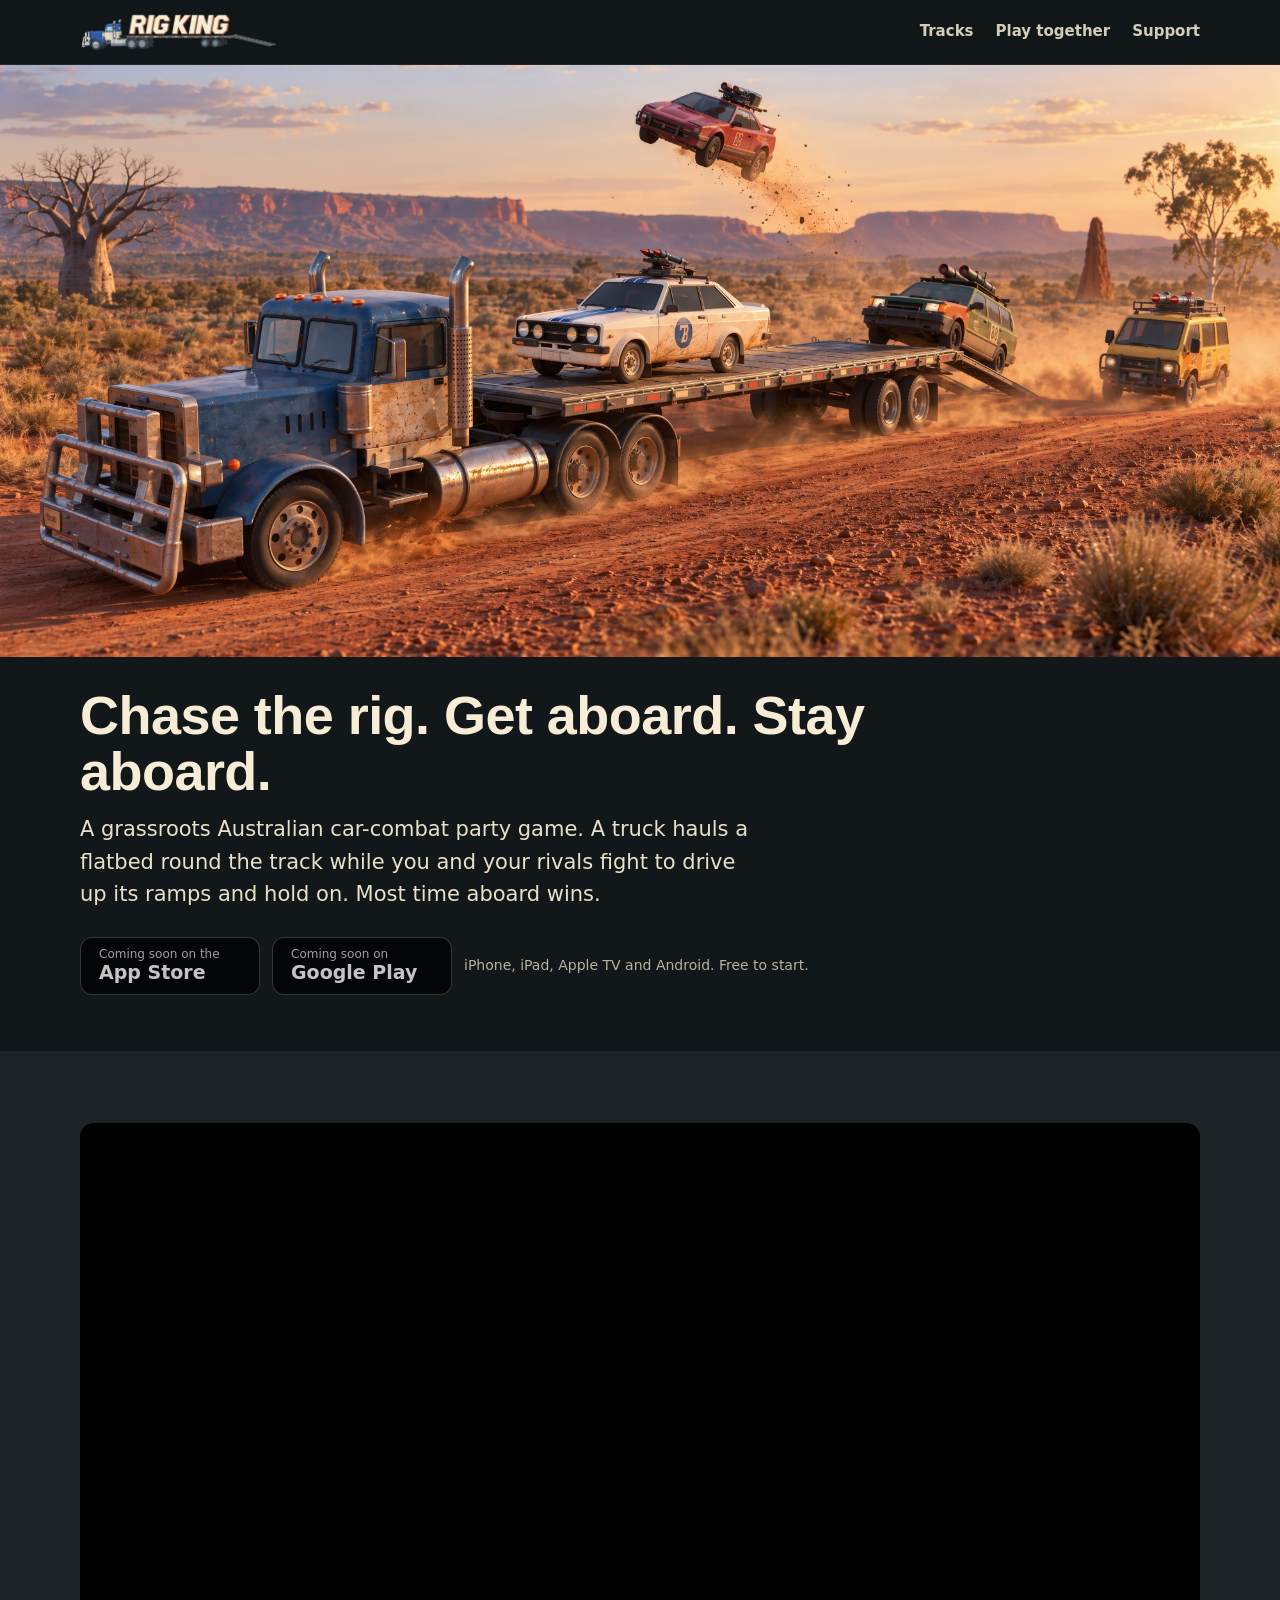
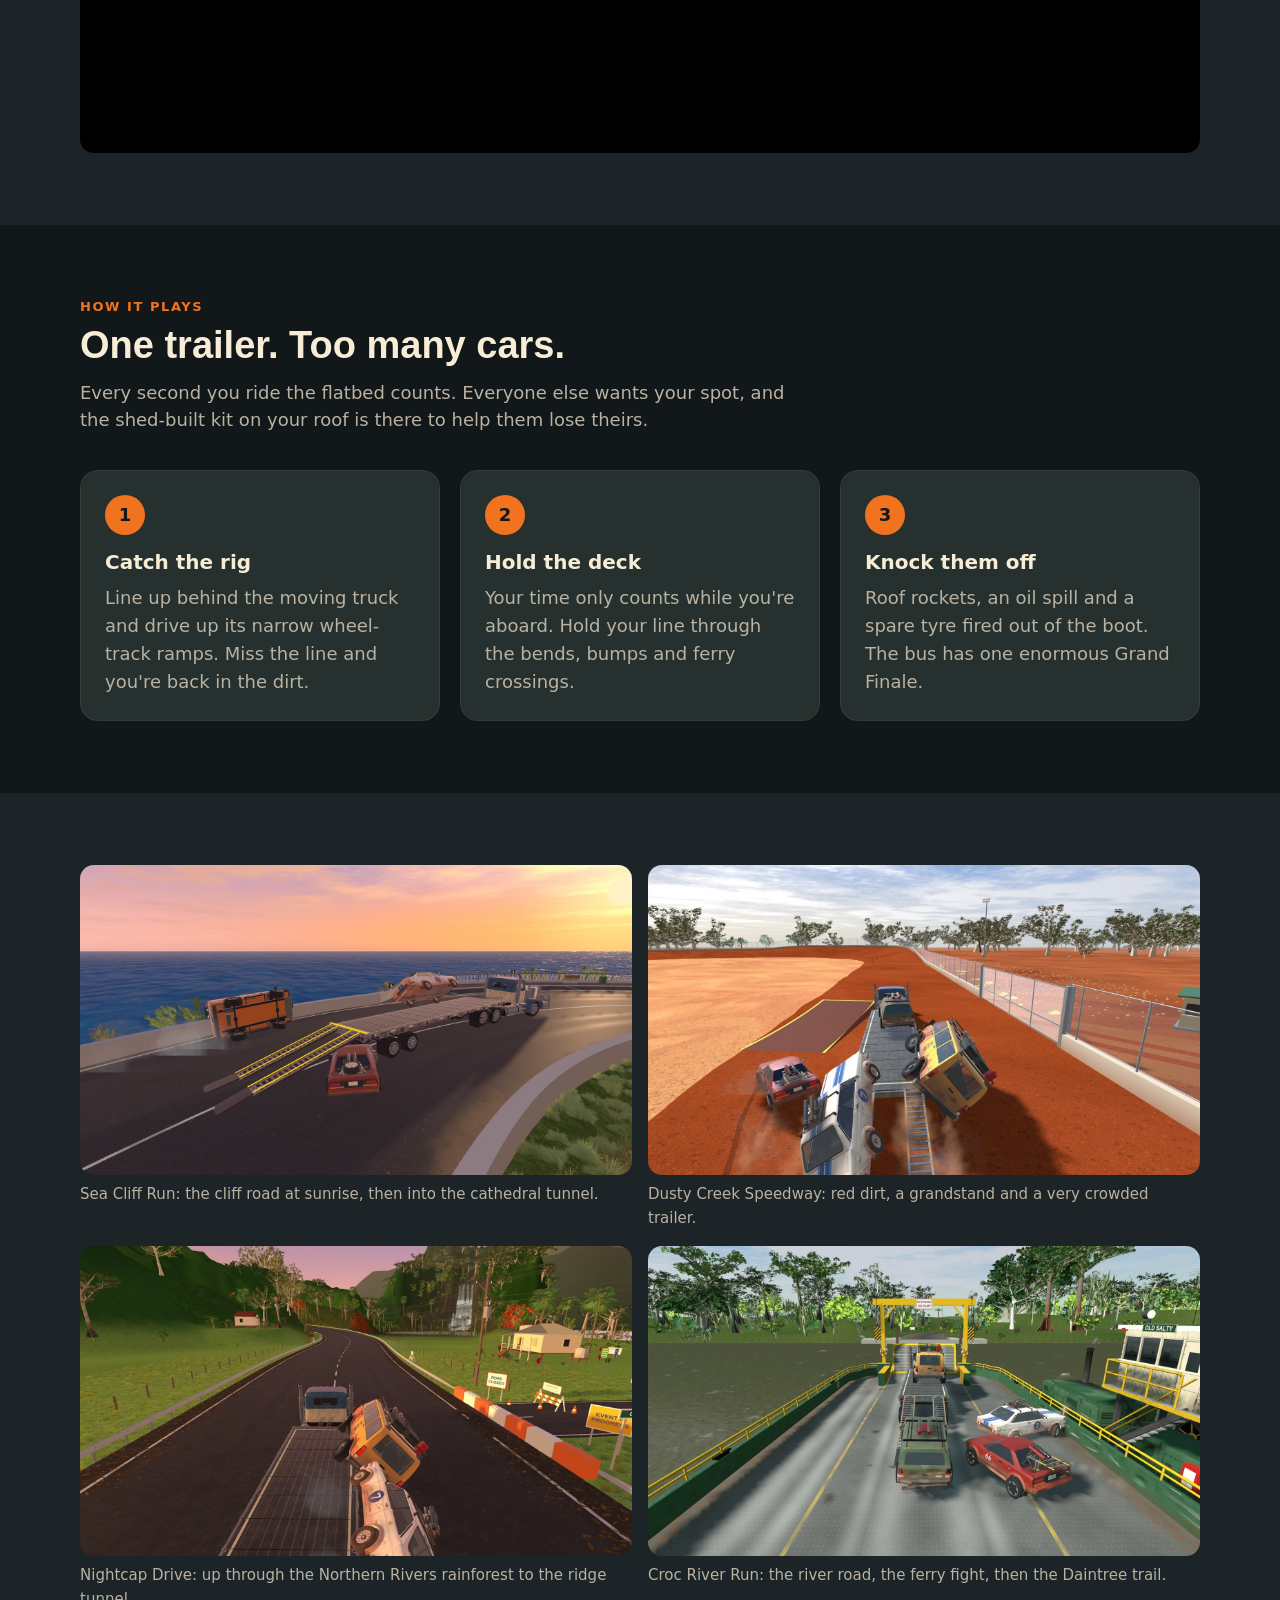
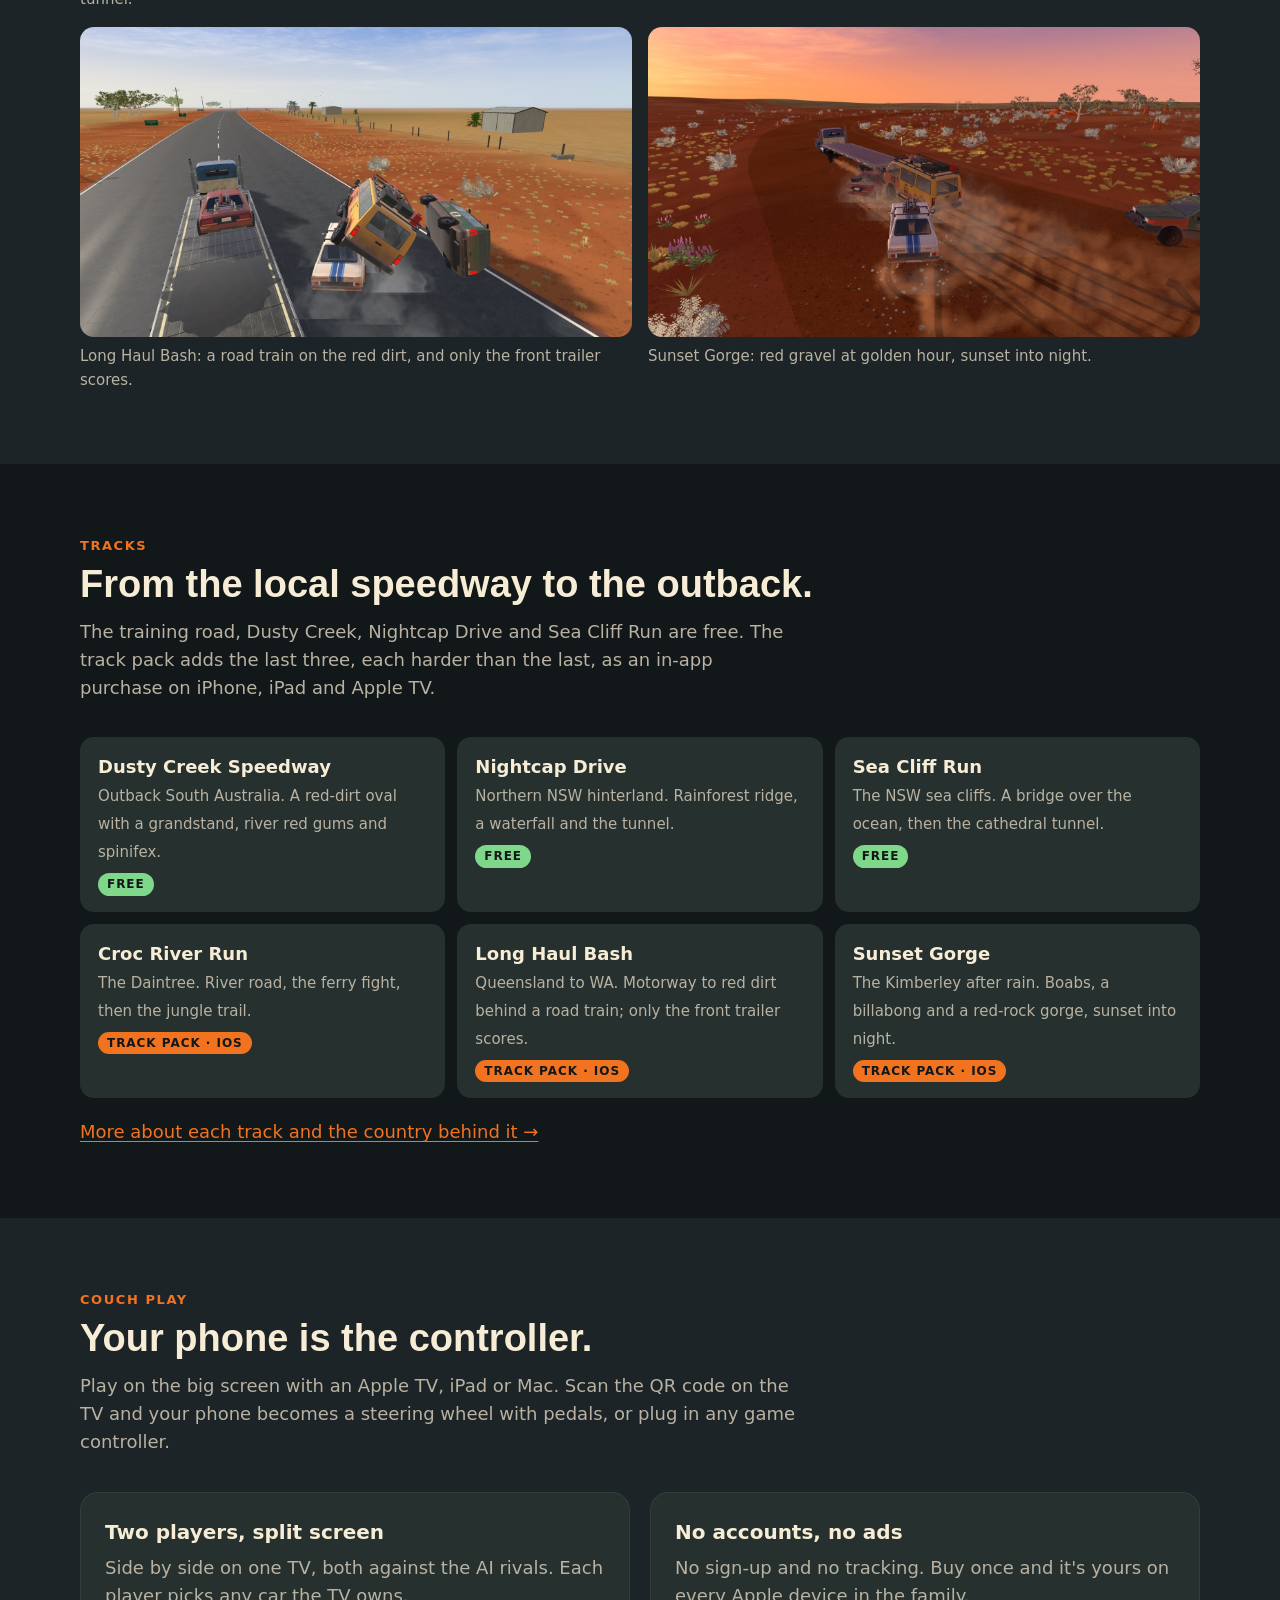
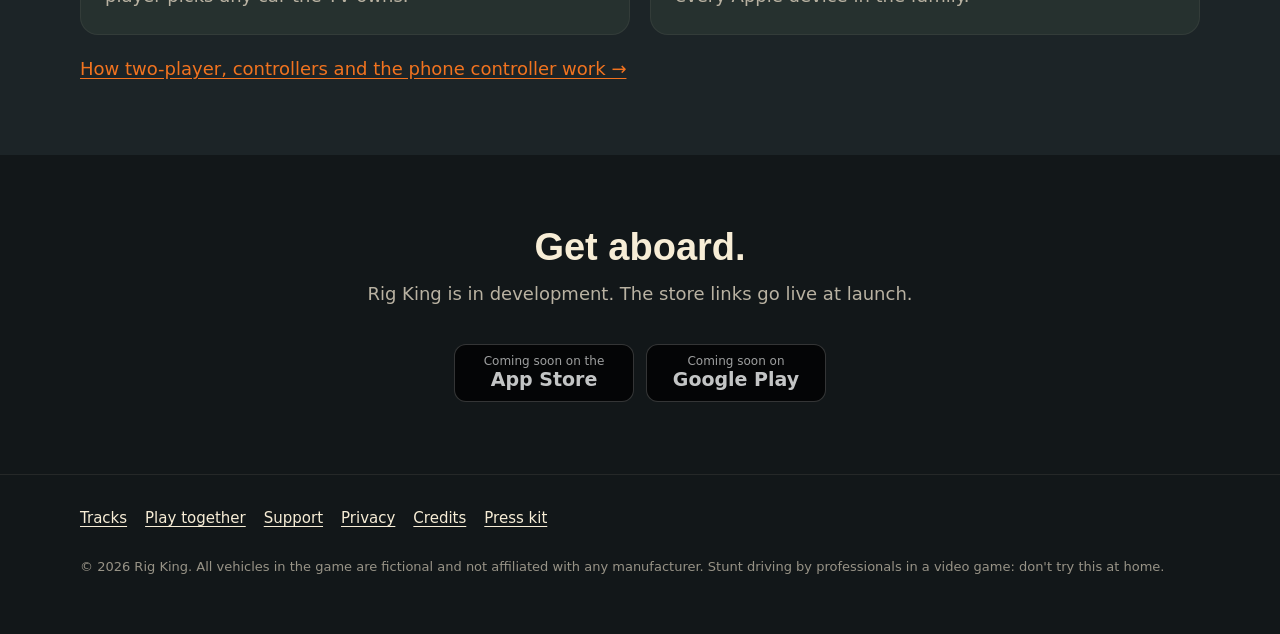
==== index.html @ bd57427d "Sync from rig-king/site" ====
<!doctype html>
<html lang="en-AU">
<head>
  <meta charset="utf-8">
  <meta name="viewport" content="width=device-width, initial-scale=1">
  <title>Rig King: get aboard the moving trailer</title>
  <meta name="description" content="Rig King is a grassroots Australian car-combat party game. Chase a moving truck and trailer, drive up its ramps and stay aboard. Most time aboard wins.">
  <meta property="og:title" content="Rig King">
  <meta property="og:description" content="Chase the rig, get aboard, stay aboard. Most time aboard wins.">
  <meta property="og:image" content="https://playrigking.com/assets/og-image.jpg">
  <meta property="og:image:width" content="1200">
  <meta property="og:image:height" content="630">
  <meta property="og:image:alt" content="Rig King key art: a blue truck hauling a flatbed across red outback dirt at sunset, with cars fighting to get aboard">
  <meta property="og:url" content="https://playrigking.com/">
  <meta name="twitter:card" content="summary_large_image">
  <meta name="twitter:image" content="https://playrigking.com/assets/og-image.jpg">
  <meta name="theme-color" content="#121719">
  <link rel="icon" href="/assets/favicon.png" type="image/png">
  <link rel="apple-touch-icon" href="/assets/apple-touch-icon.png">
  <link rel="stylesheet" href="/assets/style.css">
</head>
<body>
  <header class="site-header">
    <div class="wrap">
      <a class="brand" href="/" aria-label="Rig King home"><img src="/assets/logo-400.png" srcset="/assets/logo-400.png 400w, /assets/logo-800.png 800w" sizes="(max-width: 620px) 158px, 197px" alt="Rig King" width="197" height="40"></a>
      <nav class="nav" aria-label="Main">
        <a href="/tracks/">Tracks</a>
        <a href="/play-together/">Play together</a>
        <a href="/support/">Support</a>
      </nav>
    </div>
  </header>

  <main>
    <section class="hero" aria-label="Rig King">
      <img class="hero-art" src="/assets/hero.jpg" alt="A blue truck hauling a flatbed across red outback dirt at sunset: a white rally car rides the deck, a green wagon climbs the ramps, a red coupe flies through the air and a yellow van chases" width="2000" height="925">
      <div class="wrap hero-copy">
        <h1>Chase the rig. Get aboard. Stay aboard.</h1>
        <p class="lede">A grassroots Australian car-combat party game. A truck hauls a flatbed round the track while you and your rivals fight to drive up its ramps and hold on. Most time aboard wins.</p>
        <div class="stores">
          <span class="store" aria-disabled="true"><small>Coming soon on the</small><strong>App Store</strong></span>
          <span class="store" aria-disabled="true"><small>Coming soon on</small><strong>Google Play</strong></span>
          <span class="soon">iPhone, iPad, Apple TV and Android. Free to start.</span>
        </div>
      </div>
    </section>

    <section id="trailer" class="alt" aria-label="Trailer">
      <div class="wrap">
        <div class="video">
          <iframe src="https://www.youtube-nocookie.com/embed/yVGR1TLm5v8?rel=0" title="Rig King – Official Trailer" loading="lazy" allow="encrypted-media; picture-in-picture; fullscreen" allowfullscreen referrerpolicy="strict-origin-when-cross-origin"></iframe>
        </div>
      </div>
    </section>

    <section id="how">
      <div class="wrap">
        <p class="kicker">How it plays</p>
        <h2>One trailer. Too many cars.</h2>
        <p class="intro">Every second you ride the flatbed counts. Everyone else wants your spot, and the shed-built kit on your roof is there to help them lose theirs.</p>
        <div class="grid three">
          <div class="card"><span class="num">1</span><h3>Catch the rig</h3><p>Line up behind the moving truck and drive up its narrow wheel-track ramps. Miss the line and you're back in the dirt.</p></div>
          <div class="card"><span class="num">2</span><h3>Hold the deck</h3><p>Your time only counts while you're aboard. Hold your line through the bends, bumps and ferry crossings.</p></div>
          <div class="card"><span class="num">3</span><h3>Knock them off</h3><p>Roof rockets, an oil spill and a spare tyre fired out of the boot. The bus has one enormous Grand Finale.</p></div>
        </div>
      </div>
    </section>

    <section class="alt" aria-label="Screenshots">
      <div class="wrap">
        <div class="shots">
          <figure><img src="/assets/shots/sea-cliff-1.jpg" alt="The van flipping off the deck at sunset over the sea on Sea Cliff Run" loading="lazy" width="1600" height="900"><figcaption>Sea Cliff Run: the cliff road at sunrise, then into the cathedral tunnel.</figcaption></figure>
          <figure><img src="/assets/shots/dusty-creek-1.jpg" alt="Cars piling up and flipping at the narrow ramps behind the rig at Dusty Creek Speedway" loading="lazy" width="1600" height="900"><figcaption>Dusty Creek Speedway: red dirt, a grandstand and a very crowded trailer.</figcaption></figure>
          <figure><img src="/assets/shots/nightcap-1.jpg" alt="The van rolling off the deck at sunset by the village on Nightcap Drive" loading="lazy" width="1600" height="900"><figcaption>Nightcap Drive: up through the Northern Rivers rainforest to the ridge tunnel.</figcaption></figure>
          <figure><img src="/assets/shots/croc-river-1.jpg" alt="The fight for the deck aboard the river ferry on Croc River Run" loading="lazy" width="1600" height="900"><figcaption>Croc River Run: the river road, the ferry fight, then the Daintree trail.</figcaption></figure>
          <figure><img src="/assets/shots/long-haul-1.jpg" alt="Two cars rolling off the road train on Long Haul Bash" loading="lazy" width="1600" height="900"><figcaption>Long Haul Bash: a road train on the red dirt, and only the front trailer scores.</figcaption></figure>
          <figure><img src="/assets/shots/sunset-gorge-1.jpg" alt="Dust and a scramble for the rig on the red gravel at sunset, Sunset Gorge" loading="lazy" width="1600" height="900"><figcaption>Sunset Gorge: red gravel at golden hour, sunset into night.</figcaption></figure>
        </div>
      </div>
    </section>

    <section id="tracks">
      <div class="wrap">
        <p class="kicker">Tracks</p>
        <h2>From the local speedway to the outback.</h2>
        <p class="intro">The training road, Dusty Creek, Nightcap Drive and Sea Cliff Run are free. The track pack adds the last three, each harder than the last, as an in-app purchase on iPhone, iPad and Apple TV.</p>
        <ul class="tracks">
          <li><b>Dusty Creek Speedway</b><span>Outback South Australia. A red-dirt oval with a grandstand, river red gums and spinifex.</span><br><span class="tag">Free</span></li>
          <li><b>Nightcap Drive</b><span>Northern NSW hinterland. Rainforest ridge, a waterfall and the tunnel.</span><br><span class="tag">Free</span></li>
          <li><b>Sea Cliff Run</b><span>The NSW sea cliffs. A bridge over the ocean, then the cathedral tunnel.</span><br><span class="tag">Free</span></li>
          <li><b>Croc River Run</b><span>The Daintree. River road, the ferry fight, then the jungle trail.</span><br><span class="tag pack">Track pack · iOS</span></li>
          <li><b>Long Haul Bash</b><span>Queensland to WA. Motorway to red dirt behind a road train; only the front trailer scores.</span><br><span class="tag pack">Track pack · iOS</span></li>
          <li><b>Sunset Gorge</b><span>The Kimberley after rain. Boabs, a billabong and a red-rock gorge, sunset into night.</span><br><span class="tag pack">Track pack · iOS</span></li>
        </ul>
        <p class="more"><a href="/tracks/">More about each track and the country behind it →</a></p>
      </div>
    </section>

    <section id="couch" class="alt">
      <div class="wrap">
        <p class="kicker">Couch play</p>
        <h2>Your phone is the controller.</h2>
        <p class="intro">Play on the big screen with an Apple TV, iPad or Mac. Scan the QR code on the TV and your phone becomes a steering wheel with pedals, or plug in any game controller.</p>
        <div class="grid two">
          <div class="card"><h3>Two players, split screen</h3><p>Side by side on one TV, both against the AI rivals. Each player picks any car the TV owns.</p></div>
          <div class="card"><h3>No accounts, no ads</h3><p>No sign-up and no tracking. Buy once and it's yours on every Apple device in the family.</p></div>
        </div>
        <p class="more"><a href="/play-together/">How two-player, controllers and the phone controller work →</a></p>
      </div>
    </section>

    <section class="cta">
      <div class="wrap">
        <h2>Get aboard.</h2>
        <p class="intro centred">Rig King is in development. The store links go live at launch.</p>
        <div class="stores">
          <span class="store" aria-disabled="true"><small>Coming soon on the</small><strong>App Store</strong></span>
          <span class="store" aria-disabled="true"><small>Coming soon on</small><strong>Google Play</strong></span>
        </div>
      </div>
    </section>
  </main>

  <footer class="site-footer">
    <div class="wrap">
      <nav aria-label="Footer">
        <a href="/tracks/">Tracks</a>
        <a href="/play-together/">Play together</a>
        <a href="/support/">Support</a>
        <a href="/privacy/">Privacy</a>
        <a href="/credits/">Credits</a>
        <a href="/press/">Press kit</a>
      </nav>
      <p class="legal">© 2026 Rig King. All vehicles in the game are fictional and not affiliated with any manufacturer. Stunt driving by professionals in a video game: don't try this at home.</p>
    </div>
  </footer>
</body>
</html>
---- assets/style.css ----
/* Rig King microsite: the game's own palette (UiKit ink, sand and accent) on red dirt and sunset.
   System fonts only, so the site makes no third-party requests. */
:root {
  --ink: #121719;
  --ink-2: #1c2427;
  --ink-3: #26312f;
  --sand: #f7edd6;
  --muted: #b9b2a2;
  --accent: #f2731f;
  --accent-deep: #c9561a;
  --dirt: #a8462a;
  --good: #7fd88a;
  --radius: 18px;
  --wrap: 1120px;
  --display: "Arial Black", "Helvetica Neue", Helvetica, system-ui, sans-serif;
  --body: system-ui, -apple-system, "Segoe UI", Roboto, "Helvetica Neue", Arial, sans-serif;
}

* { box-sizing: border-box; }
html { -webkit-text-size-adjust: 100%; scroll-behavior: smooth; }
body {
  margin: 0;
  background: var(--ink);
  color: var(--sand);
  font-family: var(--body);
  font-size: 18px;
  line-height: 1.55;
}
img { max-width: 100%; height: auto; display: block; }
a { color: var(--accent); text-underline-offset: 3px; }
a:hover { color: #ff9a55; }
:focus-visible { outline: 3px solid var(--accent); outline-offset: 3px; border-radius: 6px; }

.wrap { width: min(var(--wrap), 100% - 32px); margin-inline: auto; }

/* Header */
.site-header {
  position: sticky; top: 0; z-index: 10;
  background: rgba(18, 23, 25, .88);
  backdrop-filter: blur(10px); -webkit-backdrop-filter: blur(10px);
  border-bottom: 1px solid rgba(247, 237, 214, .08);
}
.site-header .wrap { display: flex; align-items: center; gap: 24px; min-height: 64px; }
.brand img { height: 40px; width: auto; }
.nav { margin-left: auto; display: flex; gap: 22px; flex-wrap: wrap; }
.nav a { color: var(--sand); text-decoration: none; font-weight: 600; font-size: 15px; opacity: .85; }
.nav a:hover, .nav a[aria-current="page"] { opacity: 1; color: var(--accent); }

/* Hero: the key art without its logo (the header carries it), the pitch below it. When a wide screen crops it, keep
   the car in the air near the top and lose more of the foreground dirt. */
.hero { padding: 0 0 56px; background: var(--ink); }
.hero-art { width: 100%; max-height: 78vh; object-fit: cover; object-position: center 30%; }
.hero-copy { margin-top: 30px; }
.hero h1 {
  font-family: var(--display); font-weight: 900; letter-spacing: -.01em;
  font-size: clamp(30px, 4.6vw, 54px); line-height: 1.04; margin: 0 0 14px; max-width: 900px;
}
.hero p.lede { font-size: clamp(18px, 2vw, 21px); max-width: 680px; margin: 0 0 26px; color: #e9e0cb; }

.stores { display: flex; flex-wrap: wrap; gap: 12px; align-items: center; }
.store {
  display: inline-flex; flex-direction: column; justify-content: center;
  min-width: 180px; padding: 10px 18px; border-radius: 12px;
  background: #000; color: #fff; text-decoration: none; border: 1px solid rgba(255,255,255,.25);
  line-height: 1.15;
}
.store small { font-size: 12px; opacity: .8; }
.store strong { font-size: 19px; }
.store[aria-disabled="true"] { opacity: .75; cursor: default; }
.soon { font-size: 14px; color: var(--muted); }

/* Sections */
section { padding: 72px 0; }
section.alt { background: var(--ink-2); }
h2 {
  font-family: var(--display); font-weight: 900; font-size: clamp(26px, 3.4vw, 38px);
  line-height: 1.1; margin: 0 0 12px;
}
h3 { font-size: 20px; margin: 0 0 6px; }
.kicker { color: var(--accent); font-weight: 800; letter-spacing: .12em; text-transform: uppercase; font-size: 13px; margin: 0 0 8px; }
.intro { color: var(--muted); max-width: 720px; margin: 0 0 36px; }

.grid { display: grid; gap: 20px; }
.grid.three { grid-template-columns: repeat(3, 1fr); }
.grid.two { grid-template-columns: repeat(2, 1fr); }
.card {
  background: var(--ink-3); border-radius: var(--radius); padding: 24px;
  border: 1px solid rgba(247, 237, 214, .06);
}
.card p { margin: 0; color: var(--muted); }
.card .num {
  display: inline-grid; place-items: center; width: 40px; height: 40px; border-radius: 50%;
  background: var(--accent); color: var(--ink); font-weight: 900; margin-bottom: 12px;
}

.video { aspect-ratio: 16 / 9; border-radius: 14px; overflow: hidden; background: #000; }
.video iframe { width: 100%; height: 100%; border: 0; display: block; }
.shots { display: grid; grid-template-columns: repeat(2, 1fr); gap: 16px; }
.shots figure { margin: 0; }
.shots img { border-radius: 14px; aspect-ratio: 16 / 9; object-fit: cover; width: 100%; height: auto; }
.shots figcaption { color: var(--muted); font-size: 15px; margin-top: 8px; }

.tracks { list-style: none; padding: 0; margin: 0; display: grid; gap: 12px; grid-template-columns: repeat(3, 1fr); }
.tracks li { background: var(--ink-3); border-radius: 14px; padding: 16px 18px; }
.tracks li b { display: block; }
.tracks li span { color: var(--muted); font-size: 15px; }
.tag { display: inline-block; font-size: 12px; font-weight: 800; letter-spacing: .08em; text-transform: uppercase;
  color: var(--ink); background: var(--good); border-radius: 999px; padding: 2px 9px; margin-top: 8px; }
.tag.pack { background: var(--accent); }
.tracks li span.tag { color: var(--ink); font-size: 12px; }   /* outranks .tracks li span, which muted the badge text */

.cta { text-align: center; }
.centred { margin-inline: auto; }
.logo-plate { background: #2a3336; border-radius: 12px; padding: 18px; }
.cta .stores { justify-content: center; }

/* Prose pages */
.page { padding: 56px 0 80px; }
.page .wrap { max-width: 780px; }
.page h1 { font-family: var(--display); font-weight: 900; font-size: clamp(30px, 4.4vw, 46px); line-height: 1.08; margin: 0 0 8px; }
.page .updated { color: var(--muted); margin: 0 0 32px; }
.page h2 { font-size: 24px; margin: 40px 0 10px; }
.page p, .page li { color: #e9e0cb; }
.page ul { padding-left: 1.2em; }
.note {
  background: rgba(242, 115, 31, .12); border: 1px solid rgba(242, 115, 31, .45);
  border-radius: 12px; padding: 14px 16px; color: var(--sand); font-size: 16px;
}
dl.faq dt { font-weight: 800; margin-top: 22px; }
dl.faq dd { margin: 6px 0 0; color: #e9e0cb; }
table { width: 100%; border-collapse: collapse; font-size: 16px; table-layout: fixed; }
th { width: 36%; }   /* the same name column in every table */
th, td { text-align: left; padding: 10px 8px; border-bottom: 1px solid rgba(247,237,214,.1); vertical-align: top; }
th { color: var(--muted); font-weight: 700; }

/* Tracks page */
.page .track { padding: 28px 0 8px; border-top: 1px solid rgba(247,237,214,.1); }
.page .track h2 { margin: 2px 0 2px; font-size: 30px; }
.page .track .kicker { margin-bottom: 4px; }
.page .track .region { color: var(--muted); font-size: 15px; margin: 0 0 14px; }
.page .track .plants { color: var(--muted); font-size: 16px; }
.page .track .plants b { color: #e9e0cb; }
.page .track .shots { margin: 18px 0 24px; }
.page .track .shots img { border-radius: 12px; }
.page .track .shots.one { grid-template-columns: 1fr; max-width: 560px; }
.more { margin: 20px 0 0; }

/* Footer */
.site-footer { border-top: 1px solid rgba(247, 237, 214, .08); padding: 32px 0 44px; color: var(--muted); font-size: 15px; }
.site-footer .wrap { display: flex; flex-wrap: wrap; gap: 14px 28px; align-items: center; }
.site-footer nav { display: flex; gap: 18px; flex-wrap: wrap; }
.site-footer a { color: var(--sand); }
.site-footer .legal { width: 100%; font-size: 13px; opacity: .8; }

@media (max-width: 860px) {
  .grid.three, .tracks { grid-template-columns: 1fr 1fr; }
}
@media (max-width: 620px) {
  body { font-size: 17px; }
  .site-header .wrap { flex-wrap: wrap; padding: 10px 0; gap: 10px; }
  .nav { margin-left: 0; gap: 16px; }
  .brand img { height: 32px; }
  .grid.three, .grid.two, .tracks, .shots { grid-template-columns: 1fr; }
  section { padding: 52px 0; }
  .hero-art { max-height: none; }
  .hero-copy { margin-top: 18px; }
  .store { flex: 1 1 100%; }
}
@media (prefers-reduced-motion: reduce) { html { scroll-behavior: auto; } }

/* Licence texts on the credits page */
.licence { white-space: pre-wrap; overflow-wrap: anywhere; font-size: 13px; line-height: 1.5; color: var(--muted); background: rgba(247,237,214,.04); border: 1px solid rgba(247,237,214,.1); border-radius: 10px; padding: 14px 16px; margin: 8px 0 24px; }

/* Play together page */
.sr-only { position: absolute; width: 1px; height: 1px; overflow: hidden; clip: rect(0 0 0 0); white-space: nowrap; }
.page .track h3 { margin: 22px 0 6px; font-size: 18px; }
.steps { list-style: none; counter-reset: step; padding: 0; margin: 18px 0; display: grid; gap: 12px; }
.page .steps { padding: 0; }
.steps li { counter-increment: step; position: relative; padding: 14px 16px 14px 62px; background: var(--ink-3); border-radius: 14px; }
.steps li::before {
  content: counter(step); position: absolute; left: 14px; top: 14px; width: 34px; height: 34px; border-radius: 50%;
  display: grid; place-items: center; background: var(--accent); color: var(--ink); font-weight: 900;
}
.page figure.shot, .page figure.placeholder { margin: 20px 0 24px; }
.page figure.shot img { border-radius: 12px; width: 100%; height: auto; }
.page figure figcaption { color: var(--muted); font-size: 15px; margin-top: 8px; }
.page figure.placeholder .slot {
  aspect-ratio: 16 / 9; display: grid; place-content: center; text-align: center; gap: 4px; padding: 16px;
  border: 2px dashed rgba(247, 237, 214, .3); border-radius: 12px; color: var(--muted); background: rgba(247, 237, 214, .04);
}
.page figure.placeholder .slot span { font-weight: 800; color: var(--sand); }
.page table th[scope="col"] { width: auto; }
.page table tbody th { width: 25%; color: var(--sand); }
@media (max-width: 620px) {
  .page table { font-size: 15px; }
  .page table th, .page table td { padding: 10px 4px; }
  .steps li { padding-left: 56px; }
}
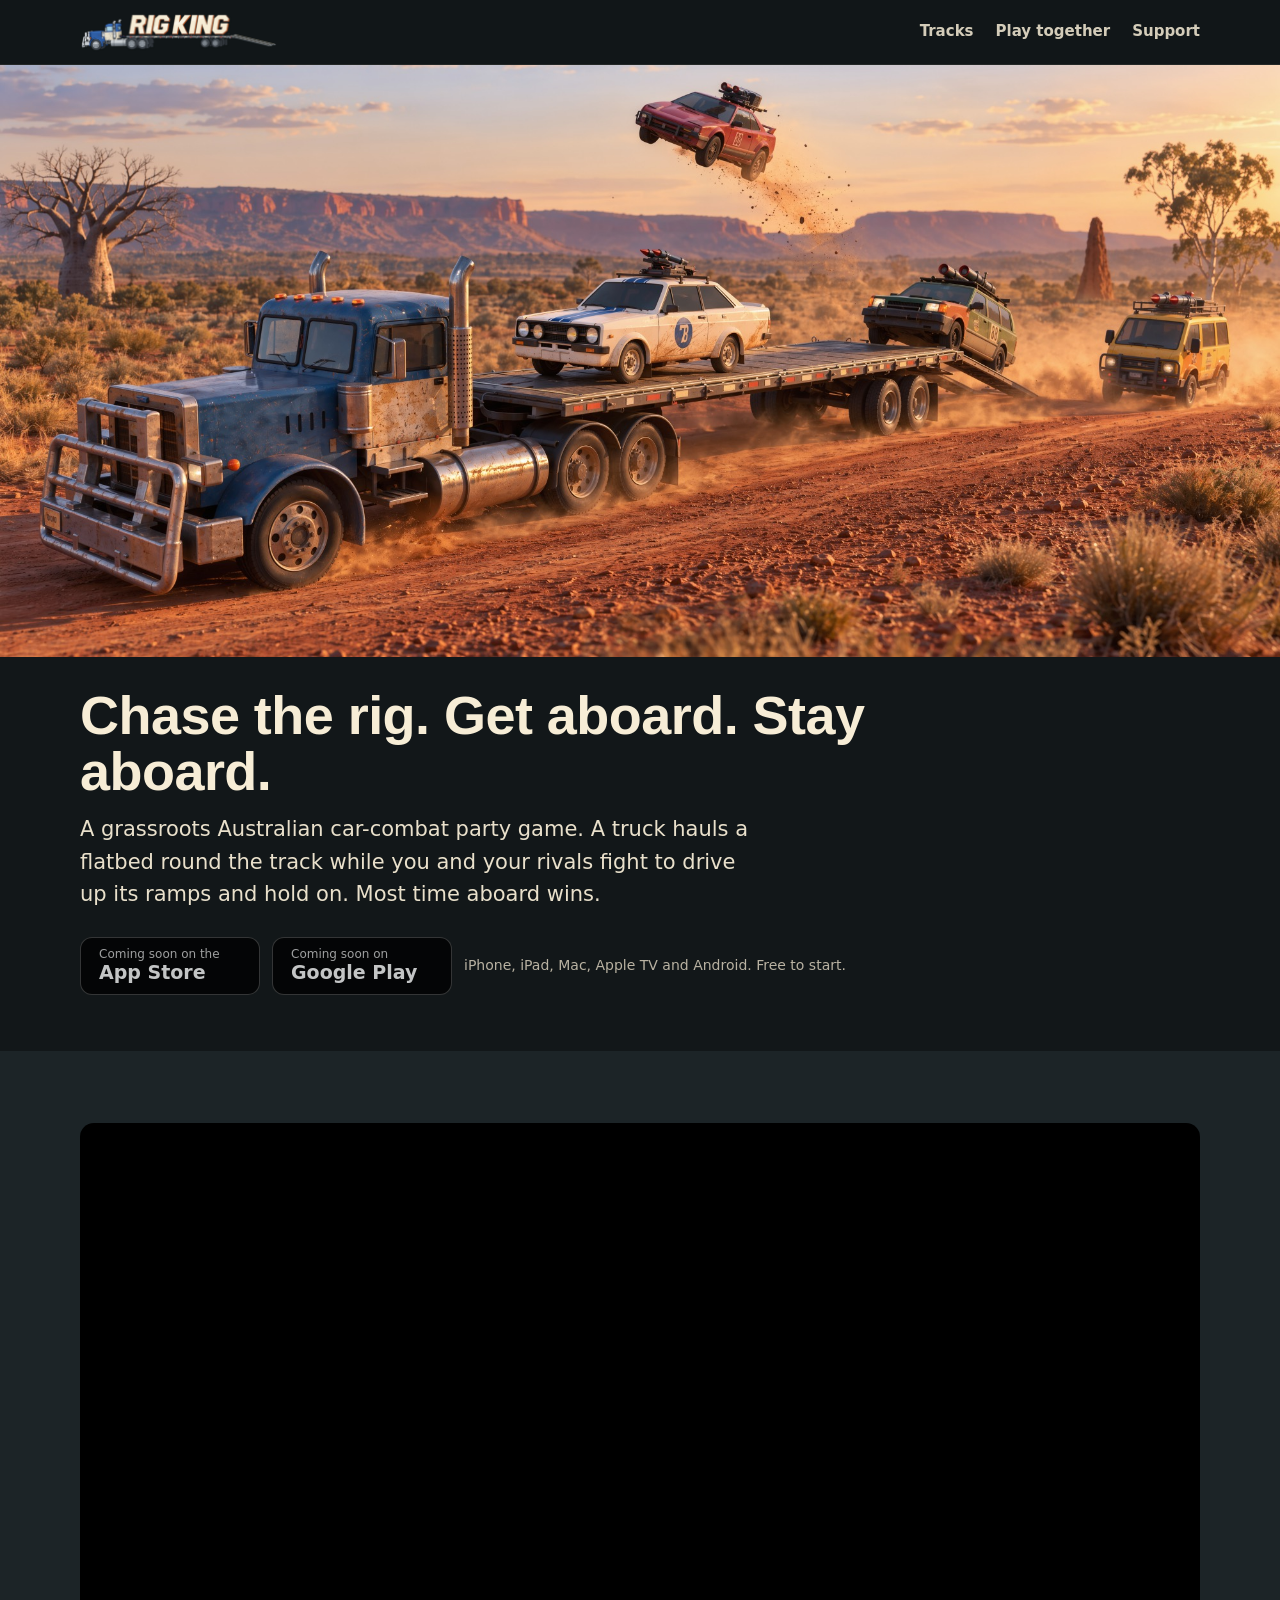
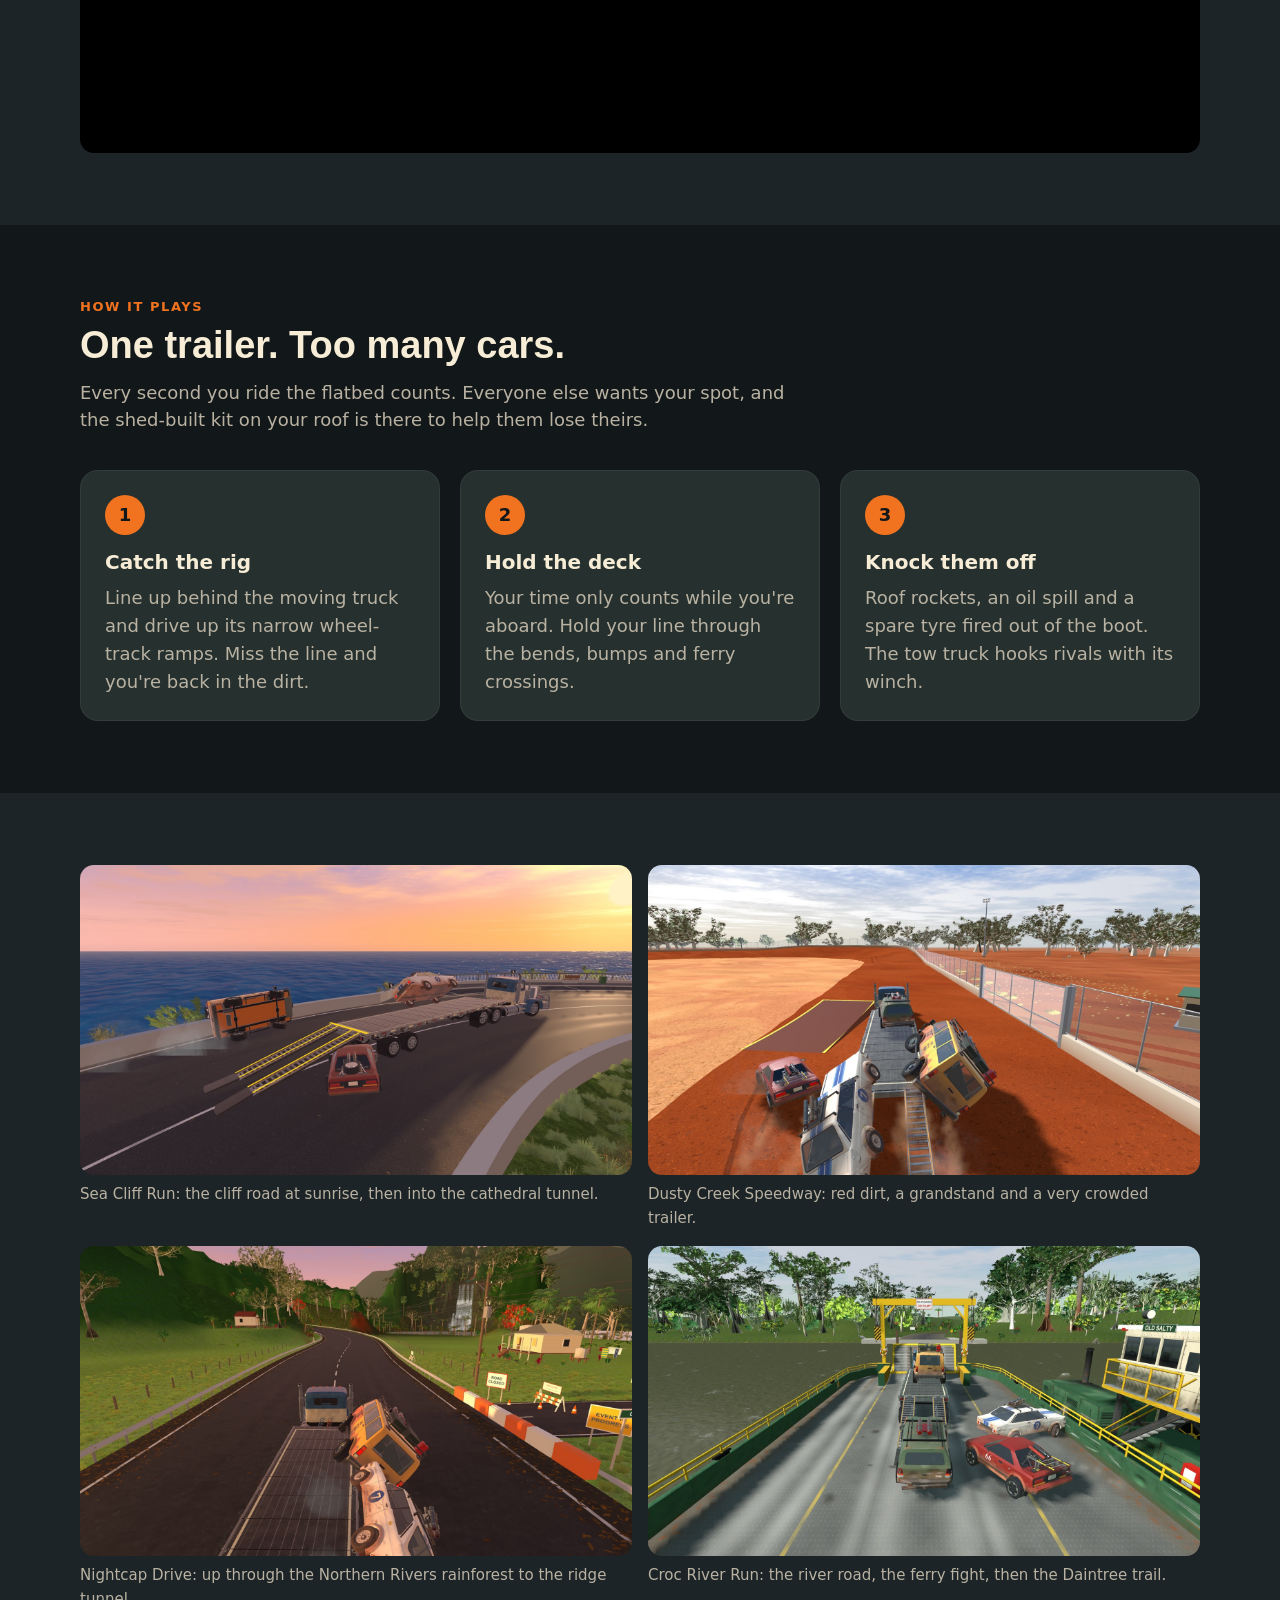
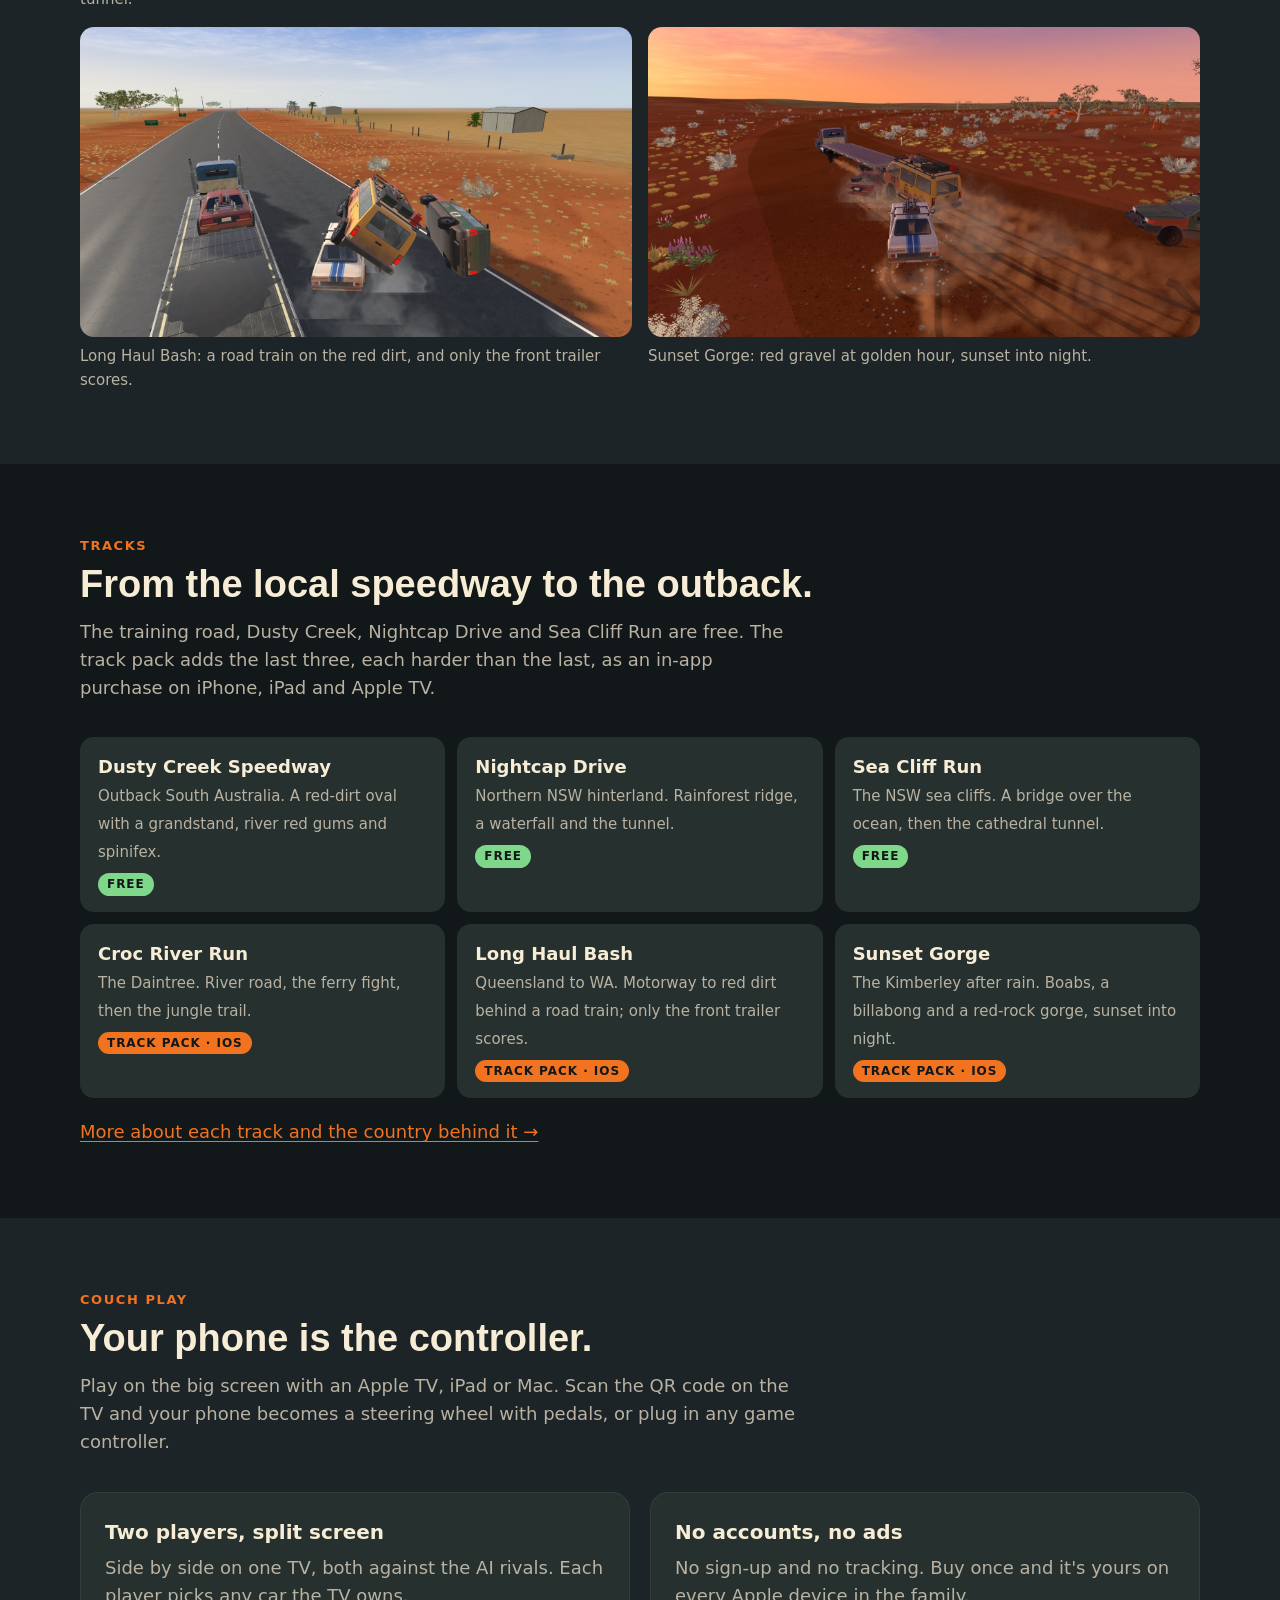
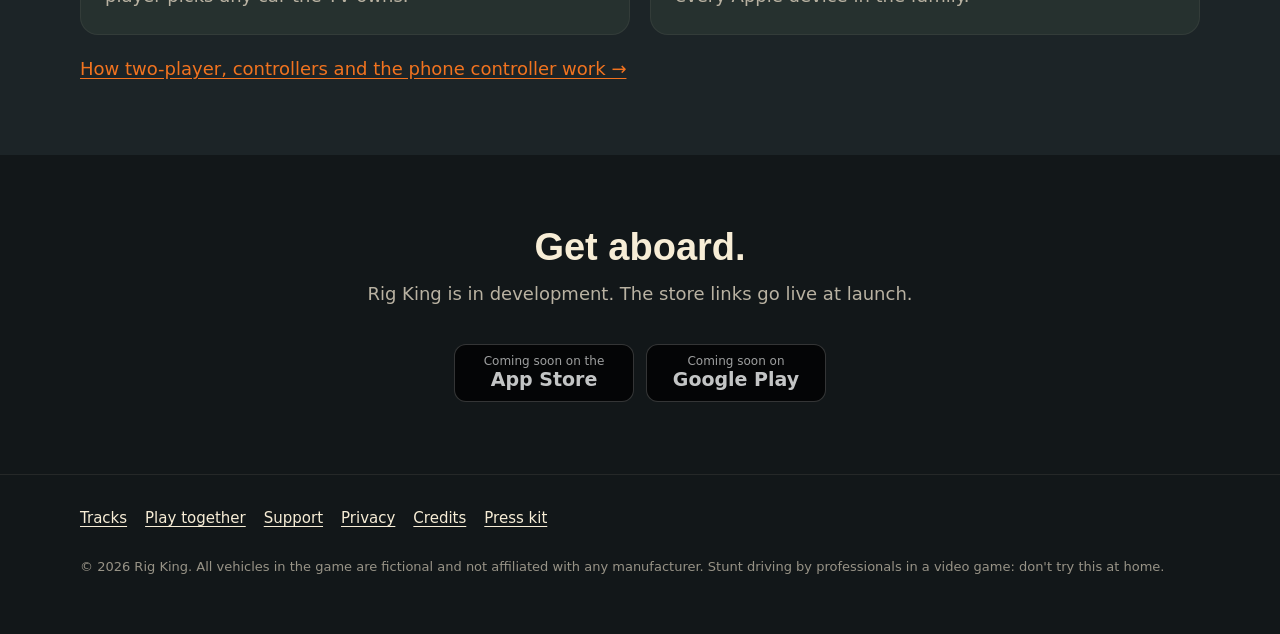
==== commit 5f3c3213: "Sync from rig-king/site" ====
--- a/index.html
+++ b/index.html
@@ -40,7 +40,7 @@
         <div class="stores">
           <span class="store" aria-disabled="true"><small>Coming soon on the</small><strong>App Store</strong></span>
           <span class="store" aria-disabled="true"><small>Coming soon on</small><strong>Google Play</strong></span>
-          <span class="soon">iPhone, iPad, Apple TV and Android. Free to start.</span>
+          <span class="soon">iPhone, iPad, Mac, Apple TV and Android. Free to start.</span>
         </div>
       </div>
     </section>
@@ -61,7 +61,7 @@
         <div class="grid three">
           <div class="card"><span class="num">1</span><h3>Catch the rig</h3><p>Line up behind the moving truck and drive up its narrow wheel-track ramps. Miss the line and you're back in the dirt.</p></div>
           <div class="card"><span class="num">2</span><h3>Hold the deck</h3><p>Your time only counts while you're aboard. Hold your line through the bends, bumps and ferry crossings.</p></div>
-          <div class="card"><span class="num">3</span><h3>Knock them off</h3><p>Roof rockets, an oil spill and a spare tyre fired out of the boot. The bus has one enormous Grand Finale.</p></div>
+          <div class="card"><span class="num">3</span><h3>Knock them off</h3><p>Roof rockets, an oil spill and a spare tyre fired out of the boot. The tow truck hooks rivals with its winch.</p></div>
         </div>
       </div>
     </section>
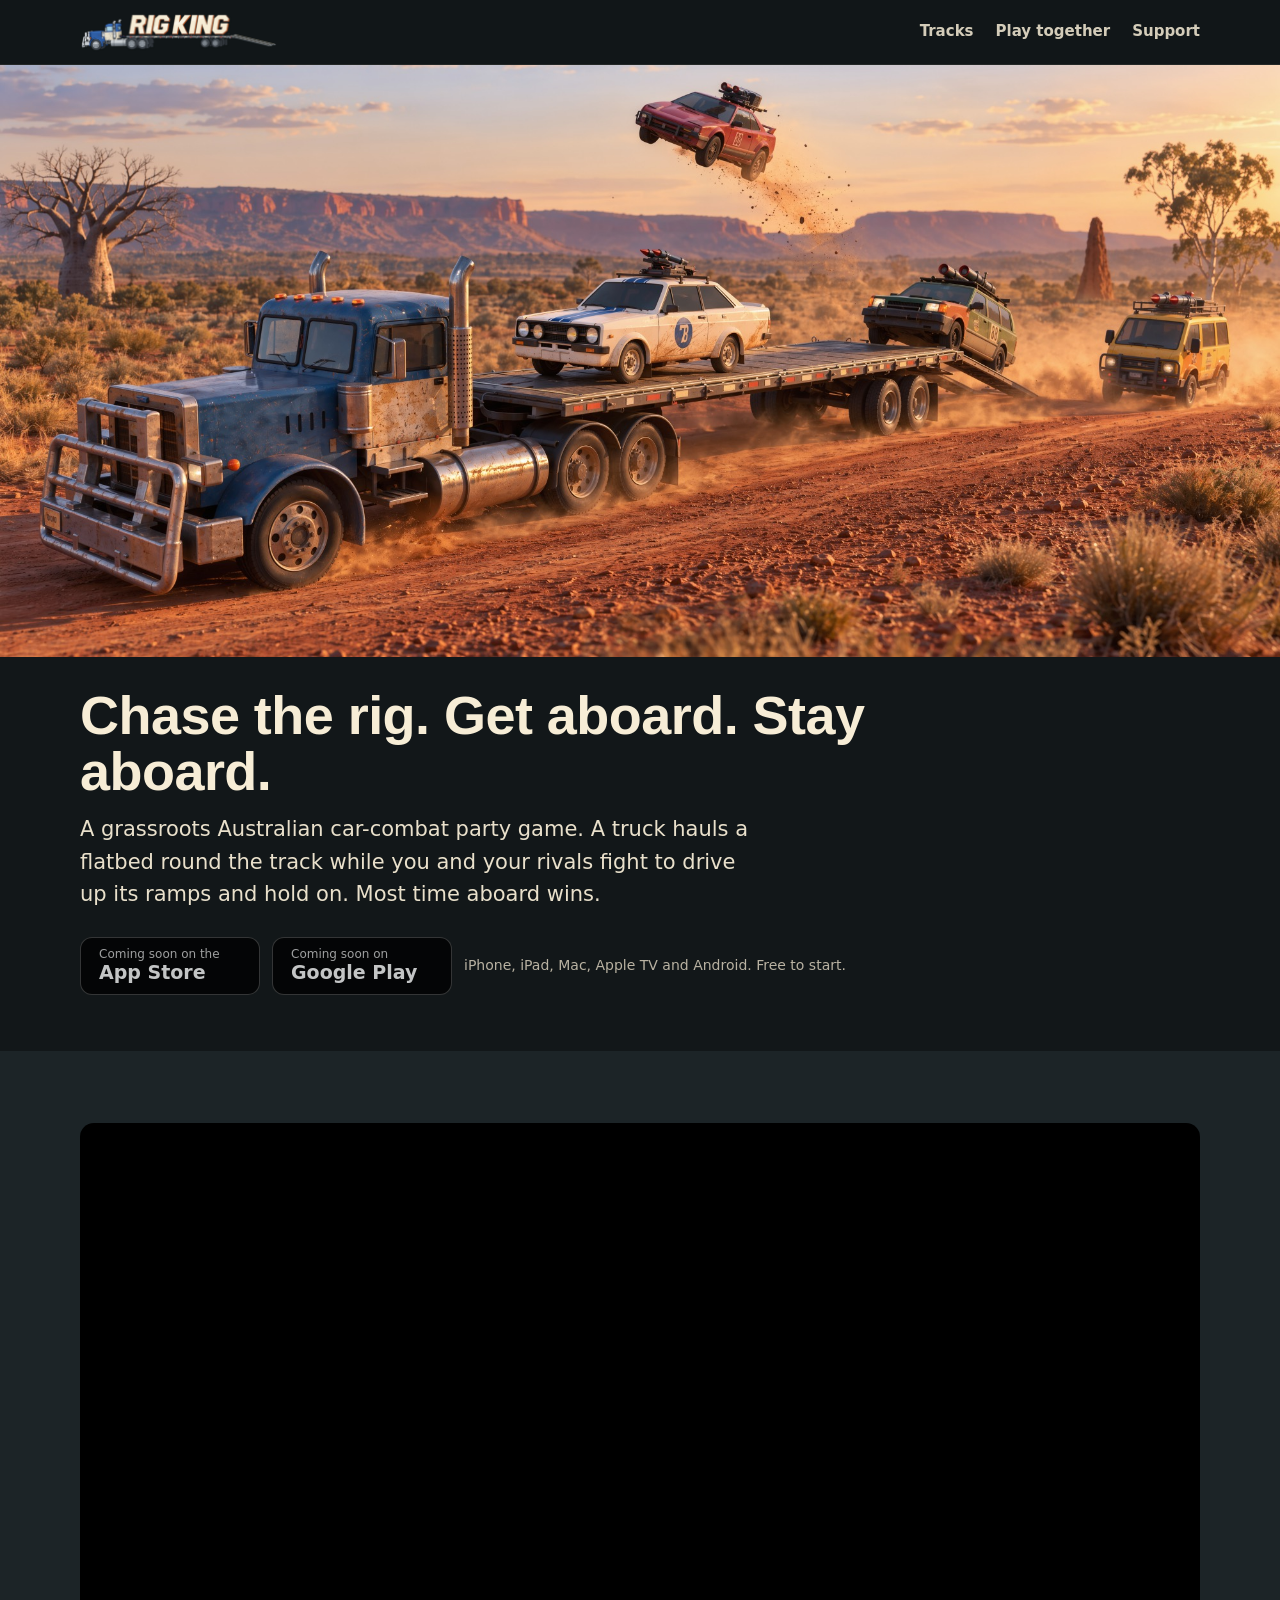
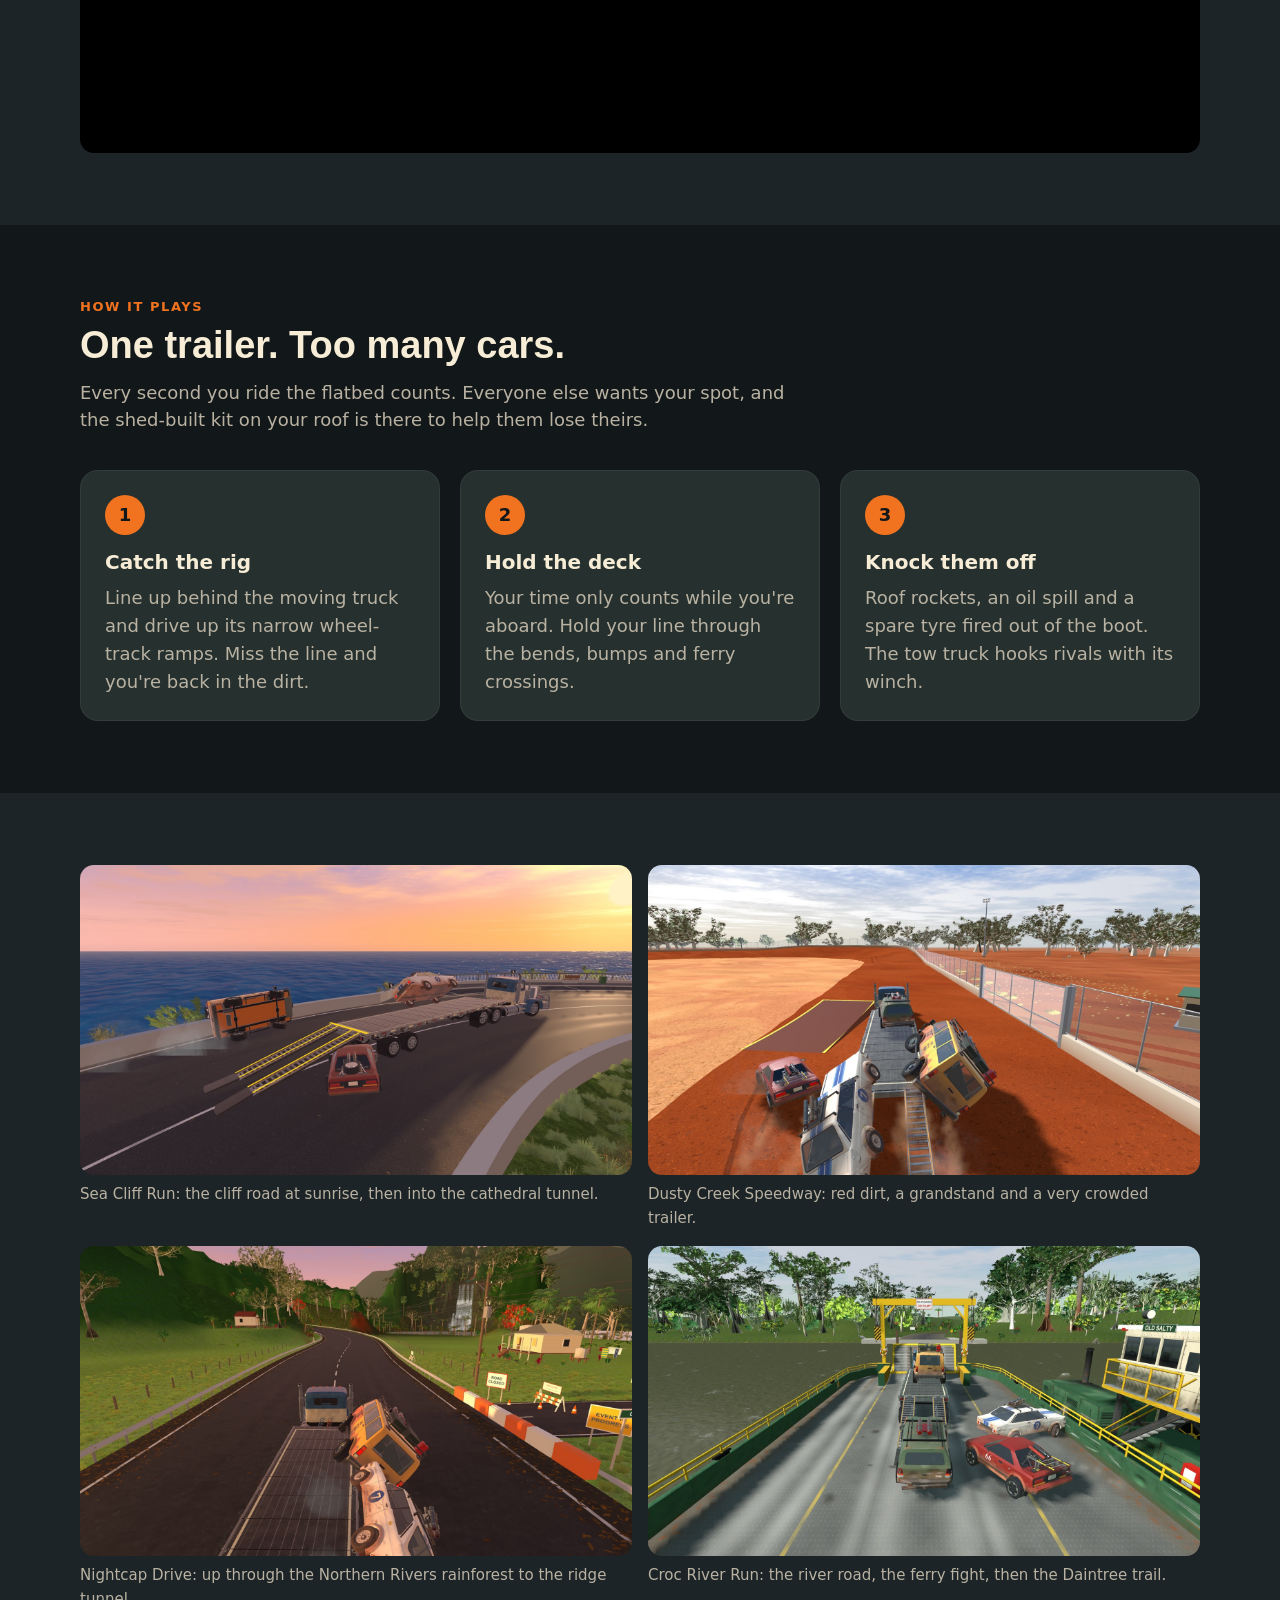
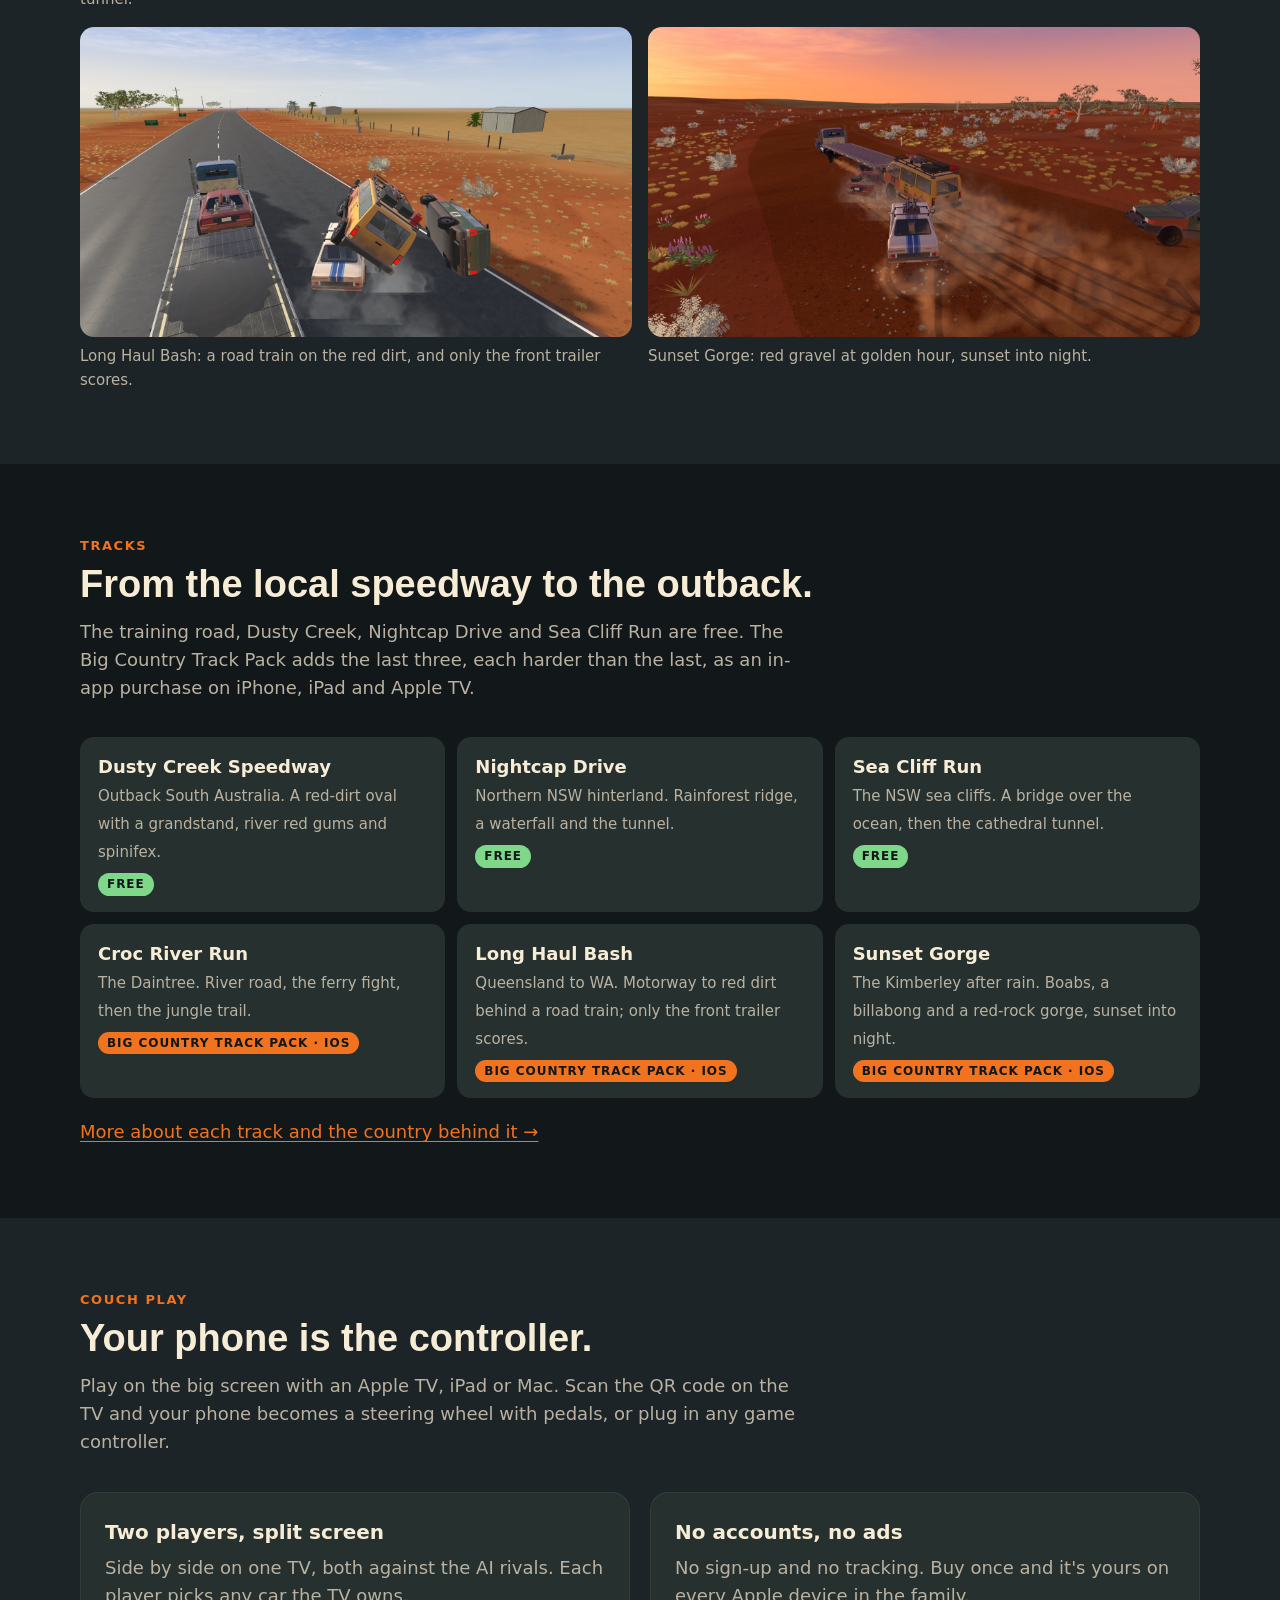
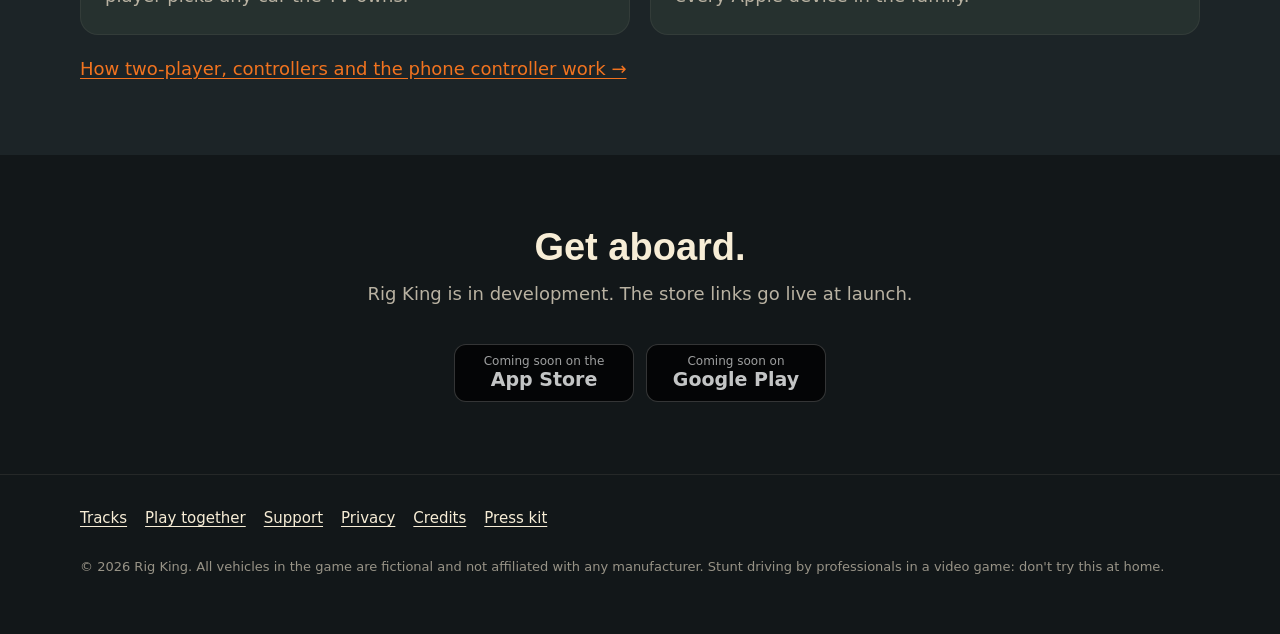
==== commit 0bd51dc7: "Sync from rig-king/site" ====
--- a/index.html
+++ b/index.html
@@ -83,14 +83,14 @@
       <div class="wrap">
         <p class="kicker">Tracks</p>
         <h2>From the local speedway to the outback.</h2>
-        <p class="intro">The training road, Dusty Creek, Nightcap Drive and Sea Cliff Run are free. The track pack adds the last three, each harder than the last, as an in-app purchase on iPhone, iPad and Apple TV.</p>
+        <p class="intro">The training road, Dusty Creek, Nightcap Drive and Sea Cliff Run are free. The Big Country Track Pack adds the last three, each harder than the last, as an in-app purchase on iPhone, iPad and Apple TV.</p>
         <ul class="tracks">
           <li><b>Dusty Creek Speedway</b><span>Outback South Australia. A red-dirt oval with a grandstand, river red gums and spinifex.</span><br><span class="tag">Free</span></li>
           <li><b>Nightcap Drive</b><span>Northern NSW hinterland. Rainforest ridge, a waterfall and the tunnel.</span><br><span class="tag">Free</span></li>
           <li><b>Sea Cliff Run</b><span>The NSW sea cliffs. A bridge over the ocean, then the cathedral tunnel.</span><br><span class="tag">Free</span></li>
-          <li><b>Croc River Run</b><span>The Daintree. River road, the ferry fight, then the jungle trail.</span><br><span class="tag pack">Track pack · iOS</span></li>
-          <li><b>Long Haul Bash</b><span>Queensland to WA. Motorway to red dirt behind a road train; only the front trailer scores.</span><br><span class="tag pack">Track pack · iOS</span></li>
-          <li><b>Sunset Gorge</b><span>The Kimberley after rain. Boabs, a billabong and a red-rock gorge, sunset into night.</span><br><span class="tag pack">Track pack · iOS</span></li>
+          <li><b>Croc River Run</b><span>The Daintree. River road, the ferry fight, then the jungle trail.</span><br><span class="tag pack">Big Country Track Pack · iOS</span></li>
+          <li><b>Long Haul Bash</b><span>Queensland to WA. Motorway to red dirt behind a road train; only the front trailer scores.</span><br><span class="tag pack">Big Country Track Pack · iOS</span></li>
+          <li><b>Sunset Gorge</b><span>The Kimberley after rain. Boabs, a billabong and a red-rock gorge, sunset into night.</span><br><span class="tag pack">Big Country Track Pack · iOS</span></li>
         </ul>
         <p class="more"><a href="/tracks/">More about each track and the country behind it →</a></p>
       </div>
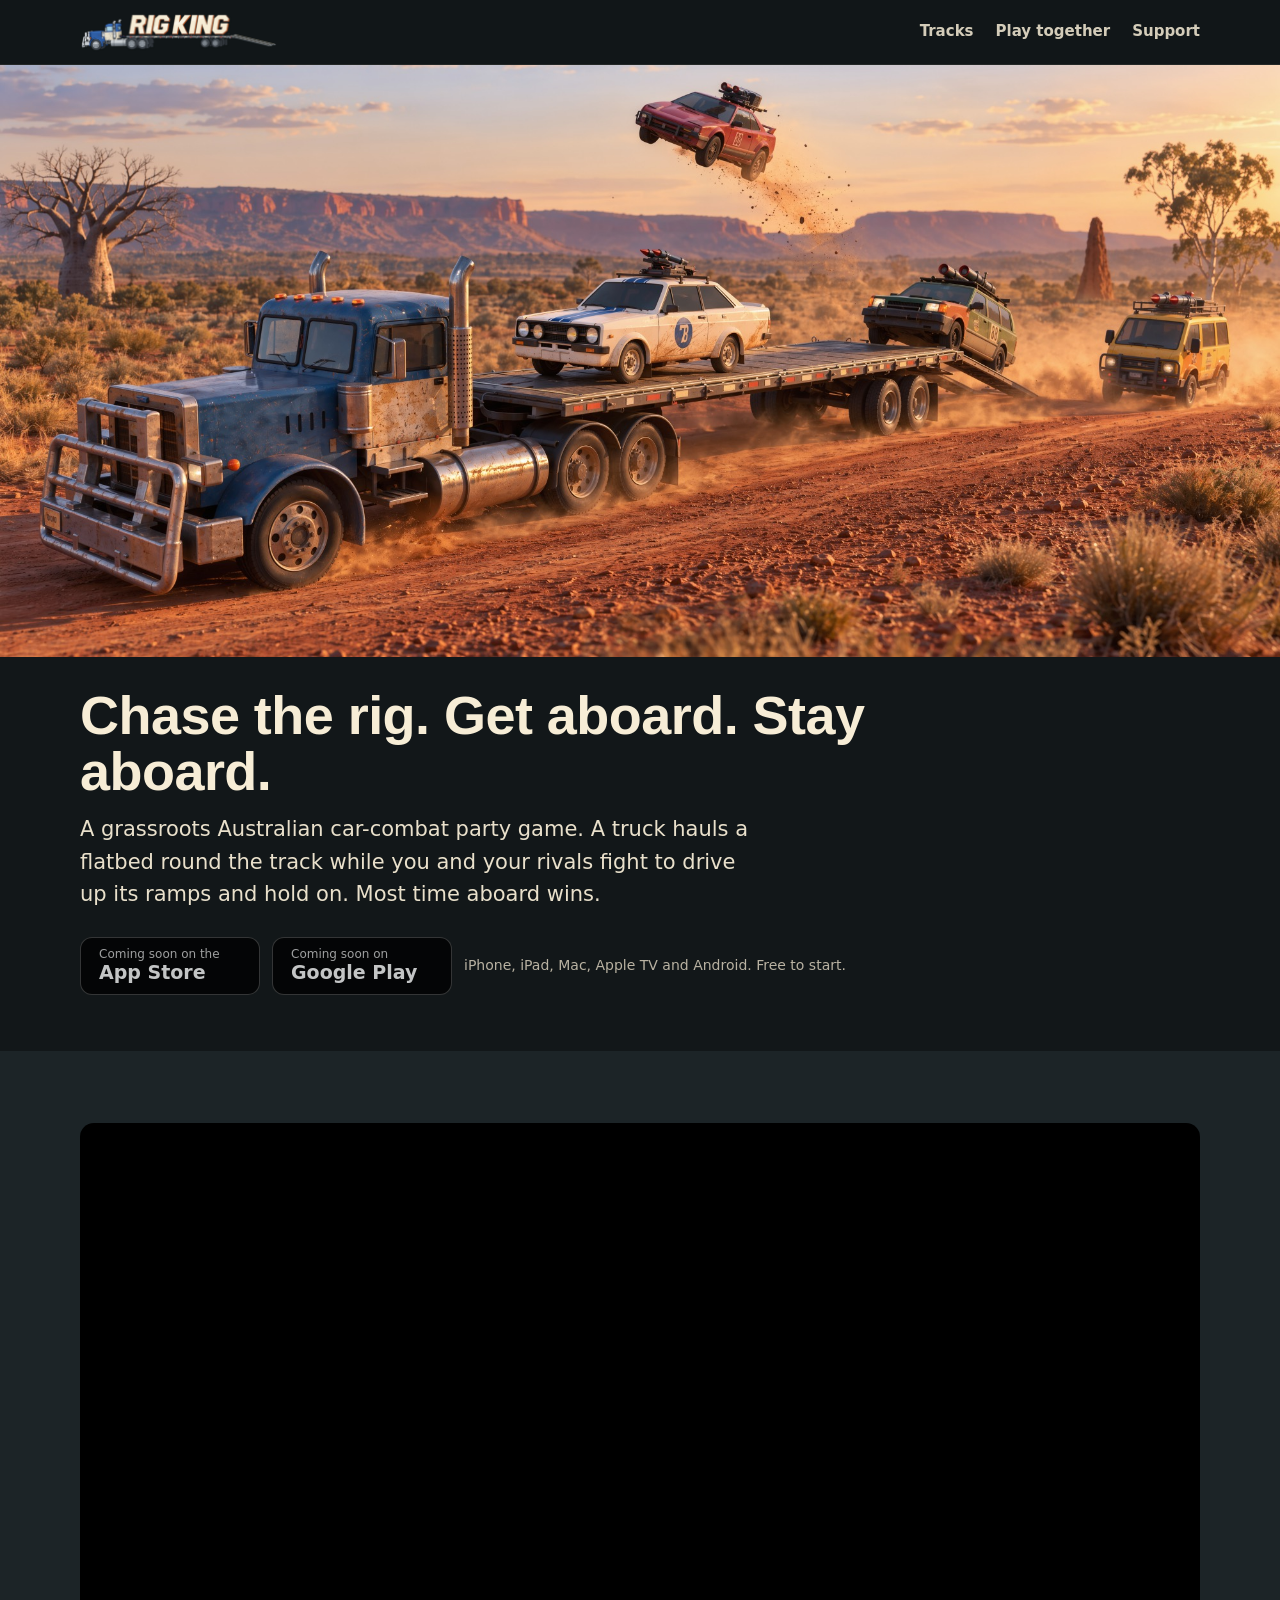
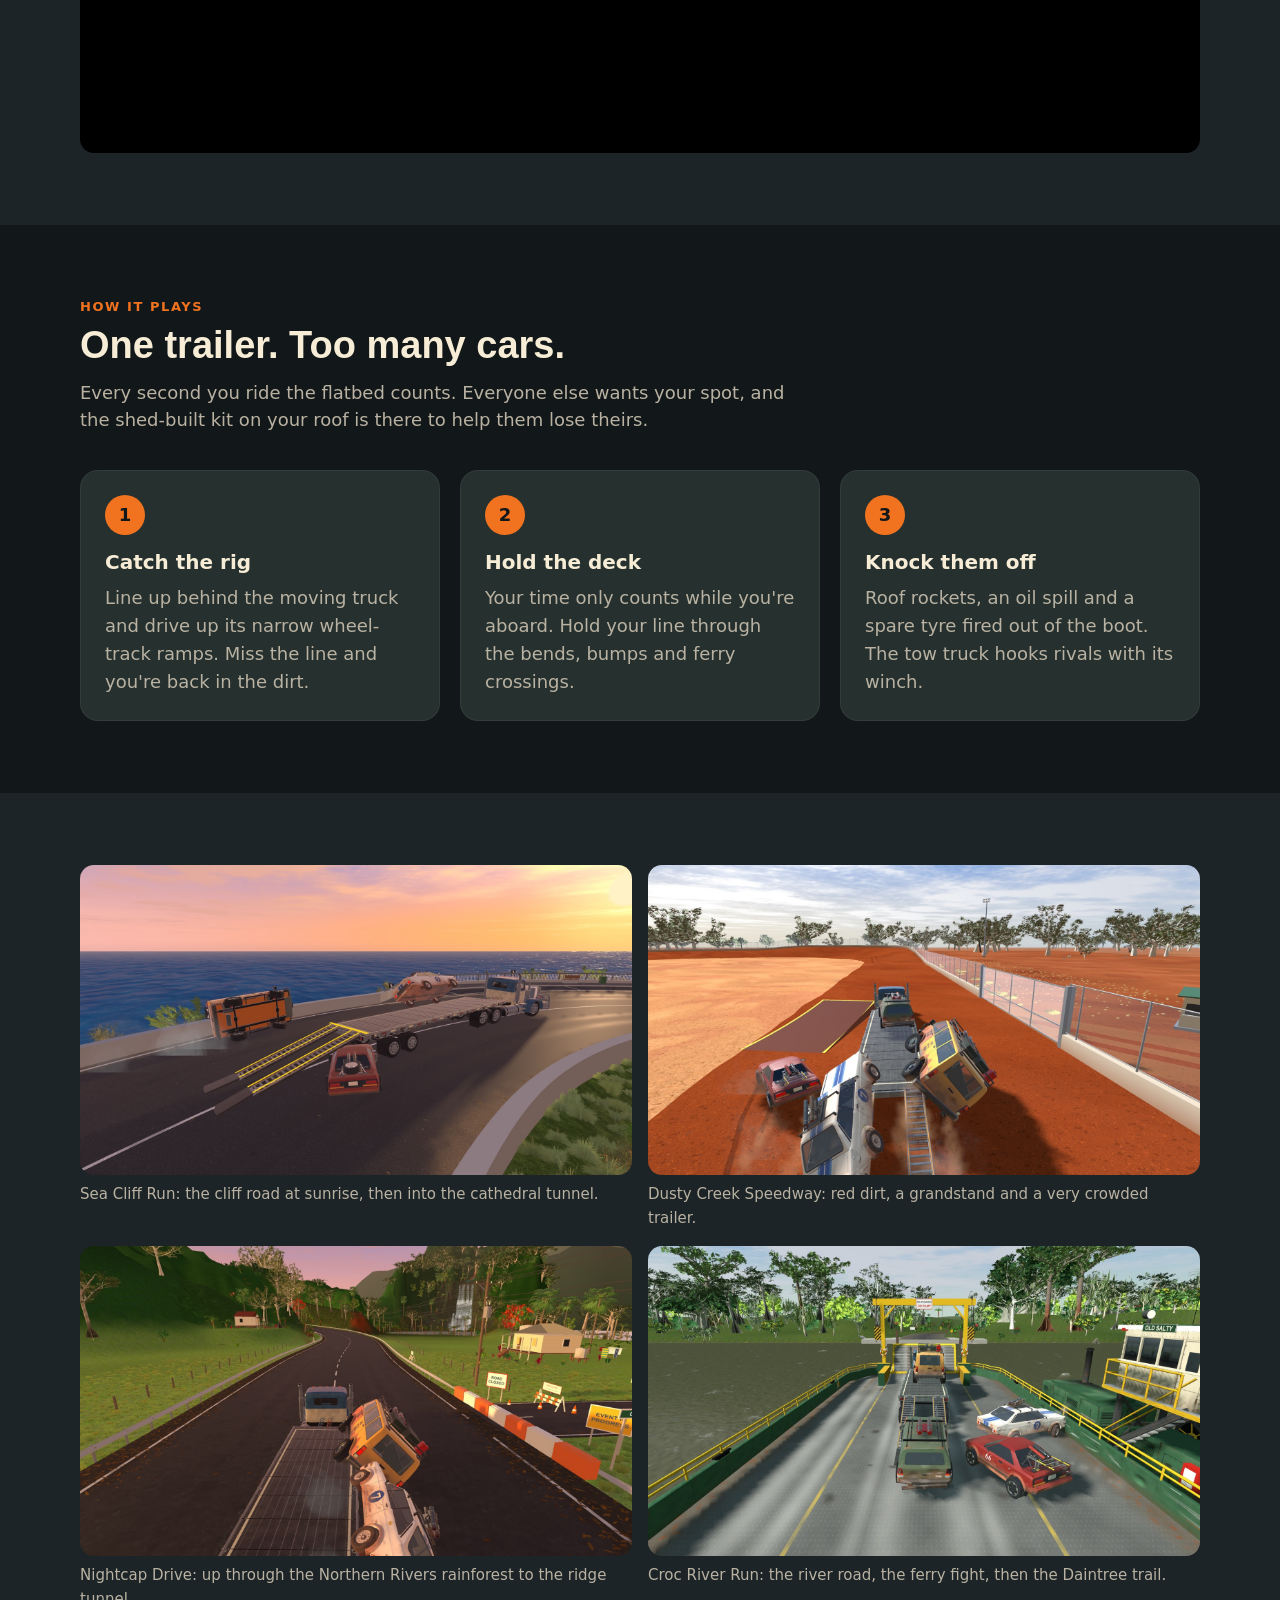
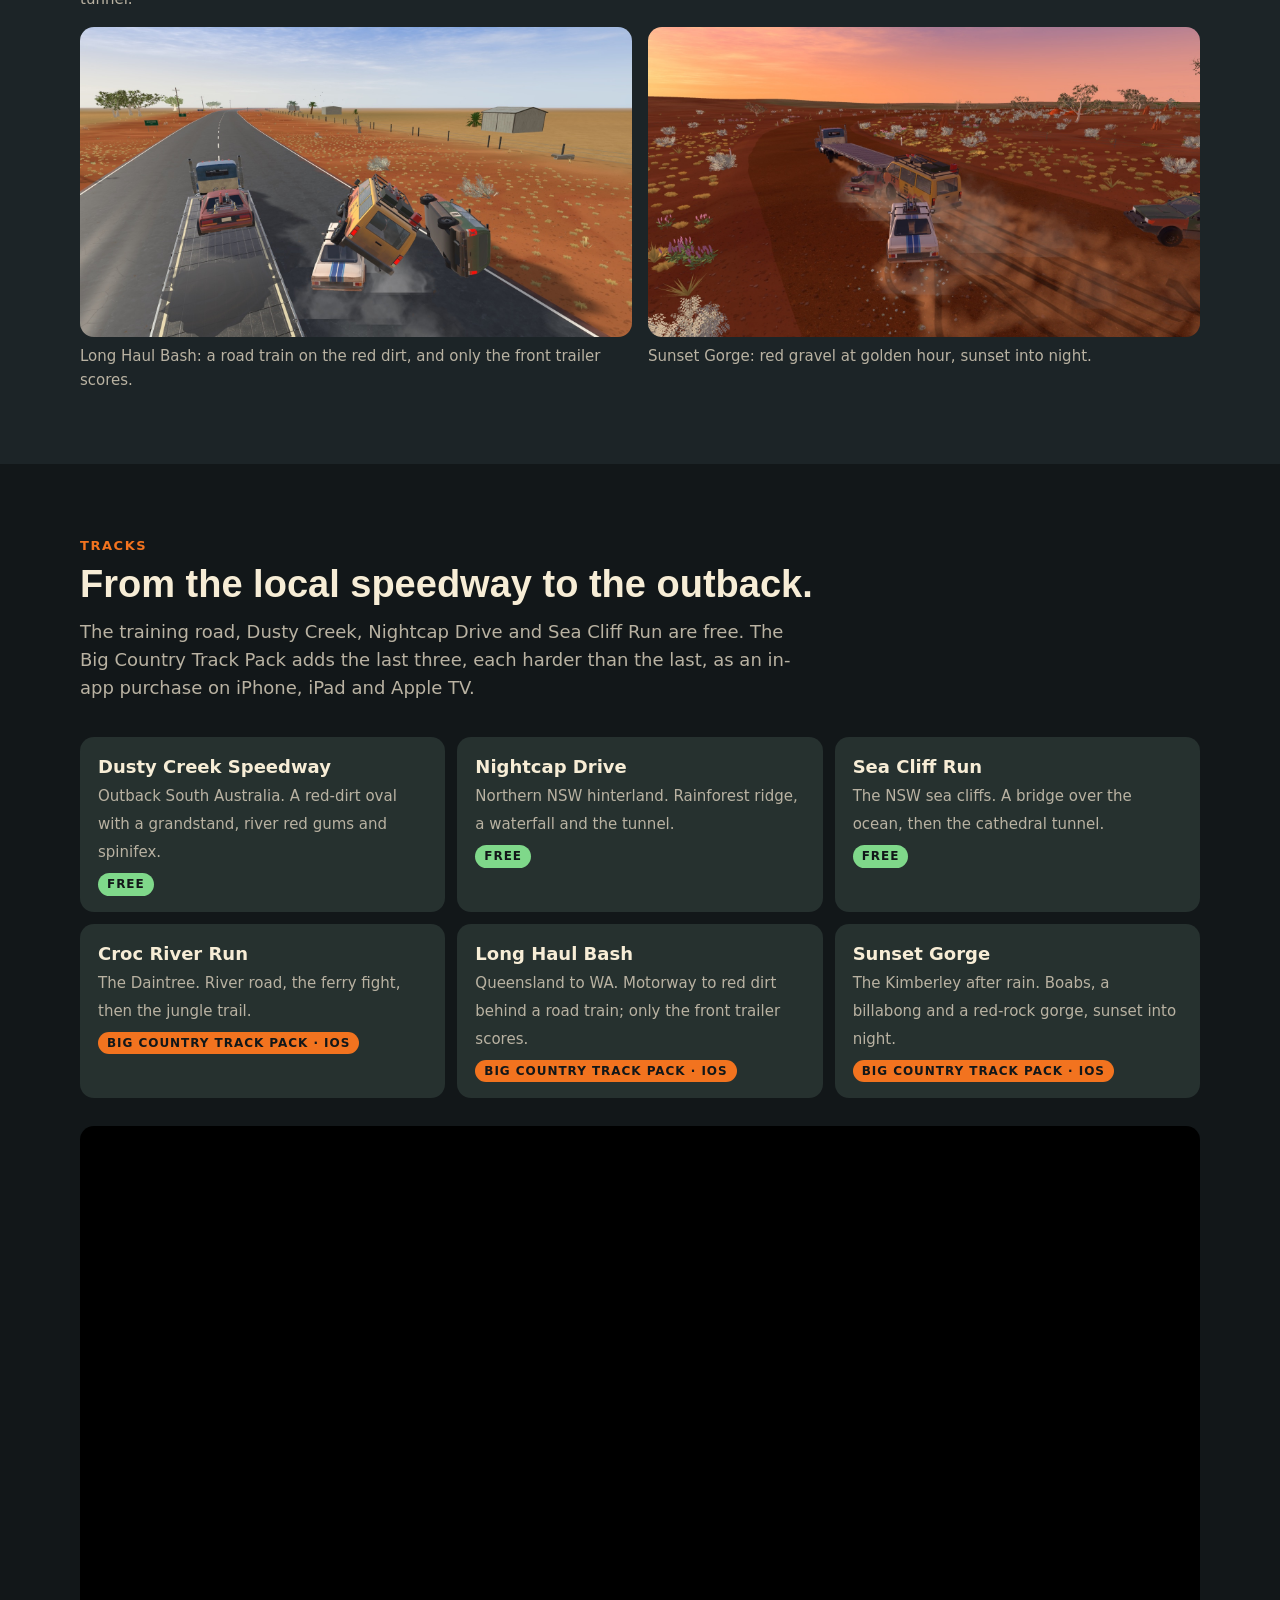
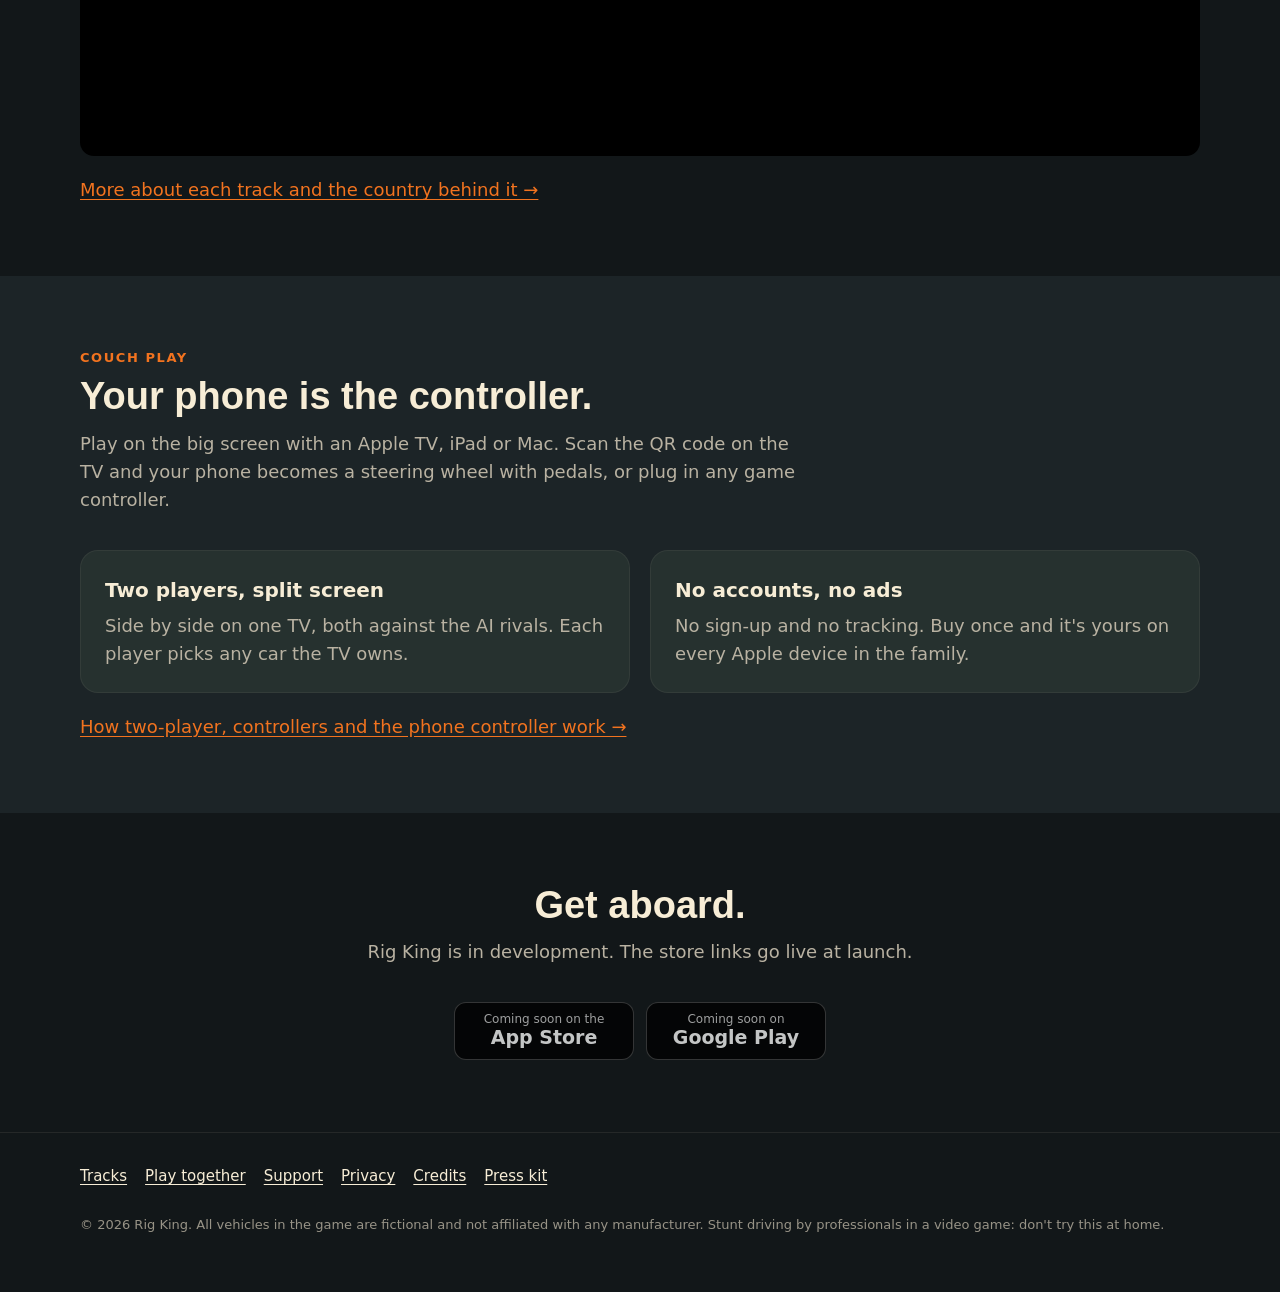
==== commit de296110: "Sync from rig-king/site" ====
--- a/index.html
+++ b/index.html
@@ -92,6 +92,9 @@
           <li><b>Long Haul Bash</b><span>Queensland to WA. Motorway to red dirt behind a road train; only the front trailer scores.</span><br><span class="tag pack">Big Country Track Pack · iOS</span></li>
           <li><b>Sunset Gorge</b><span>The Kimberley after rain. Boabs, a billabong and a red-rock gorge, sunset into night.</span><br><span class="tag pack">Big Country Track Pack · iOS</span></li>
         </ul>
+        <div class="video pack-video">
+          <iframe src="https://www.youtube-nocookie.com/embed/cwl97lJ0p6M?rel=0" title="Rig King – Big Country Track Pack trailer" loading="lazy" allow="encrypted-media; picture-in-picture; fullscreen" allowfullscreen referrerpolicy="strict-origin-when-cross-origin"></iframe>
+        </div>
         <p class="more"><a href="/tracks/">More about each track and the country behind it →</a></p>
       </div>
     </section>
--- a/assets/style.css
+++ b/assets/style.css
@@ -94,6 +94,7 @@
 }
 
 .video { aspect-ratio: 16 / 9; border-radius: 14px; overflow: hidden; background: #000; }
+.pack-video { margin-top: 28px; }
 .video iframe { width: 100%; height: 100%; border: 0; display: block; }
 .shots { display: grid; grid-template-columns: repeat(2, 1fr); gap: 16px; }
 .shots figure { margin: 0; }
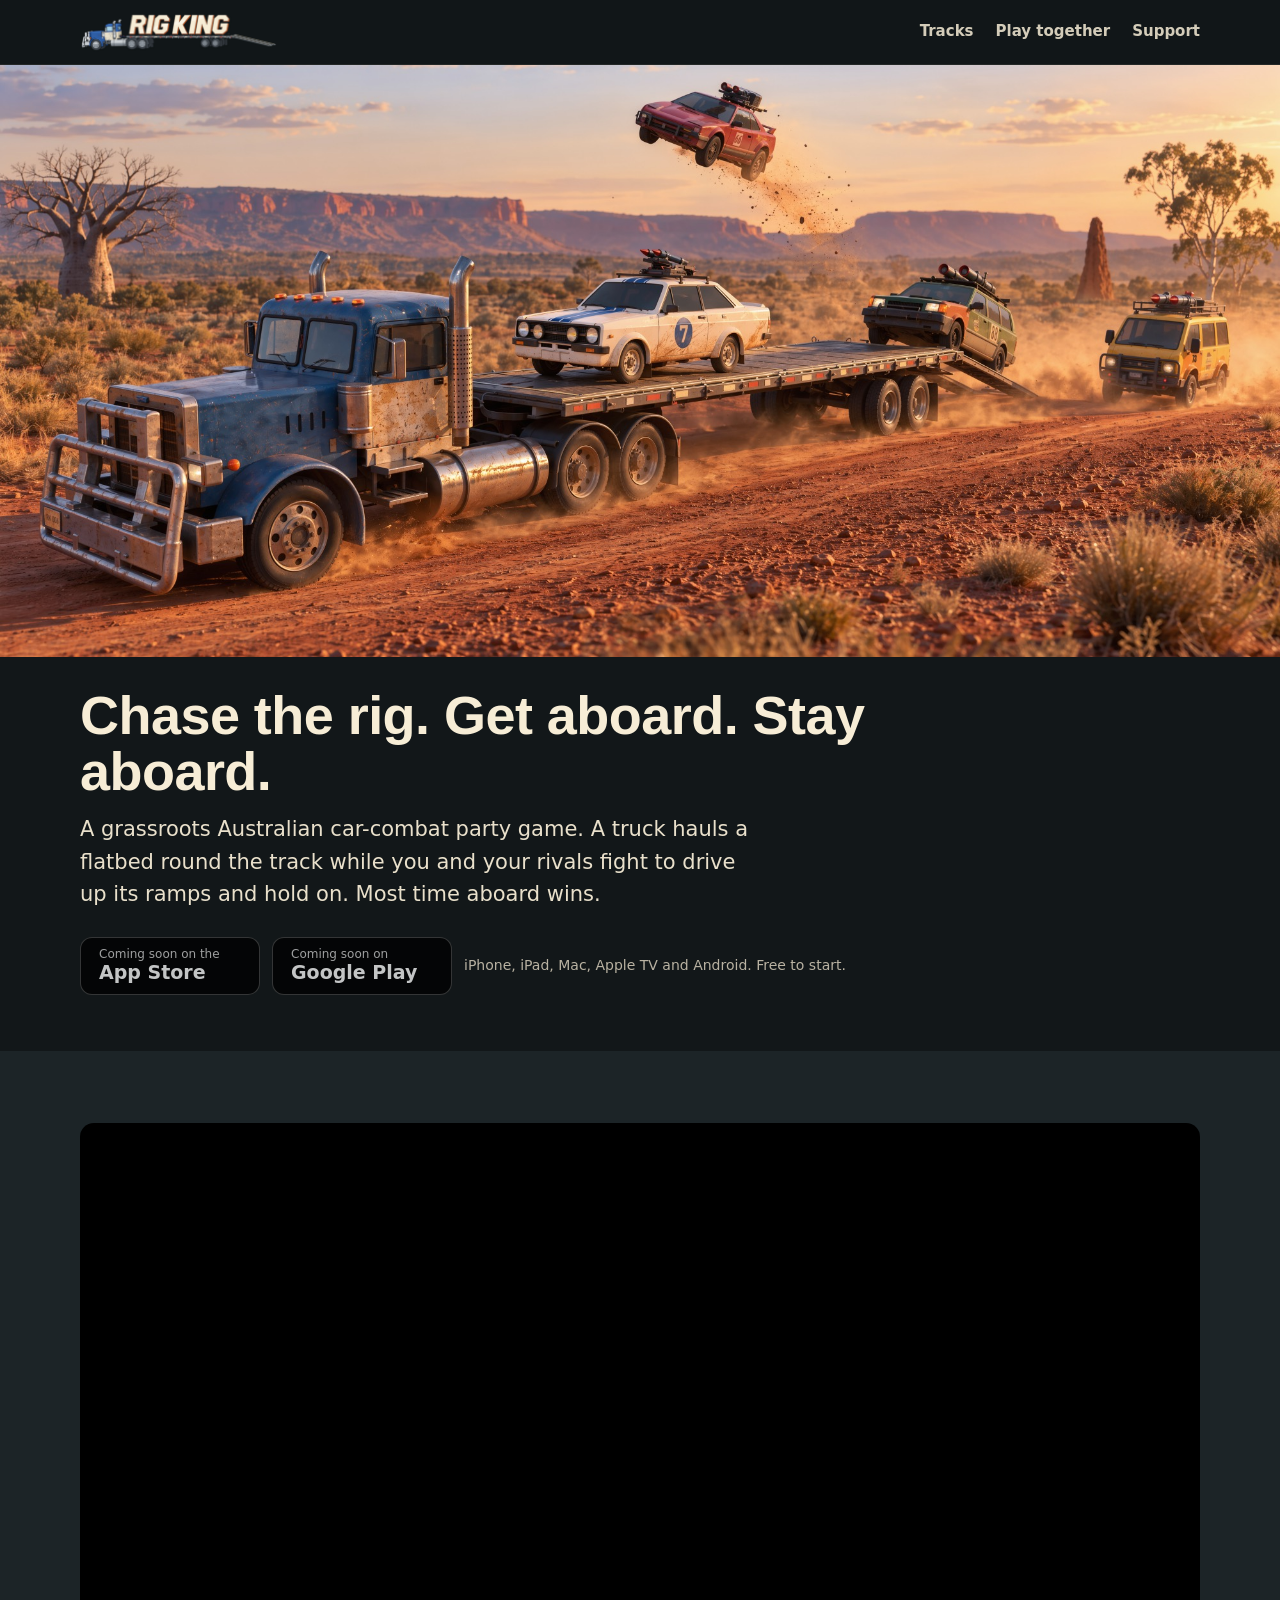
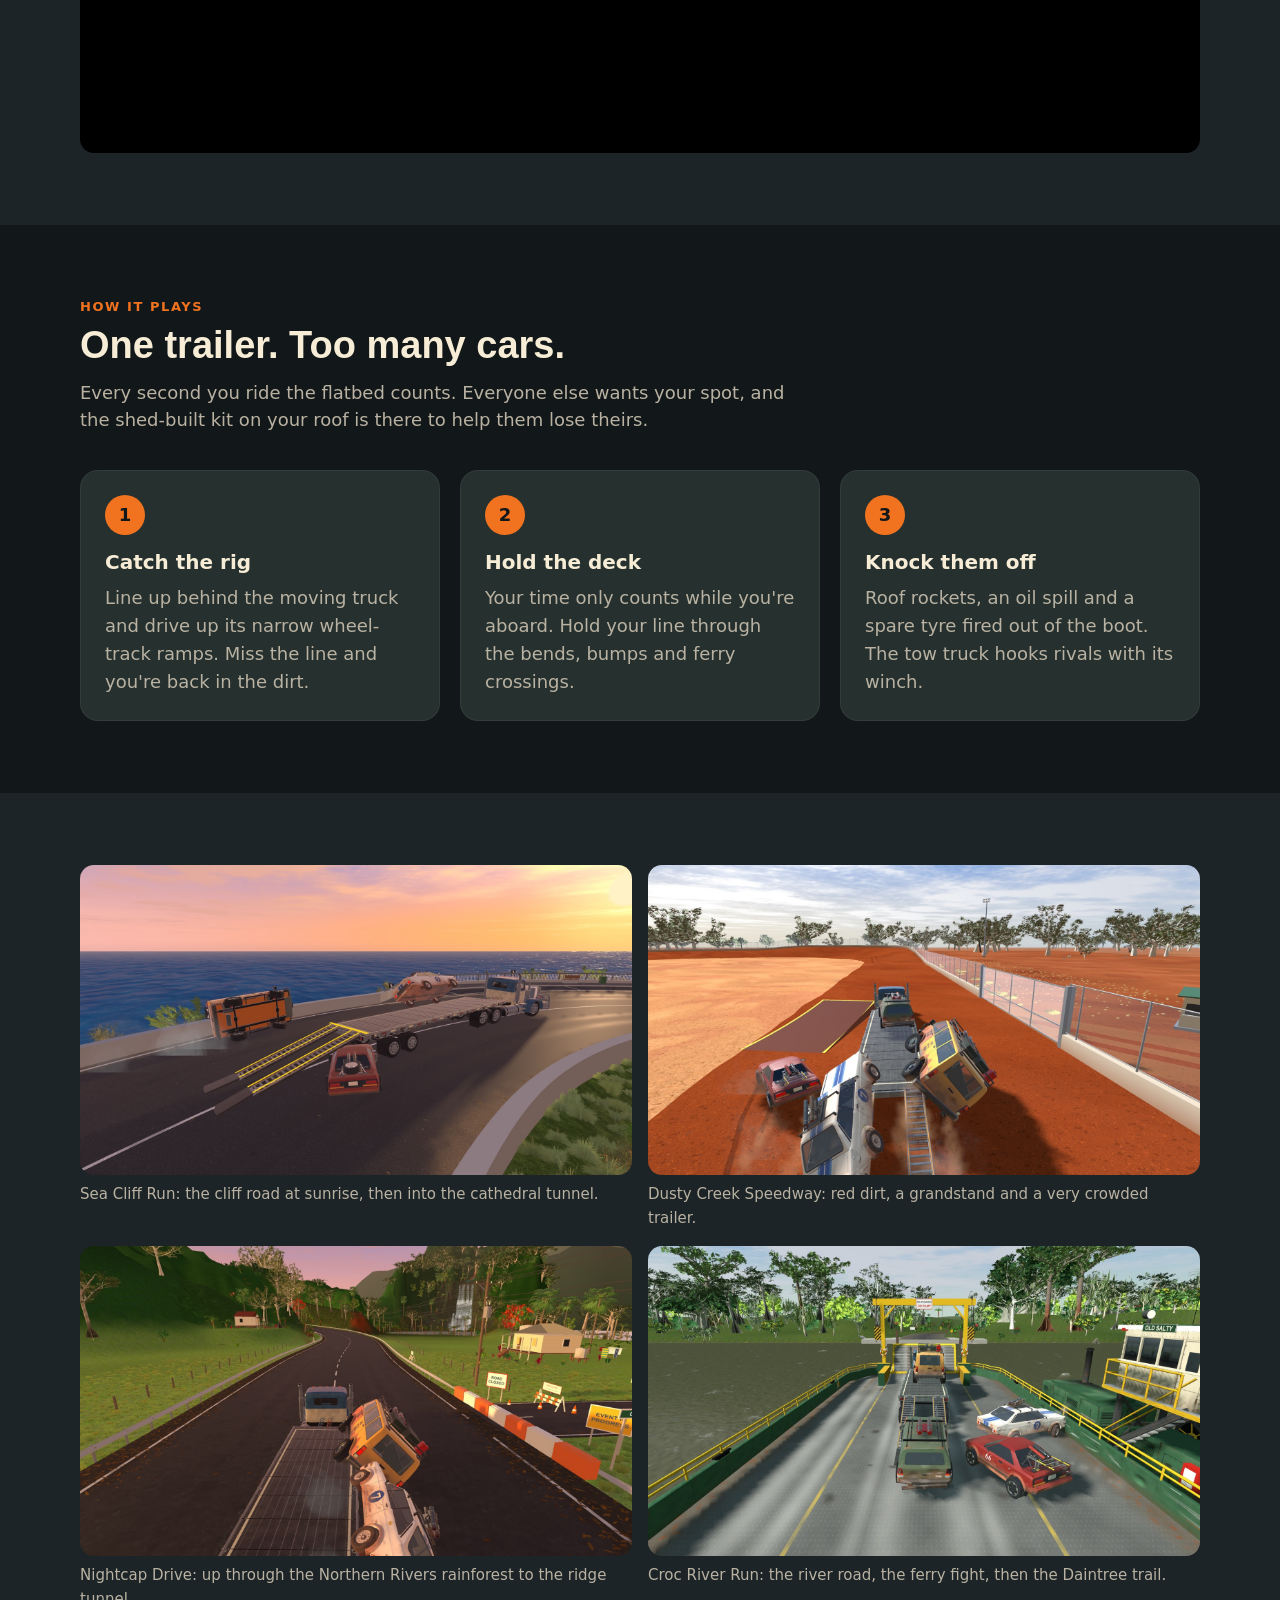
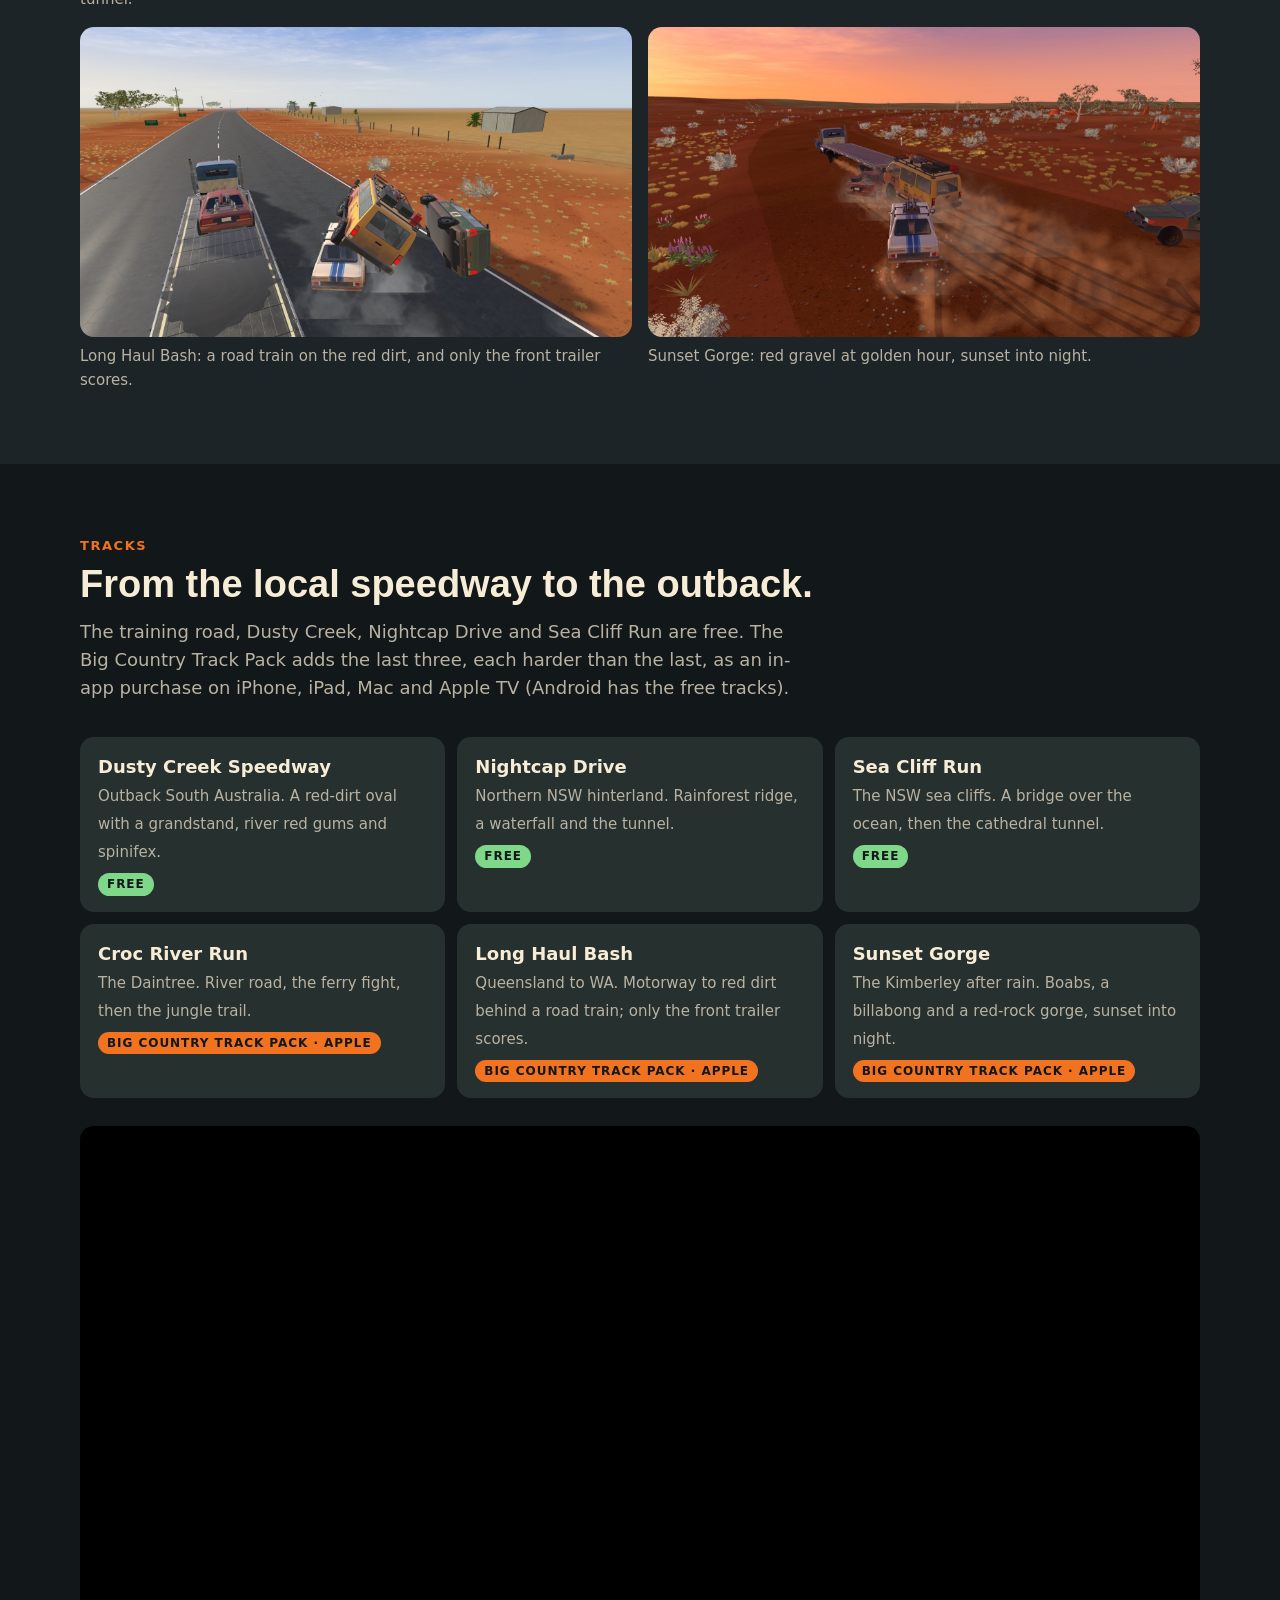
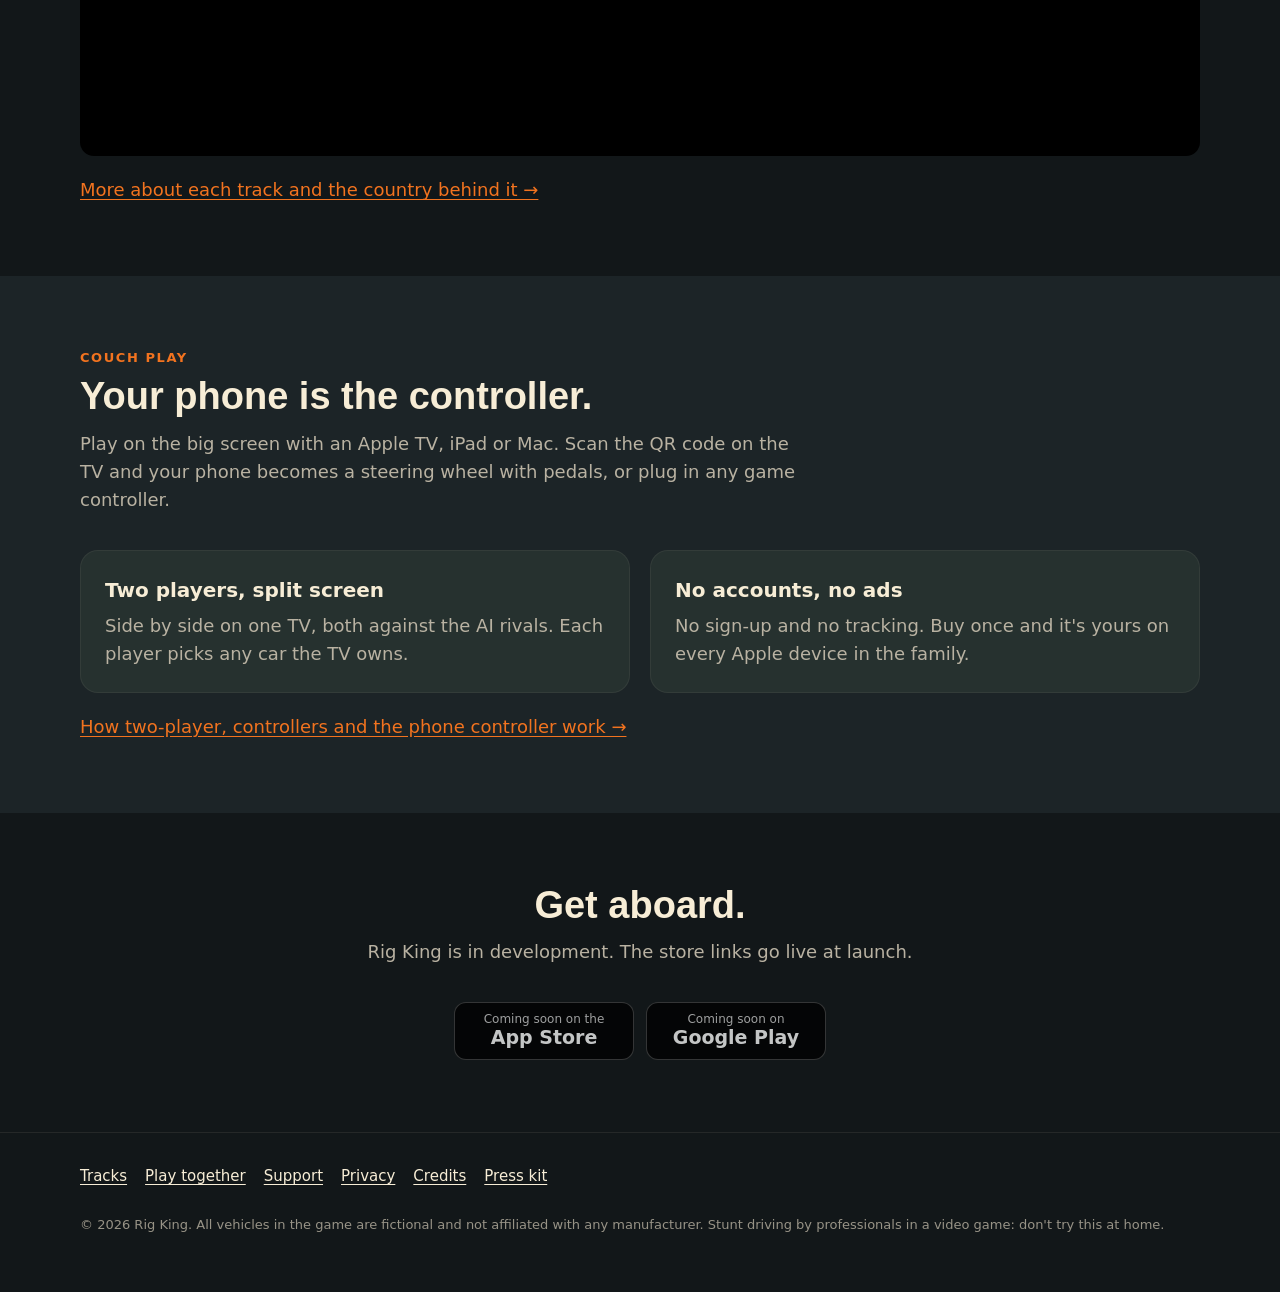
==== commit 758270e4: "Sync from rig-king/site" ====
--- a/index.html
+++ b/index.html
@@ -83,14 +83,14 @@
       <div class="wrap">
         <p class="kicker">Tracks</p>
         <h2>From the local speedway to the outback.</h2>
-        <p class="intro">The training road, Dusty Creek, Nightcap Drive and Sea Cliff Run are free. The Big Country Track Pack adds the last three, each harder than the last, as an in-app purchase on iPhone, iPad and Apple TV.</p>
+        <p class="intro">The training road, Dusty Creek, Nightcap Drive and Sea Cliff Run are free. The Big Country Track Pack adds the last three, each harder than the last, as an in-app purchase on iPhone, iPad, Mac and Apple TV (Android has the free tracks).</p>
         <ul class="tracks">
           <li><b>Dusty Creek Speedway</b><span>Outback South Australia. A red-dirt oval with a grandstand, river red gums and spinifex.</span><br><span class="tag">Free</span></li>
           <li><b>Nightcap Drive</b><span>Northern NSW hinterland. Rainforest ridge, a waterfall and the tunnel.</span><br><span class="tag">Free</span></li>
           <li><b>Sea Cliff Run</b><span>The NSW sea cliffs. A bridge over the ocean, then the cathedral tunnel.</span><br><span class="tag">Free</span></li>
-          <li><b>Croc River Run</b><span>The Daintree. River road, the ferry fight, then the jungle trail.</span><br><span class="tag pack">Big Country Track Pack · iOS</span></li>
-          <li><b>Long Haul Bash</b><span>Queensland to WA. Motorway to red dirt behind a road train; only the front trailer scores.</span><br><span class="tag pack">Big Country Track Pack · iOS</span></li>
-          <li><b>Sunset Gorge</b><span>The Kimberley after rain. Boabs, a billabong and a red-rock gorge, sunset into night.</span><br><span class="tag pack">Big Country Track Pack · iOS</span></li>
+          <li><b>Croc River Run</b><span>The Daintree. River road, the ferry fight, then the jungle trail.</span><br><span class="tag pack">Big Country Track Pack · Apple</span></li>
+          <li><b>Long Haul Bash</b><span>Queensland to WA. Motorway to red dirt behind a road train; only the front trailer scores.</span><br><span class="tag pack">Big Country Track Pack · Apple</span></li>
+          <li><b>Sunset Gorge</b><span>The Kimberley after rain. Boabs, a billabong and a red-rock gorge, sunset into night.</span><br><span class="tag pack">Big Country Track Pack · Apple</span></li>
         </ul>
         <div class="video pack-video">
           <iframe src="https://www.youtube-nocookie.com/embed/cwl97lJ0p6M?rel=0" title="Rig King – Big Country Track Pack trailer" loading="lazy" allow="encrypted-media; picture-in-picture; fullscreen" allowfullscreen referrerpolicy="strict-origin-when-cross-origin"></iframe>
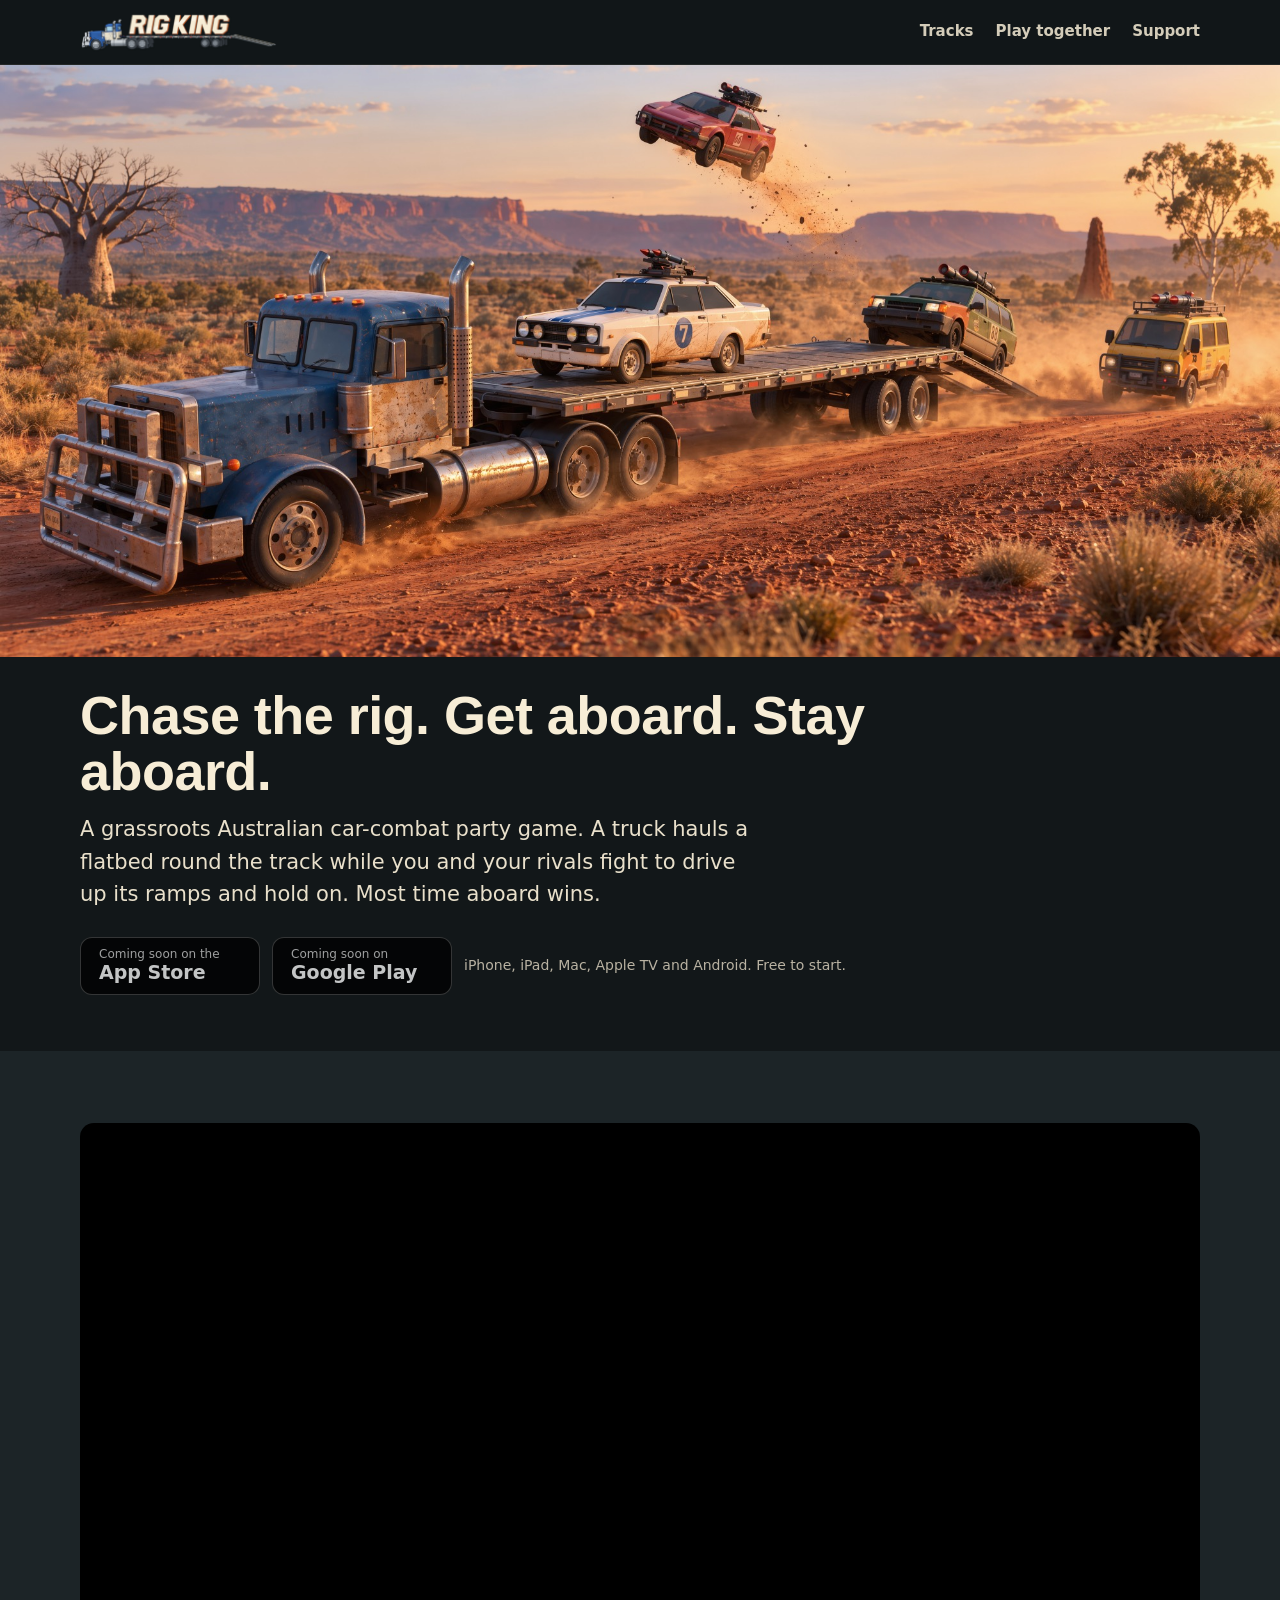
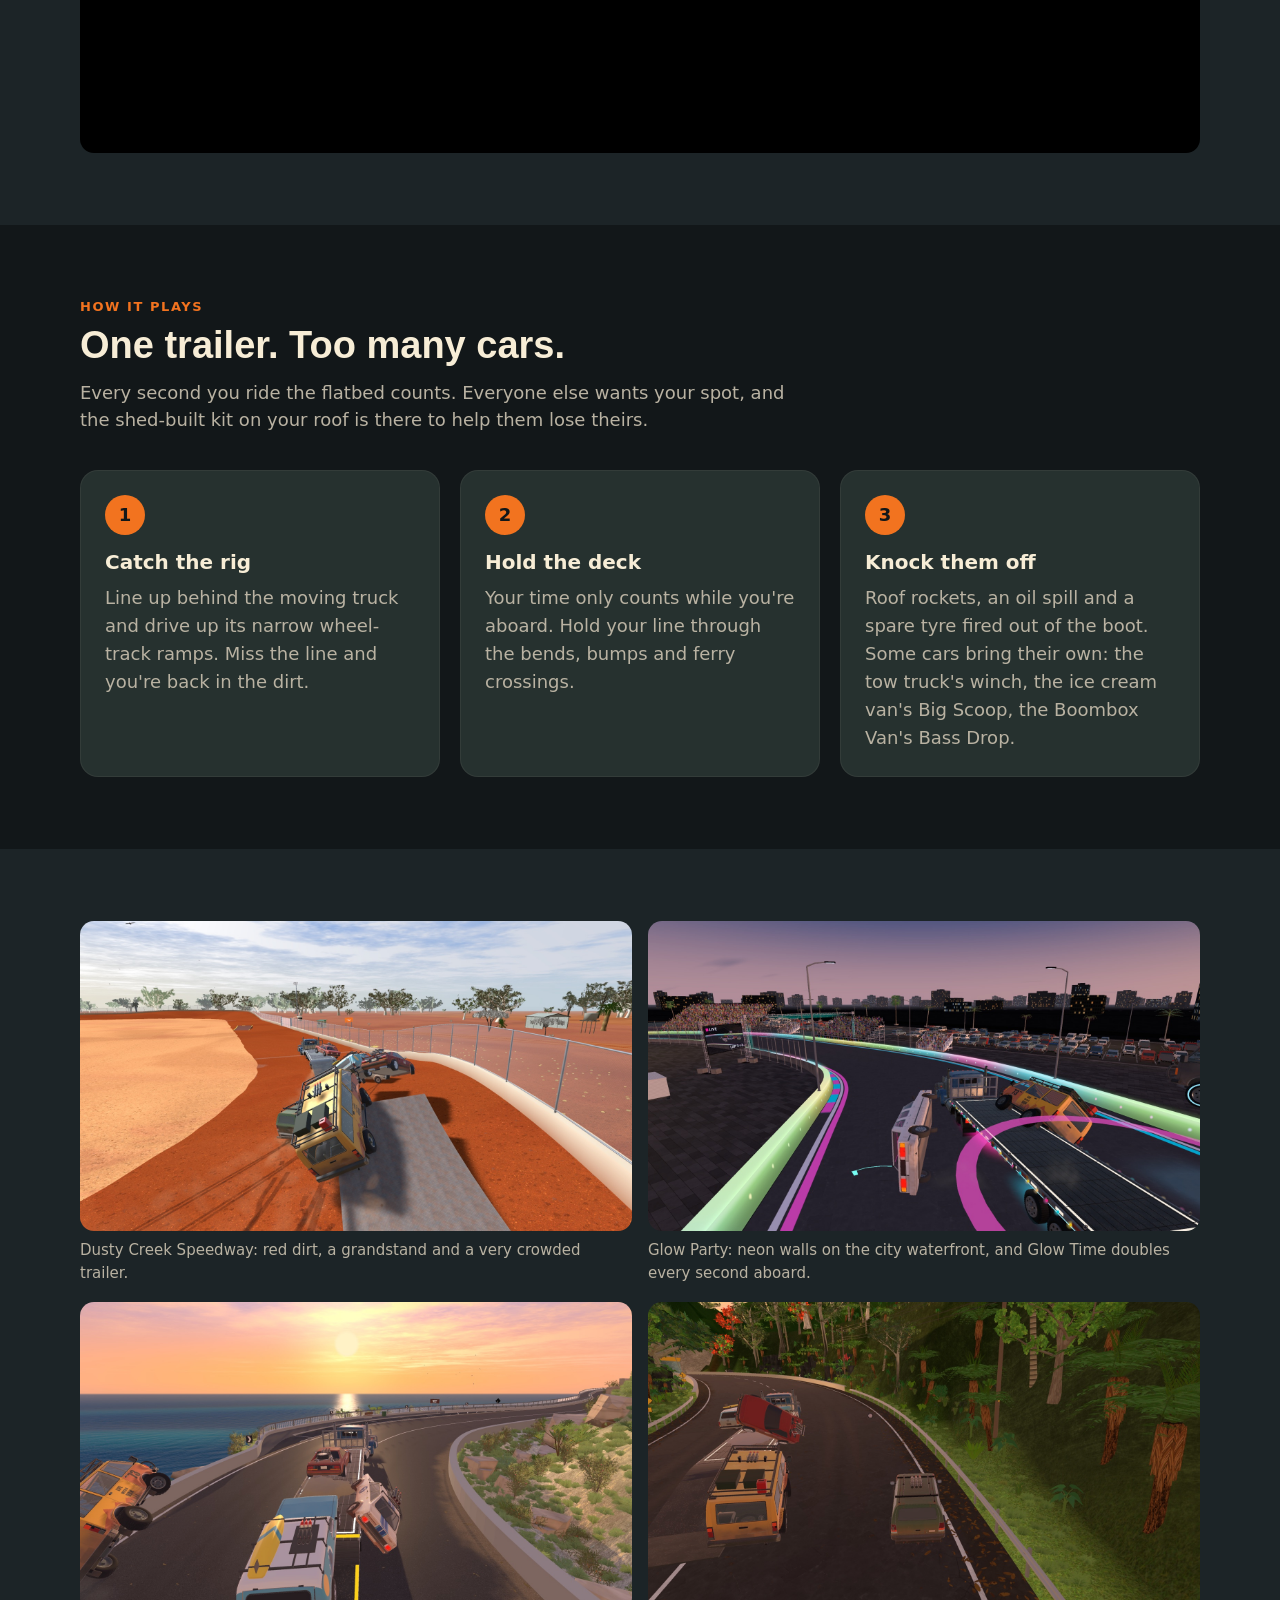
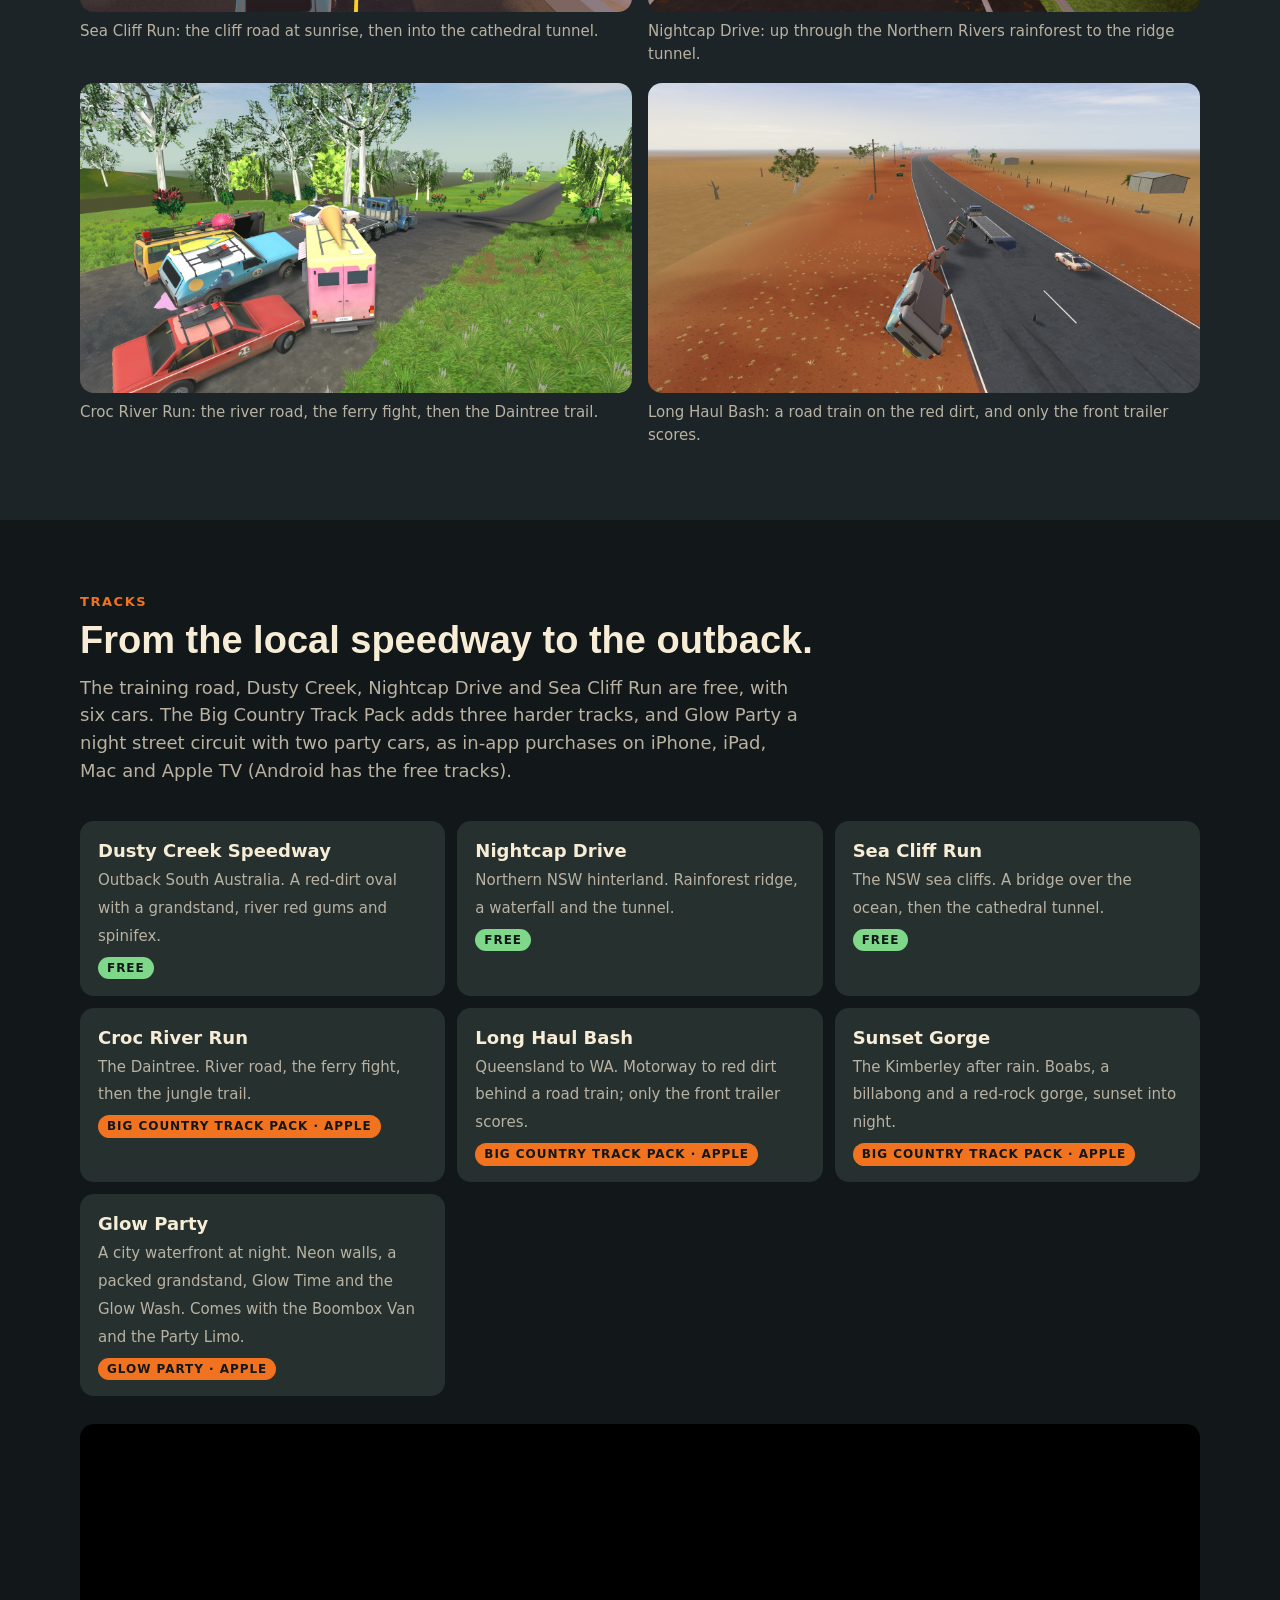
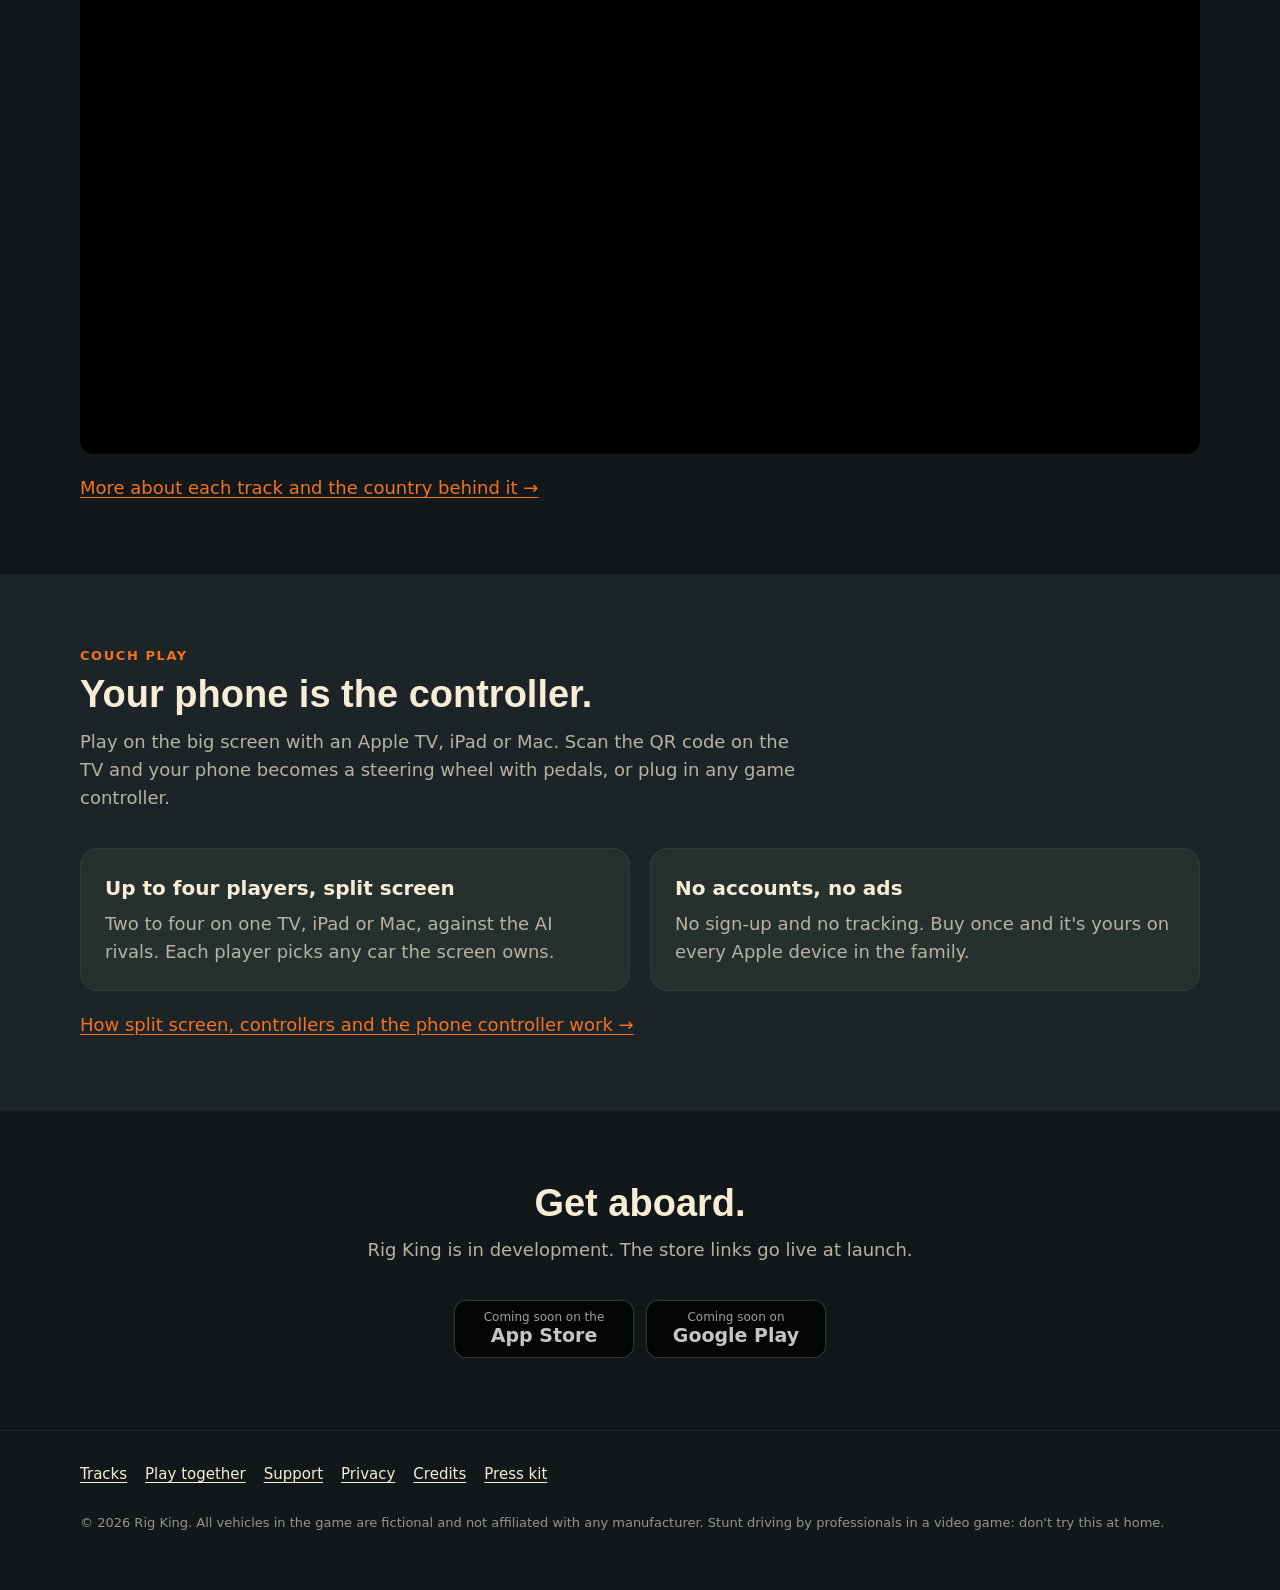
==== commit b7cfc1c1: "Sync from rig-king/site" ====
--- a/index.html
+++ b/index.html
@@ -61,7 +61,7 @@
         <div class="grid three">
           <div class="card"><span class="num">1</span><h3>Catch the rig</h3><p>Line up behind the moving truck and drive up its narrow wheel-track ramps. Miss the line and you're back in the dirt.</p></div>
           <div class="card"><span class="num">2</span><h3>Hold the deck</h3><p>Your time only counts while you're aboard. Hold your line through the bends, bumps and ferry crossings.</p></div>
-          <div class="card"><span class="num">3</span><h3>Knock them off</h3><p>Roof rockets, an oil spill and a spare tyre fired out of the boot. The tow truck hooks rivals with its winch.</p></div>
+          <div class="card"><span class="num">3</span><h3>Knock them off</h3><p>Roof rockets, an oil spill and a spare tyre fired out of the boot. Some cars bring their own: the tow truck's winch, the ice cream van's Big Scoop, the Boombox Van's Bass Drop.</p></div>
         </div>
       </div>
     </section>
@@ -69,12 +69,12 @@
     <section class="alt" aria-label="Screenshots">
       <div class="wrap">
         <div class="shots">
-          <figure><img src="/assets/shots/sea-cliff-1.jpg" alt="The van flipping off the deck at sunset over the sea on Sea Cliff Run" loading="lazy" width="1600" height="900"><figcaption>Sea Cliff Run: the cliff road at sunrise, then into the cathedral tunnel.</figcaption></figure>
-          <figure><img src="/assets/shots/dusty-creek-1.jpg" alt="Cars piling up and flipping at the narrow ramps behind the rig at Dusty Creek Speedway" loading="lazy" width="1600" height="900"><figcaption>Dusty Creek Speedway: red dirt, a grandstand and a very crowded trailer.</figcaption></figure>
-          <figure><img src="/assets/shots/nightcap-1.jpg" alt="The van rolling off the deck at sunset by the village on Nightcap Drive" loading="lazy" width="1600" height="900"><figcaption>Nightcap Drive: up through the Northern Rivers rainforest to the ridge tunnel.</figcaption></figure>
-          <figure><img src="/assets/shots/croc-river-1.jpg" alt="The fight for the deck aboard the river ferry on Croc River Run" loading="lazy" width="1600" height="900"><figcaption>Croc River Run: the river road, the ferry fight, then the Daintree trail.</figcaption></figure>
-          <figure><img src="/assets/shots/long-haul-1.jpg" alt="Two cars rolling off the road train on Long Haul Bash" loading="lazy" width="1600" height="900"><figcaption>Long Haul Bash: a road train on the red dirt, and only the front trailer scores.</figcaption></figure>
-          <figure><img src="/assets/shots/sunset-gorge-1.jpg" alt="Dust and a scramble for the rig on the red gravel at sunset, Sunset Gorge" loading="lazy" width="1600" height="900"><figcaption>Sunset Gorge: red gravel at golden hour, sunset into night.</figcaption></figure>
+          <figure><img src="/assets/shots/dusty-creek-1.jpg" alt="A 4x4 van flipping over the trailer's ramps as the pack piles up behind the rig at Dusty Creek Speedway" loading="lazy" width="1600" height="900"><figcaption>Dusty Creek Speedway: red dirt, a grandstand and a very crowded trailer.</figcaption></figure>
+          <figure><img src="/assets/shots/glow-party-1.jpg" alt="A car knocked sideways on the trailer as the rig rounds the neon-walled Glow Party circuit at dusk, city towers behind" loading="lazy" width="1600" height="900"><figcaption>Glow Party: neon walls on the city waterfront, and Glow Time doubles every second aboard.</figcaption></figure>
+          <figure><img src="/assets/shots/sea-cliff-1.jpg" alt="A 4x4 van tumbling beside the rig on the bridge road at sunset over the sea on Sea Cliff Run" loading="lazy" width="1600" height="900"><figcaption>Sea Cliff Run: the cliff road at sunrise, then into the cathedral tunnel.</figcaption></figure>
+          <figure><img src="/assets/shots/nightcap-1.jpg" alt="A car flipping off the trailer on the rainforest road of Nightcap Drive" loading="lazy" width="1600" height="900"><figcaption>Nightcap Drive: up through the Northern Rivers rainforest to the ridge tunnel.</figcaption></figure>
+          <figure><img src="/assets/shots/croc-river-1.jpg" alt="Cars piled up behind the ice cream van at the trailer's ramps on the river road of Croc River Run" loading="lazy" width="1600" height="900"><figcaption>Croc River Run: the river road, the ferry fight, then the Daintree trail.</figcaption></figure>
+          <figure><img src="/assets/shots/long-haul-1.jpg" alt="A car tumbling through the air beside the rig on the outback motorway of Long Haul Bash" loading="lazy" width="1600" height="900"><figcaption>Long Haul Bash: a road train on the red dirt, and only the front trailer scores.</figcaption></figure>
         </div>
       </div>
     </section>
@@ -83,7 +83,7 @@
       <div class="wrap">
         <p class="kicker">Tracks</p>
         <h2>From the local speedway to the outback.</h2>
-        <p class="intro">The training road, Dusty Creek, Nightcap Drive and Sea Cliff Run are free. The Big Country Track Pack adds the last three, each harder than the last, as an in-app purchase on iPhone, iPad, Mac and Apple TV (Android has the free tracks).</p>
+        <p class="intro">The training road, Dusty Creek, Nightcap Drive and Sea Cliff Run are free, with six cars. The Big Country Track Pack adds three harder tracks, and Glow Party a night street circuit with two party cars, as in-app purchases on iPhone, iPad, Mac and Apple TV (Android has the free tracks).</p>
         <ul class="tracks">
           <li><b>Dusty Creek Speedway</b><span>Outback South Australia. A red-dirt oval with a grandstand, river red gums and spinifex.</span><br><span class="tag">Free</span></li>
           <li><b>Nightcap Drive</b><span>Northern NSW hinterland. Rainforest ridge, a waterfall and the tunnel.</span><br><span class="tag">Free</span></li>
@@ -91,6 +91,7 @@
           <li><b>Croc River Run</b><span>The Daintree. River road, the ferry fight, then the jungle trail.</span><br><span class="tag pack">Big Country Track Pack · Apple</span></li>
           <li><b>Long Haul Bash</b><span>Queensland to WA. Motorway to red dirt behind a road train; only the front trailer scores.</span><br><span class="tag pack">Big Country Track Pack · Apple</span></li>
           <li><b>Sunset Gorge</b><span>The Kimberley after rain. Boabs, a billabong and a red-rock gorge, sunset into night.</span><br><span class="tag pack">Big Country Track Pack · Apple</span></li>
+            <li><b>Glow Party</b><span>A city waterfront at night. Neon walls, a packed grandstand, Glow Time and the Glow Wash. Comes with the Boombox Van and the Party Limo.</span><br><span class="tag pack">Glow Party · Apple</span></li>
         </ul>
         <div class="video pack-video">
           <iframe src="https://www.youtube-nocookie.com/embed/cwl97lJ0p6M?rel=0" title="Rig King – Big Country Track Pack trailer" loading="lazy" allow="encrypted-media; picture-in-picture; fullscreen" allowfullscreen referrerpolicy="strict-origin-when-cross-origin"></iframe>
@@ -105,10 +106,10 @@
         <h2>Your phone is the controller.</h2>
         <p class="intro">Play on the big screen with an Apple TV, iPad or Mac. Scan the QR code on the TV and your phone becomes a steering wheel with pedals, or plug in any game controller.</p>
         <div class="grid two">
-          <div class="card"><h3>Two players, split screen</h3><p>Side by side on one TV, both against the AI rivals. Each player picks any car the TV owns.</p></div>
+          <div class="card"><h3>Up to four players, split screen</h3><p>Two to four on one TV, iPad or Mac, against the AI rivals. Each player picks any car the screen owns.</p></div>
           <div class="card"><h3>No accounts, no ads</h3><p>No sign-up and no tracking. Buy once and it's yours on every Apple device in the family.</p></div>
         </div>
-        <p class="more"><a href="/play-together/">How two-player, controllers and the phone controller work →</a></p>
+        <p class="more"><a href="/play-together/">How split screen, controllers and the phone controller work →</a></p>
       </div>
     </section>
 
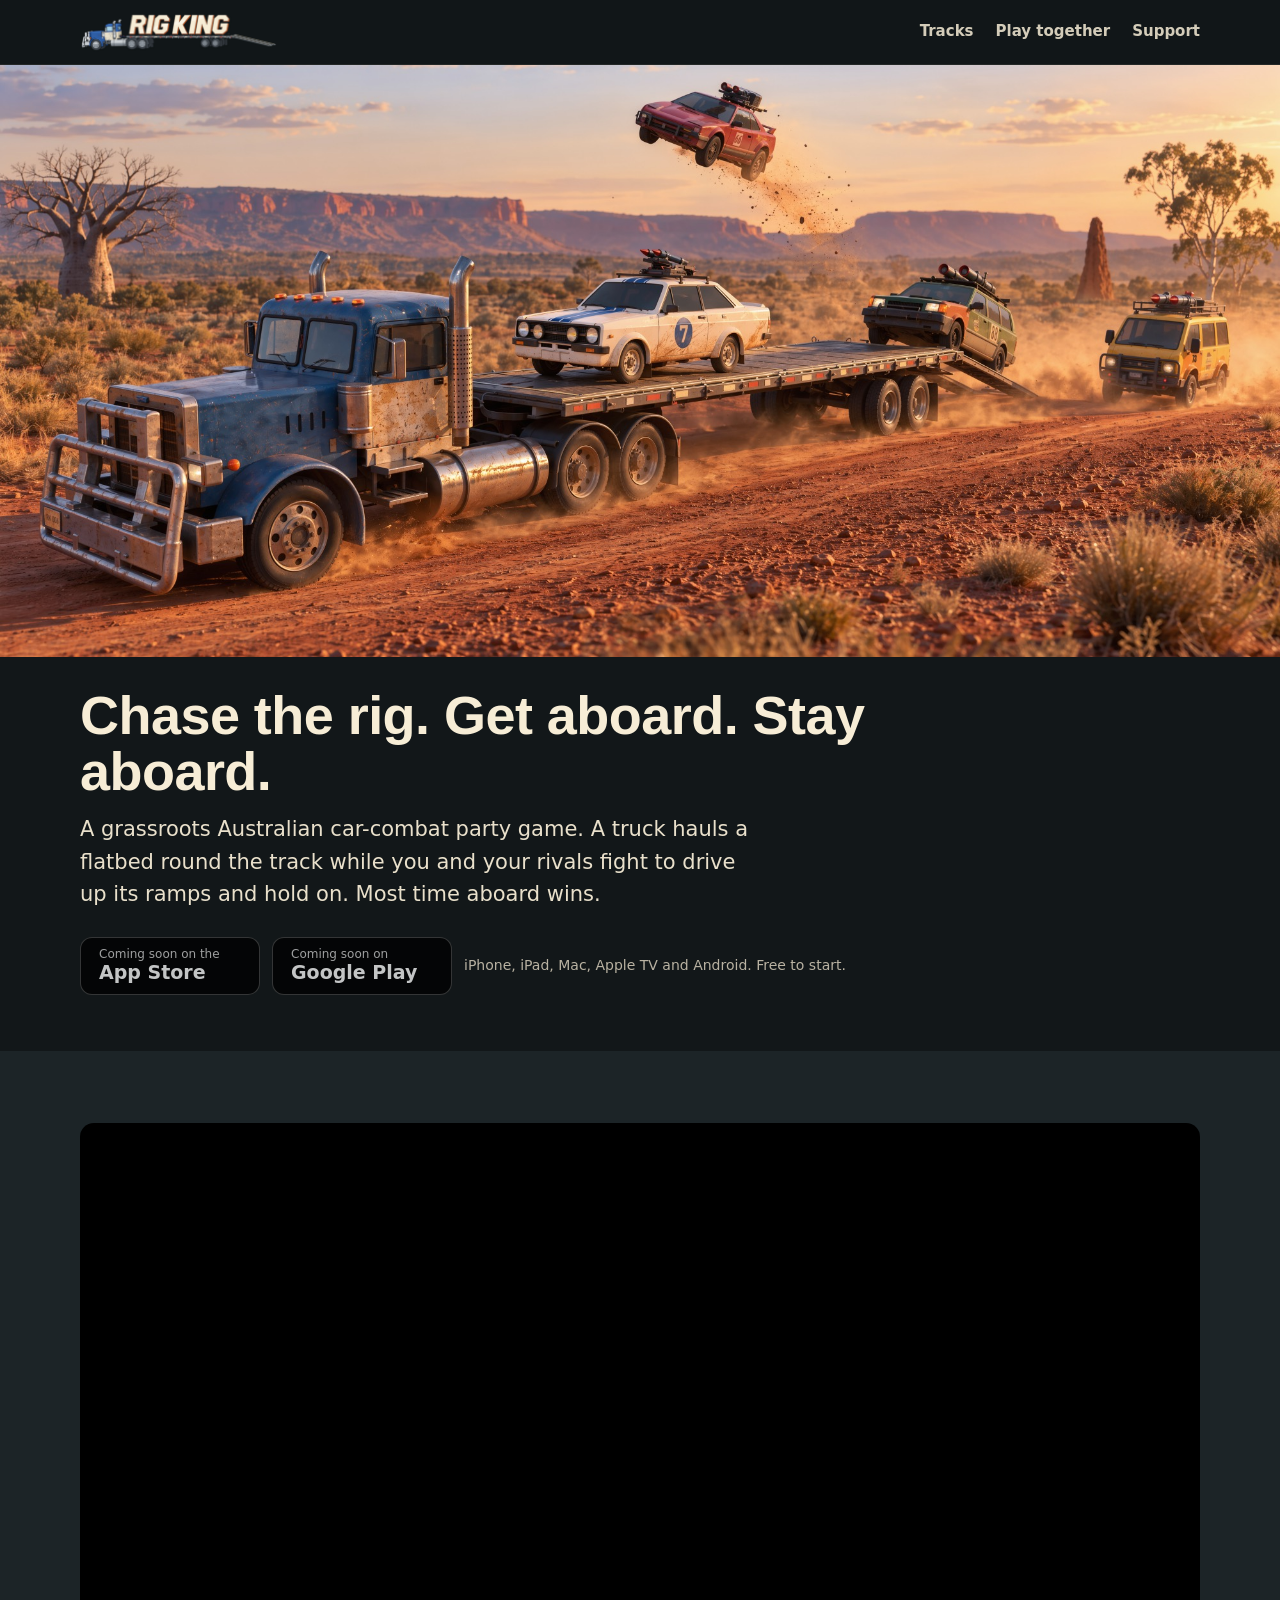
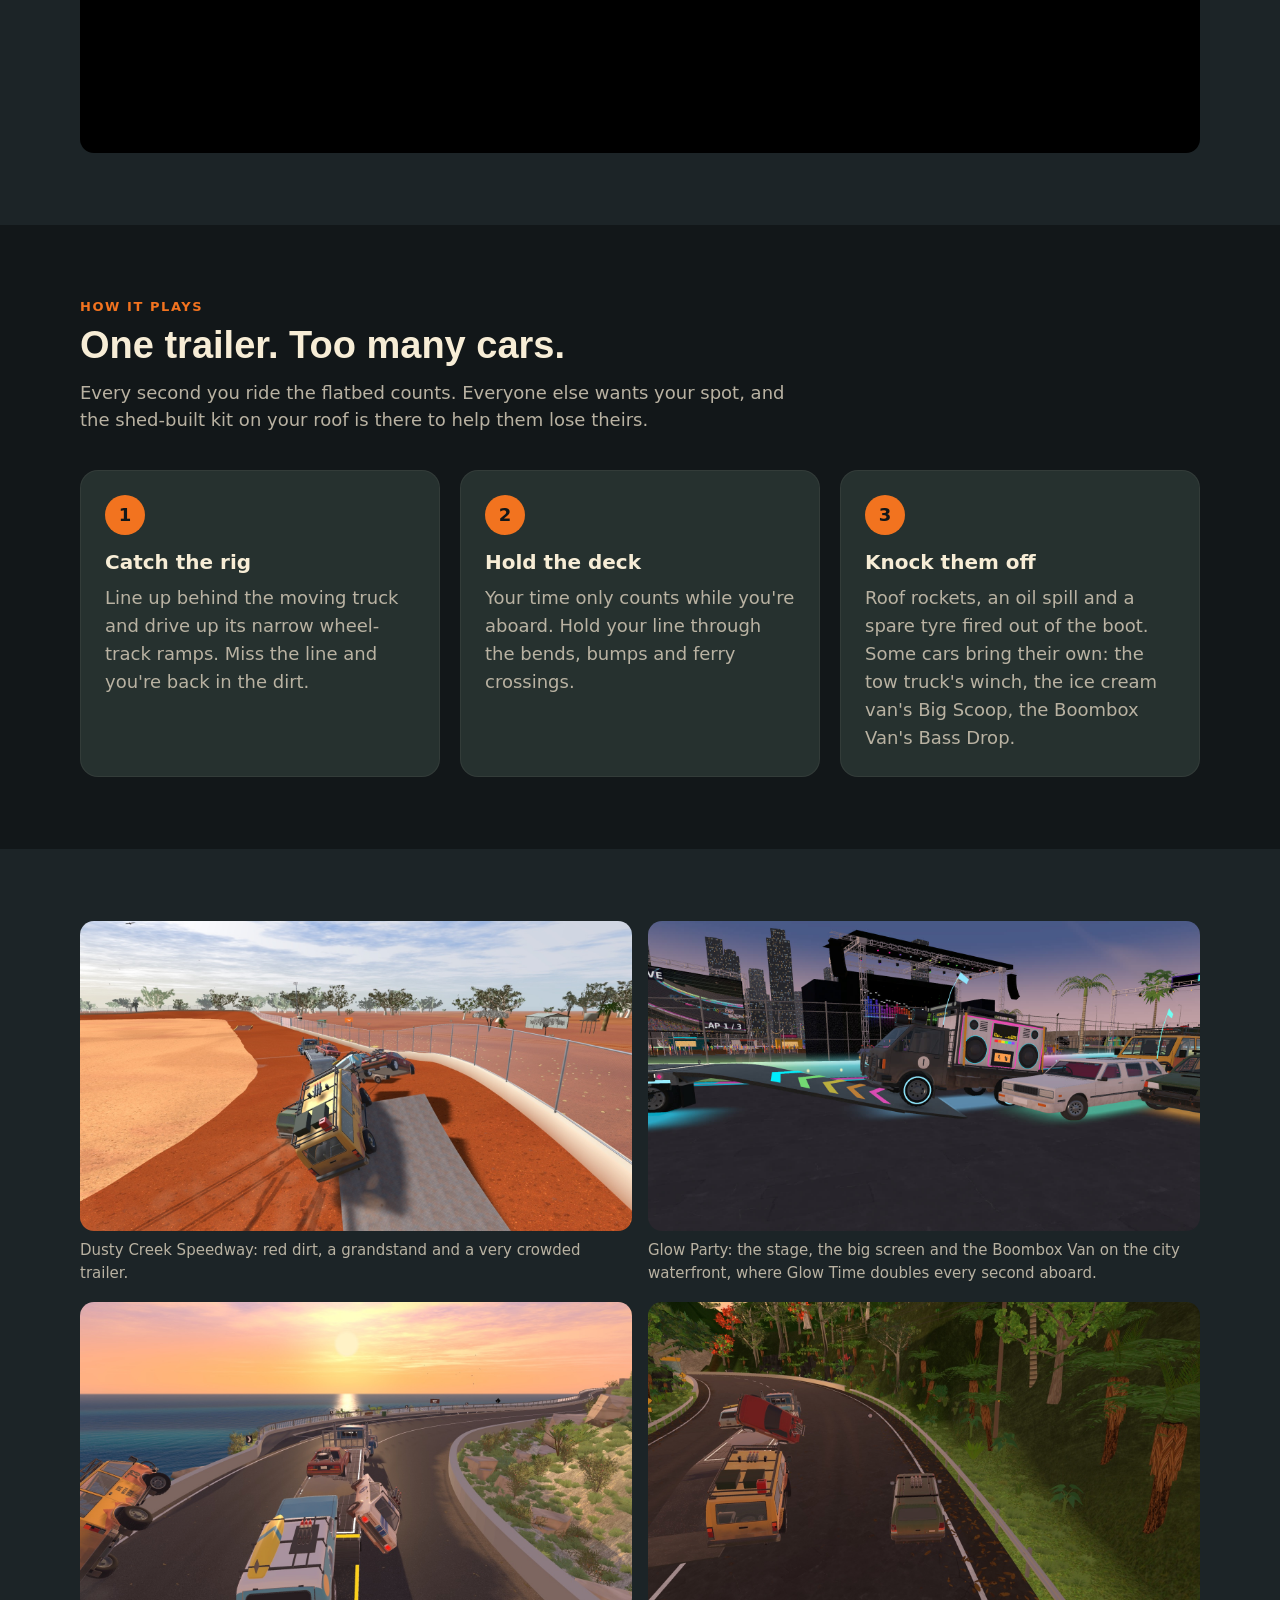
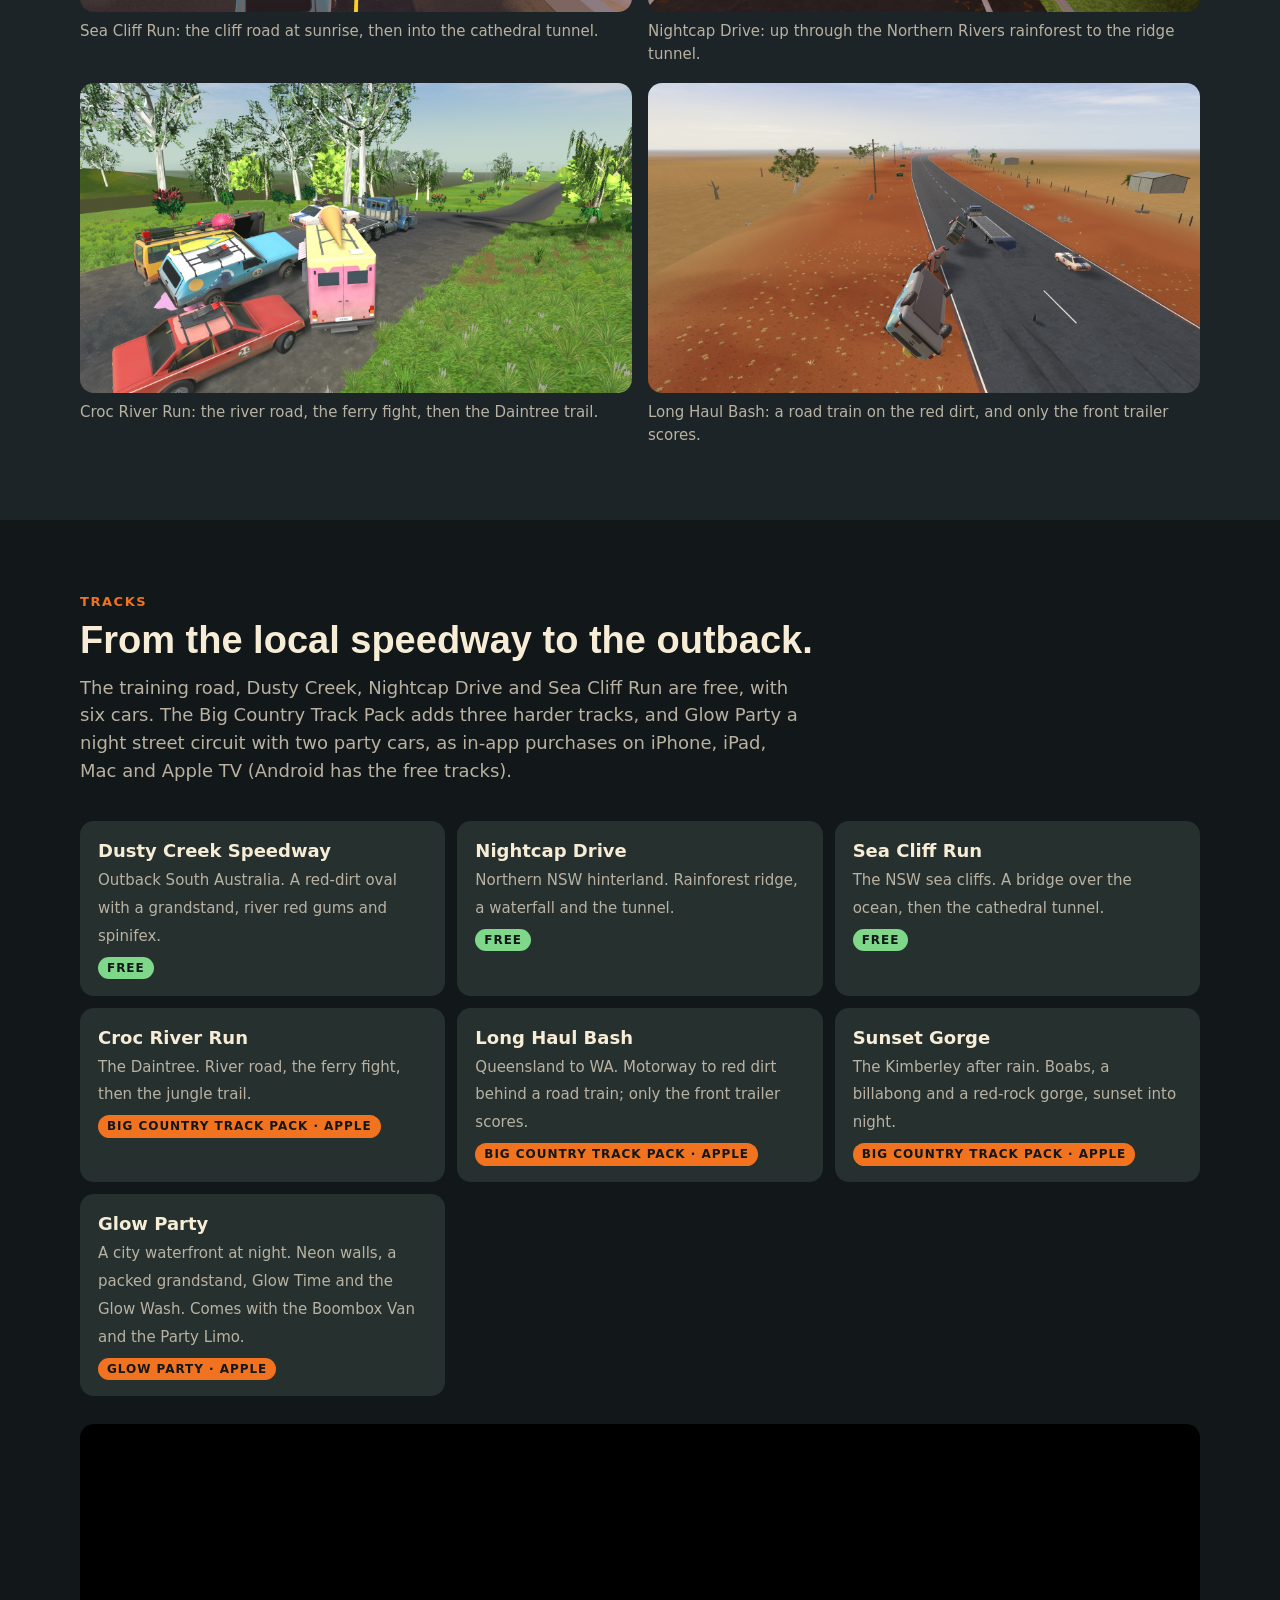
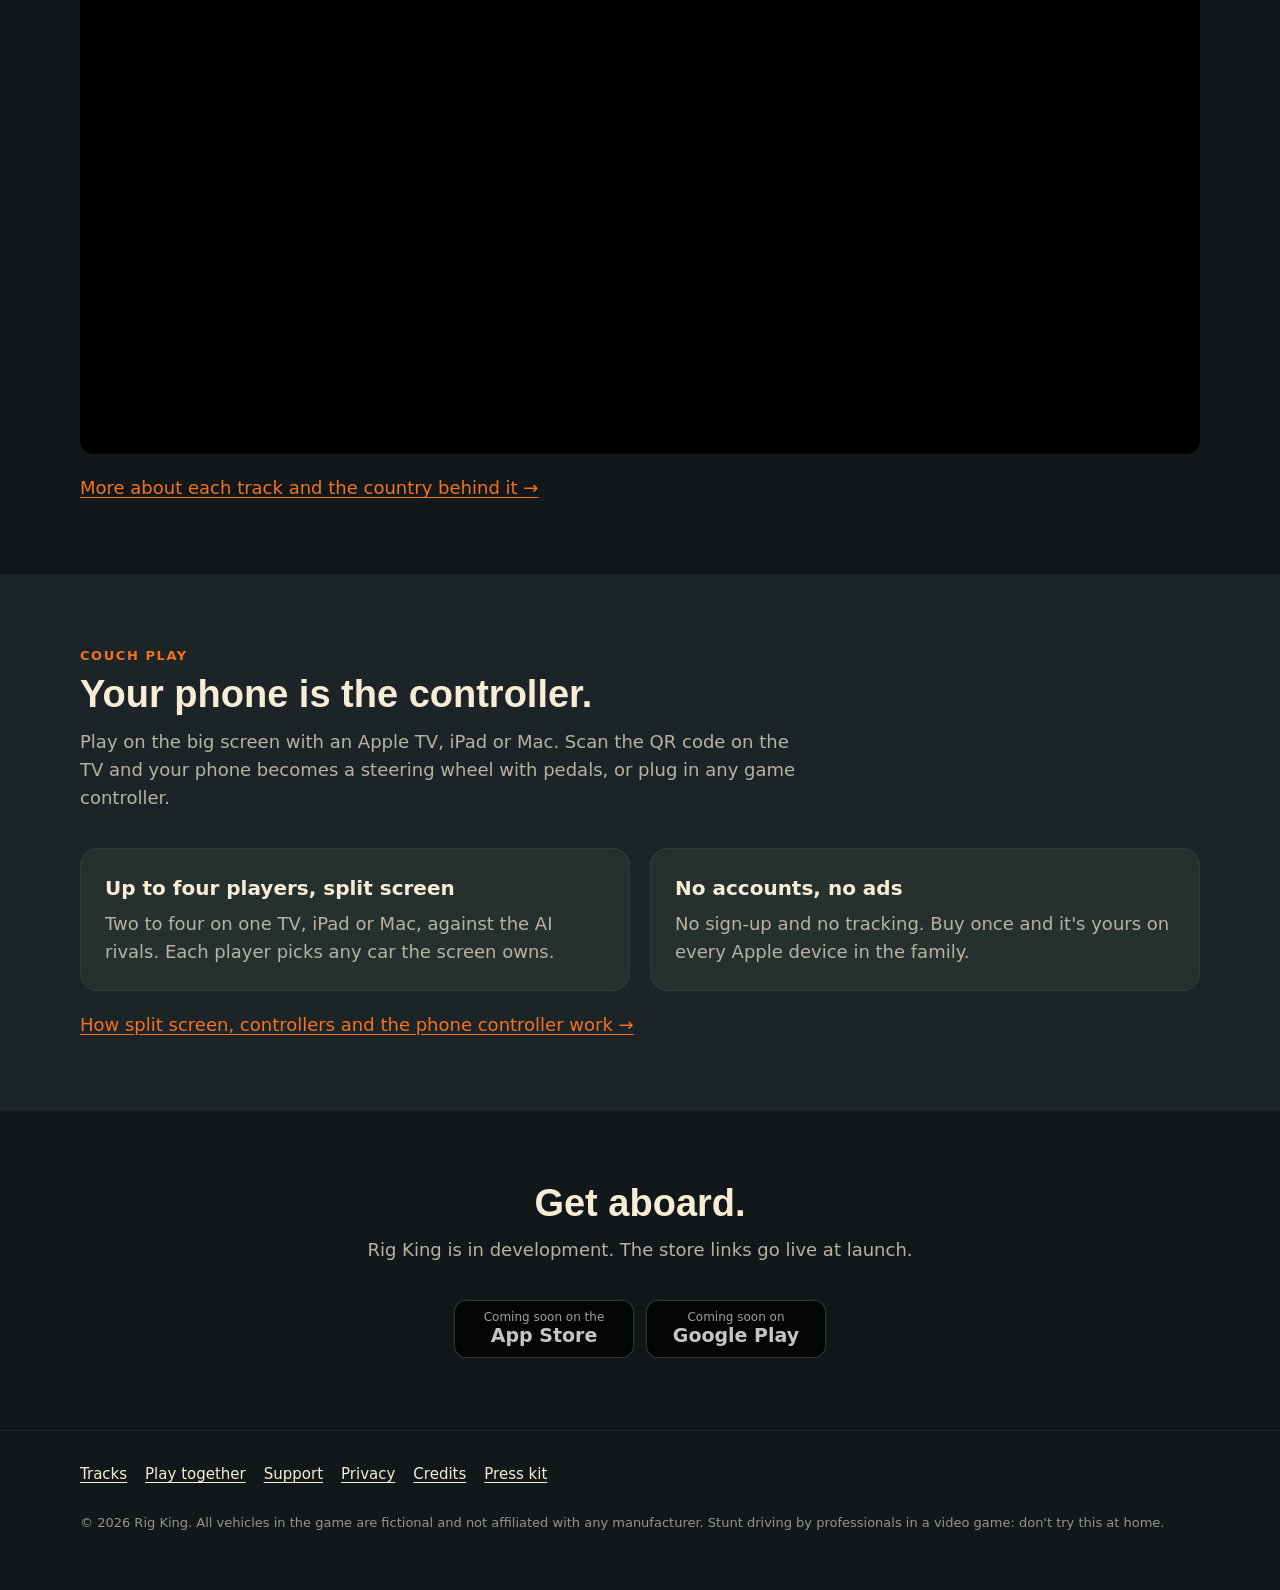
==== commit 6cc6c647: "Sync from rig-king/site" ====
--- a/index.html
+++ b/index.html
@@ -70,7 +70,7 @@
       <div class="wrap">
         <div class="shots">
           <figure><img src="/assets/shots/dusty-creek-1.jpg" alt="A 4x4 van flipping over the trailer's ramps as the pack piles up behind the rig at Dusty Creek Speedway" loading="lazy" width="1600" height="900"><figcaption>Dusty Creek Speedway: red dirt, a grandstand and a very crowded trailer.</figcaption></figure>
-          <figure><img src="/assets/shots/glow-party-1.jpg" alt="A car knocked sideways on the trailer as the rig rounds the neon-walled Glow Party circuit at dusk, city towers behind" loading="lazy" width="1600" height="900"><figcaption>Glow Party: neon walls on the city waterfront, and Glow Time doubles every second aboard.</figcaption></figure>
+          <figure><img src="/assets/shots/glow-party-1.jpg" alt="The Boombox Van climbs the trailer ramp at Glow Party, in front of the stage, its equaliser wall and the big LIVE screen showing the lap" loading="lazy" width="1600" height="900"><figcaption>Glow Party: the stage, the big screen and the Boombox Van on the city waterfront, where Glow Time doubles every second aboard.</figcaption></figure>
           <figure><img src="/assets/shots/sea-cliff-1.jpg" alt="A 4x4 van tumbling beside the rig on the bridge road at sunset over the sea on Sea Cliff Run" loading="lazy" width="1600" height="900"><figcaption>Sea Cliff Run: the cliff road at sunrise, then into the cathedral tunnel.</figcaption></figure>
           <figure><img src="/assets/shots/nightcap-1.jpg" alt="A car flipping off the trailer on the rainforest road of Nightcap Drive" loading="lazy" width="1600" height="900"><figcaption>Nightcap Drive: up through the Northern Rivers rainforest to the ridge tunnel.</figcaption></figure>
           <figure><img src="/assets/shots/croc-river-1.jpg" alt="Cars piled up behind the ice cream van at the trailer's ramps on the river road of Croc River Run" loading="lazy" width="1600" height="900"><figcaption>Croc River Run: the river road, the ferry fight, then the Daintree trail.</figcaption></figure>
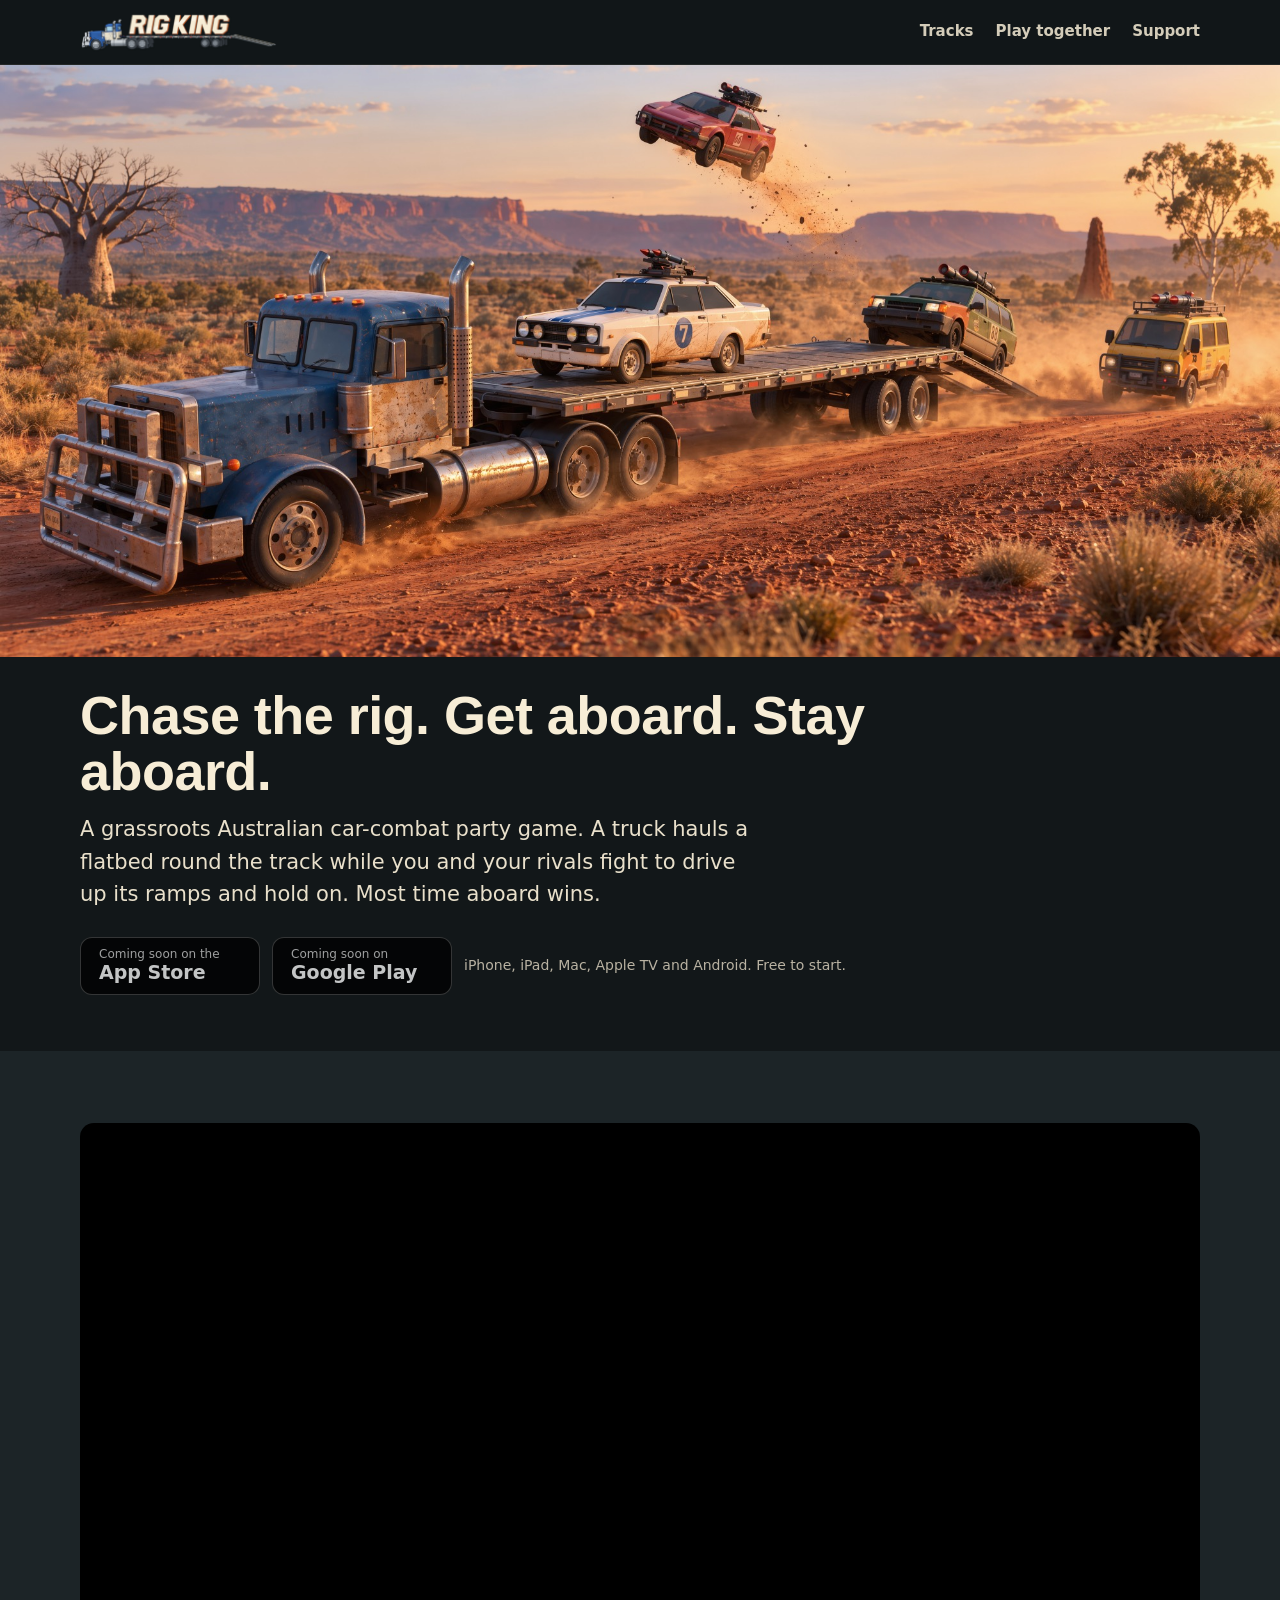
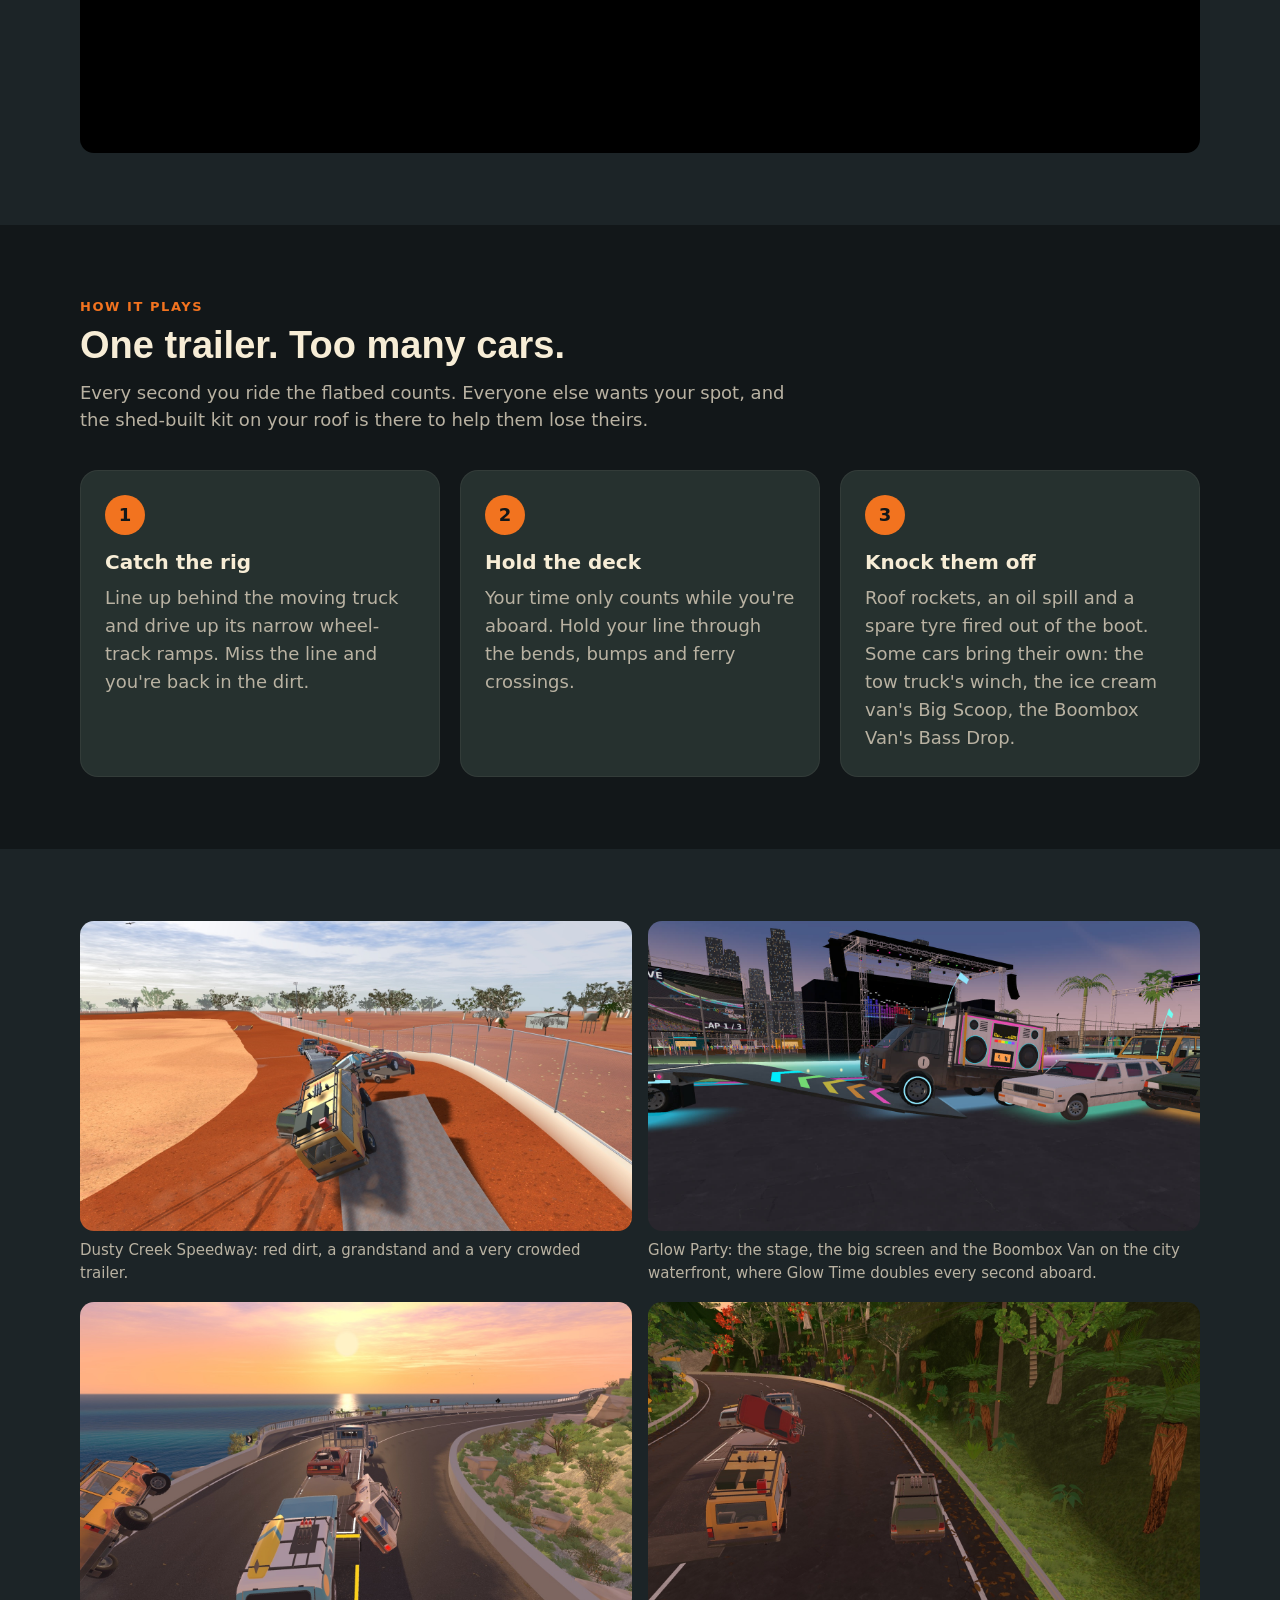
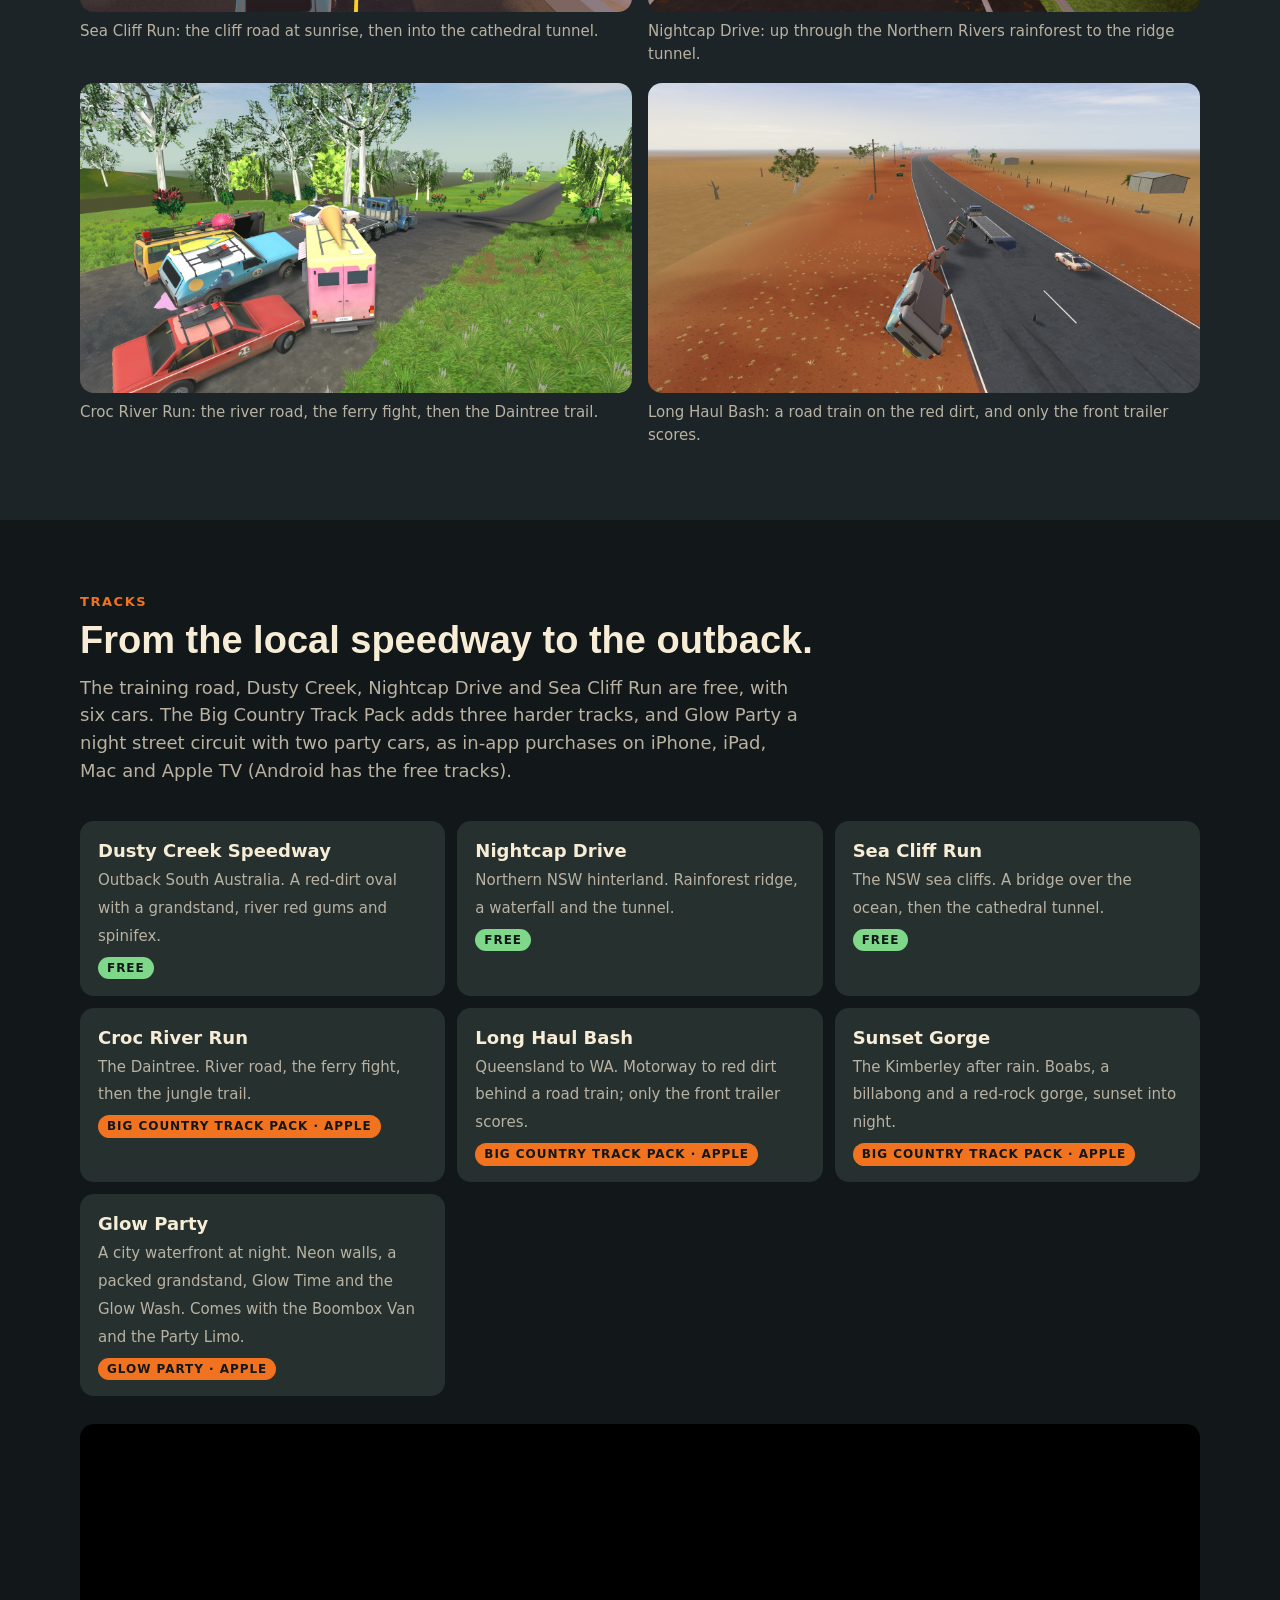
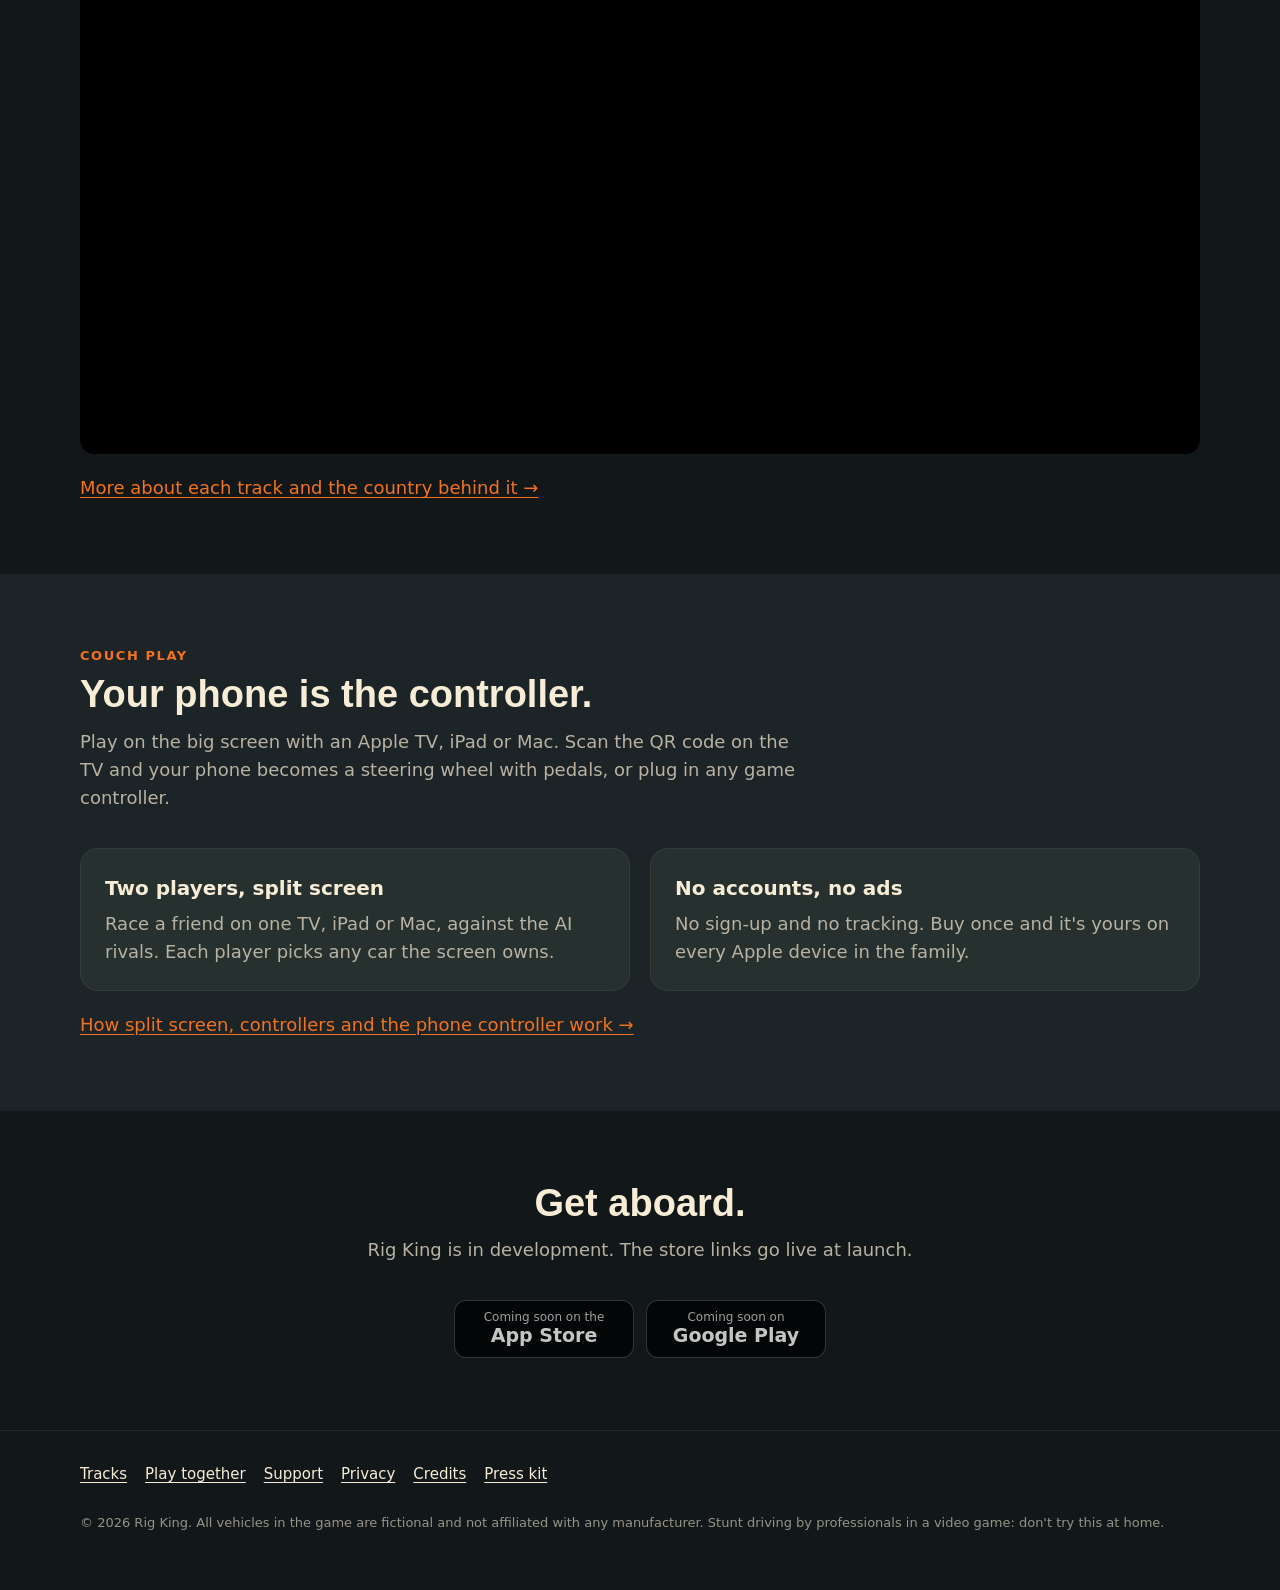
==== commit efa34511: "Sync from rig-king/site" ====
--- a/index.html
+++ b/index.html
@@ -106,7 +106,7 @@
         <h2>Your phone is the controller.</h2>
         <p class="intro">Play on the big screen with an Apple TV, iPad or Mac. Scan the QR code on the TV and your phone becomes a steering wheel with pedals, or plug in any game controller.</p>
         <div class="grid two">
-          <div class="card"><h3>Up to four players, split screen</h3><p>Two to four on one TV, iPad or Mac, against the AI rivals. Each player picks any car the screen owns.</p></div>
+          <div class="card"><h3>Two players, split screen</h3><p>Race a friend on one TV, iPad or Mac, against the AI rivals. Each player picks any car the screen owns.</p></div>
           <div class="card"><h3>No accounts, no ads</h3><p>No sign-up and no tracking. Buy once and it's yours on every Apple device in the family.</p></div>
         </div>
         <p class="more"><a href="/play-together/">How split screen, controllers and the phone controller work →</a></p>
